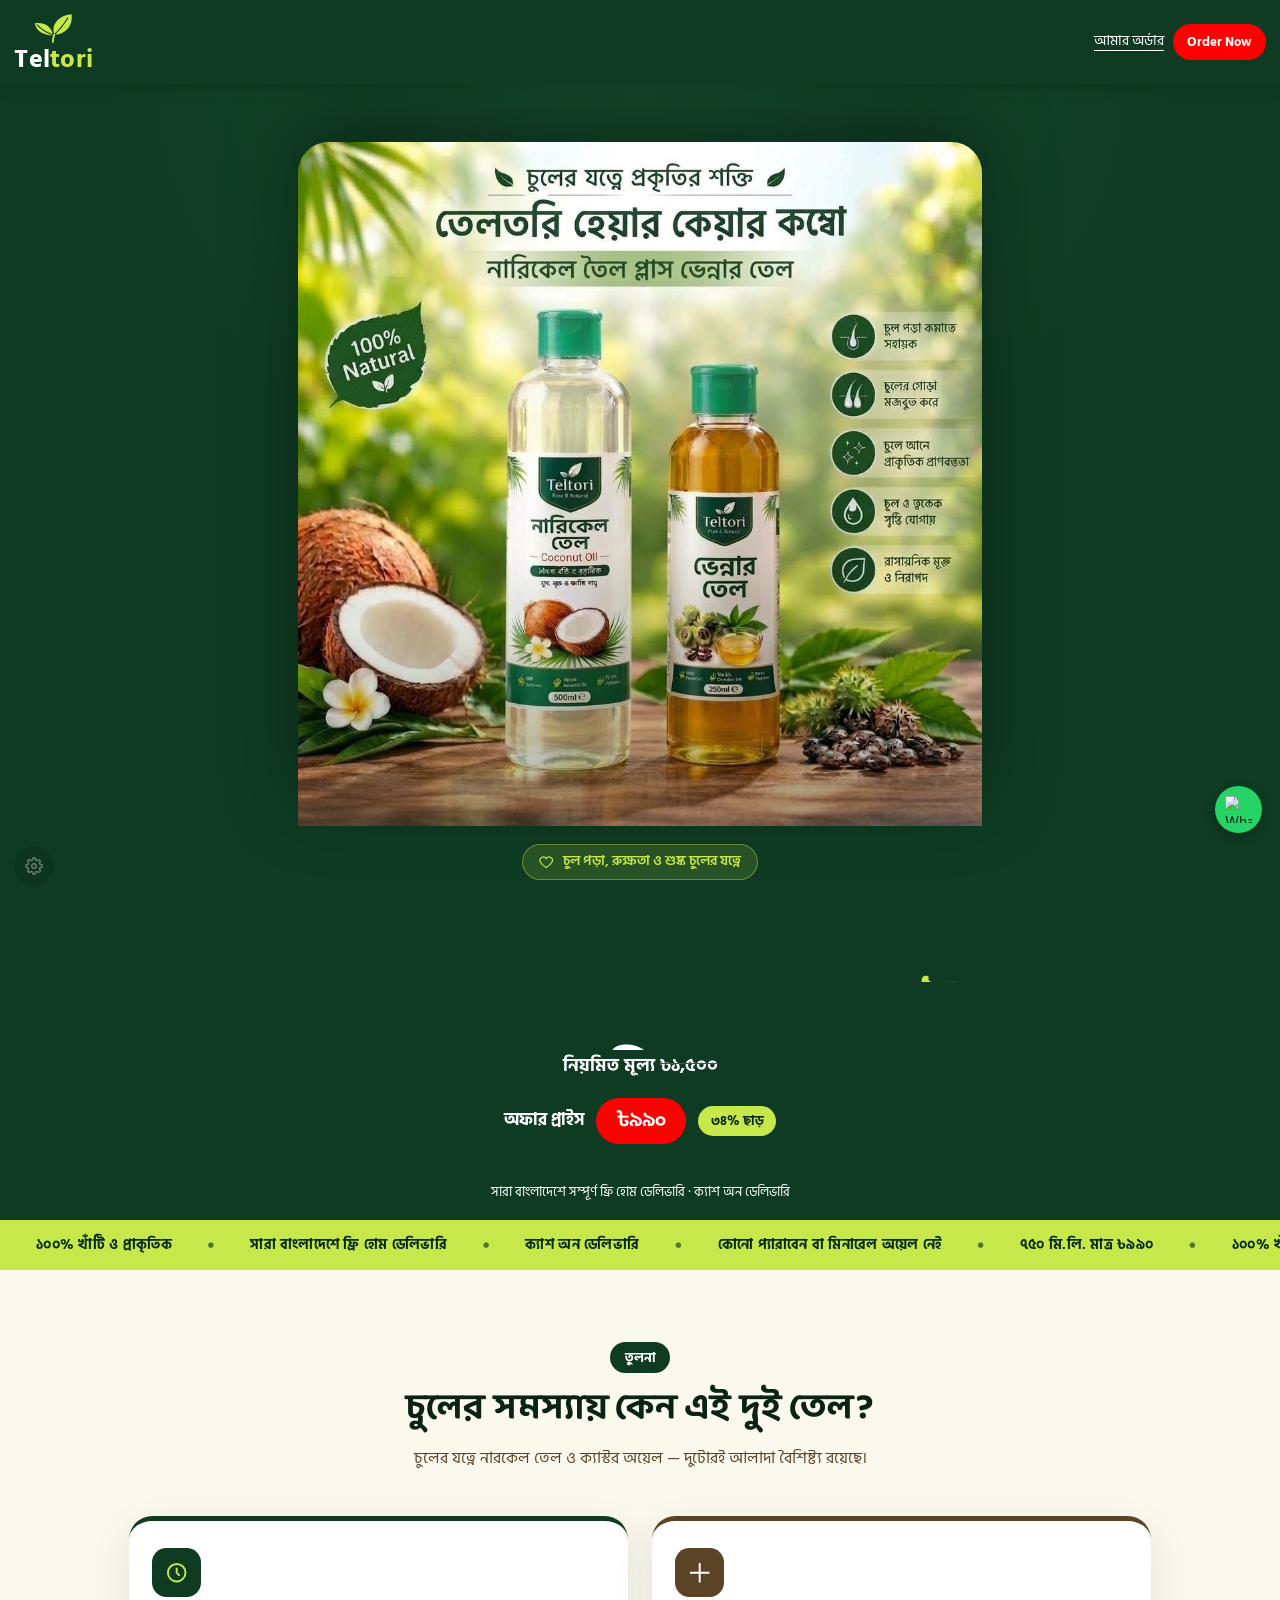
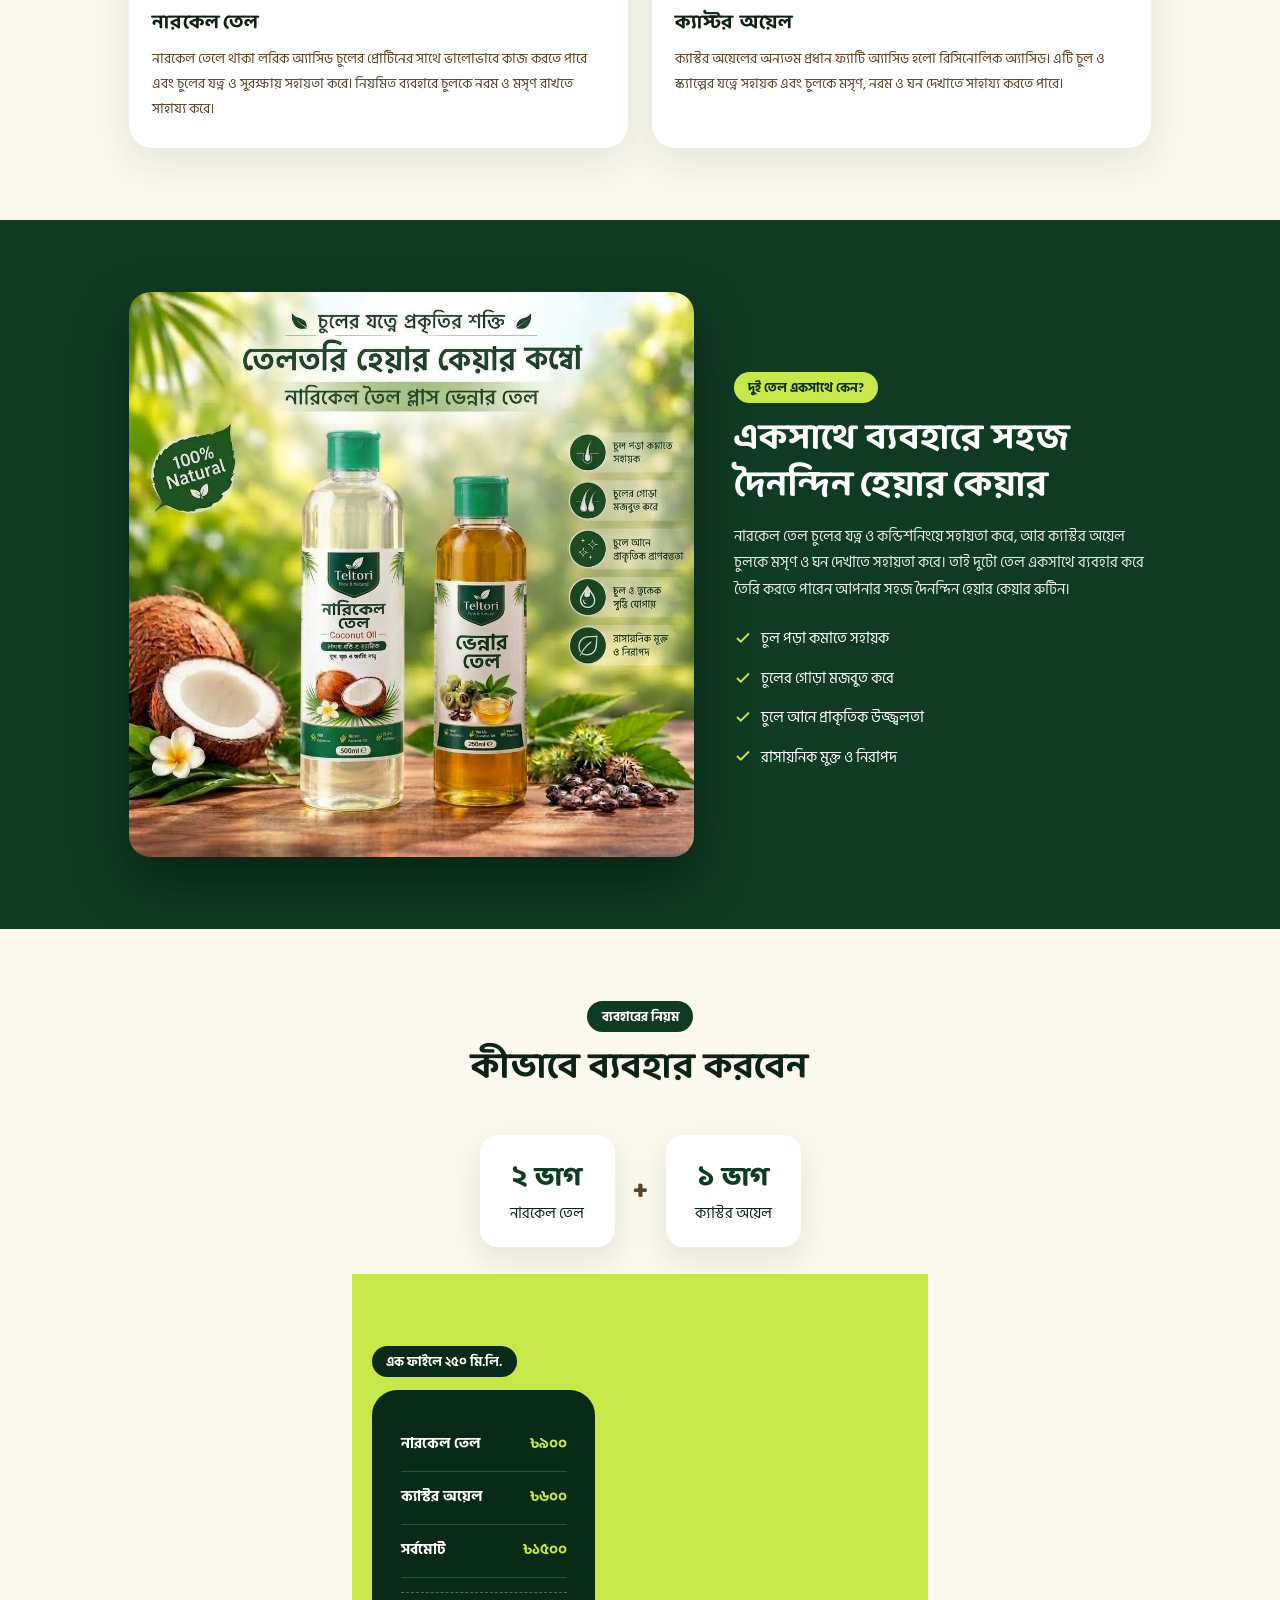
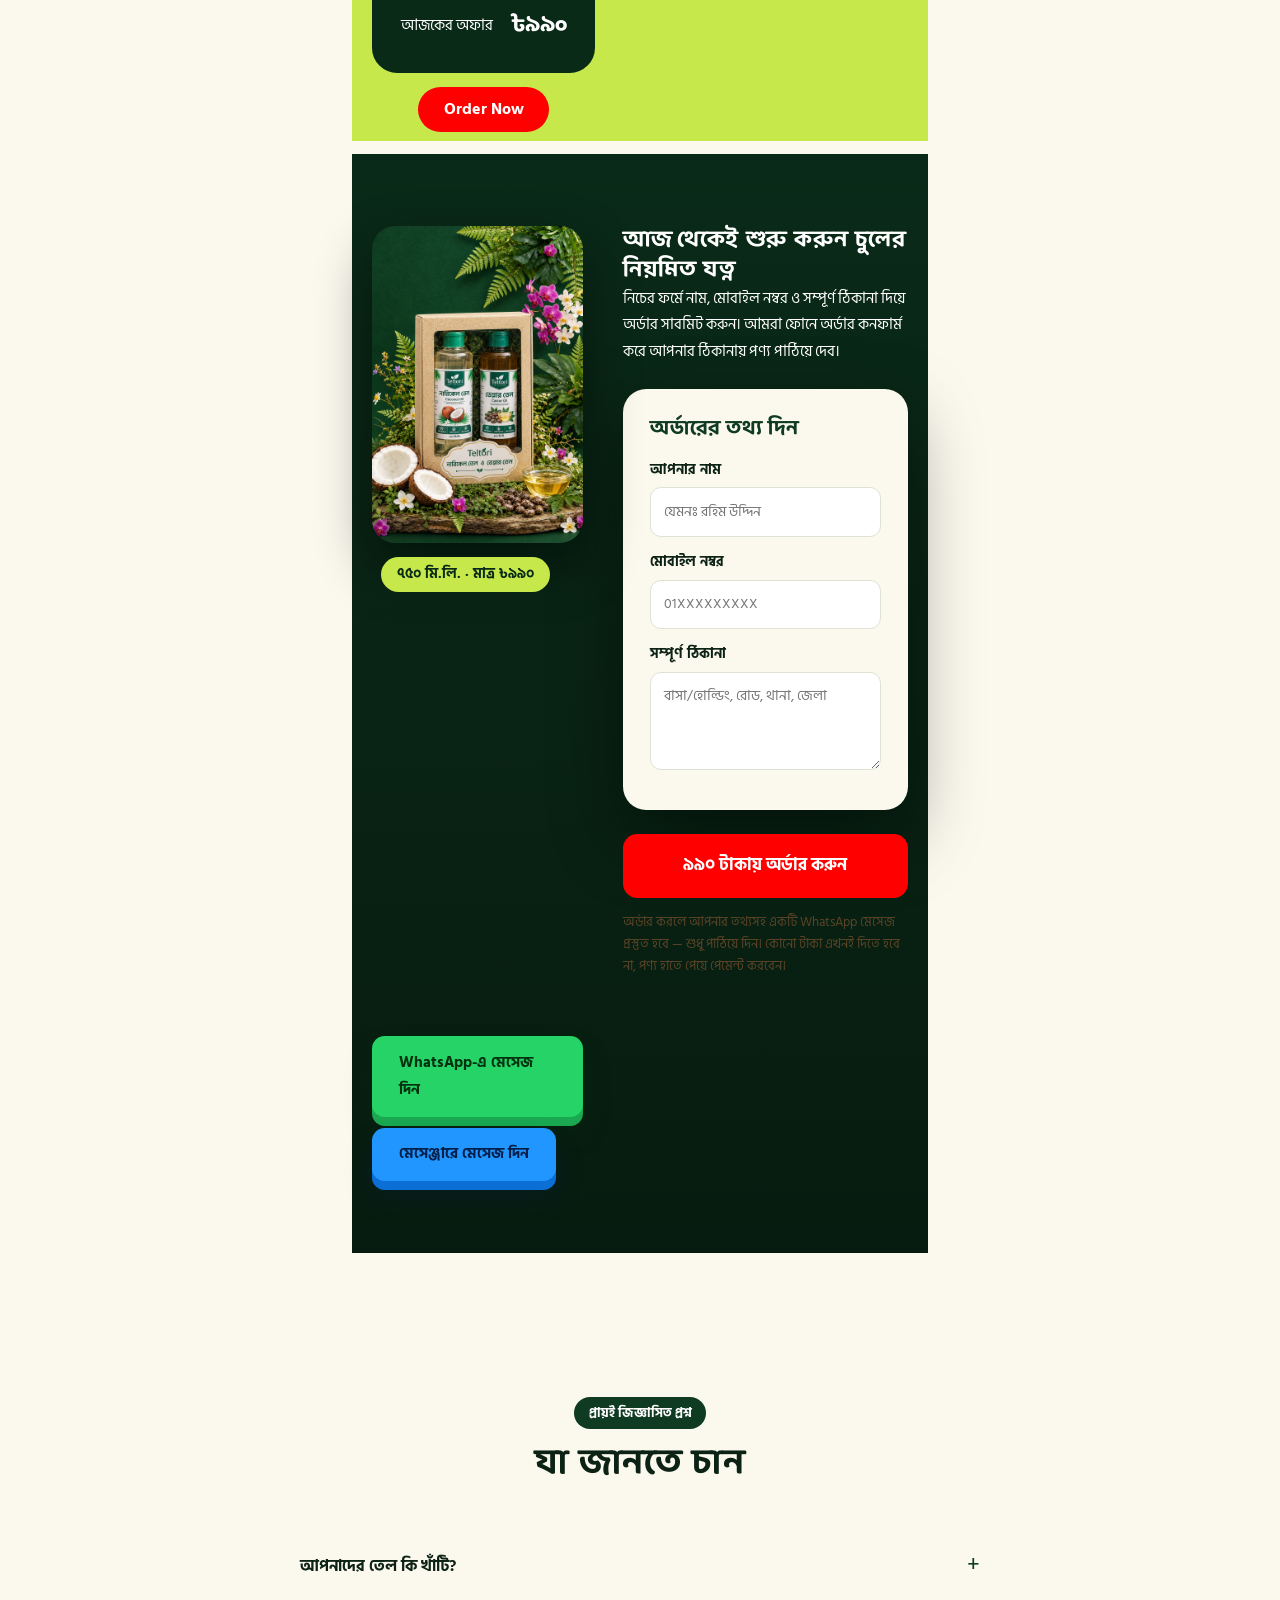
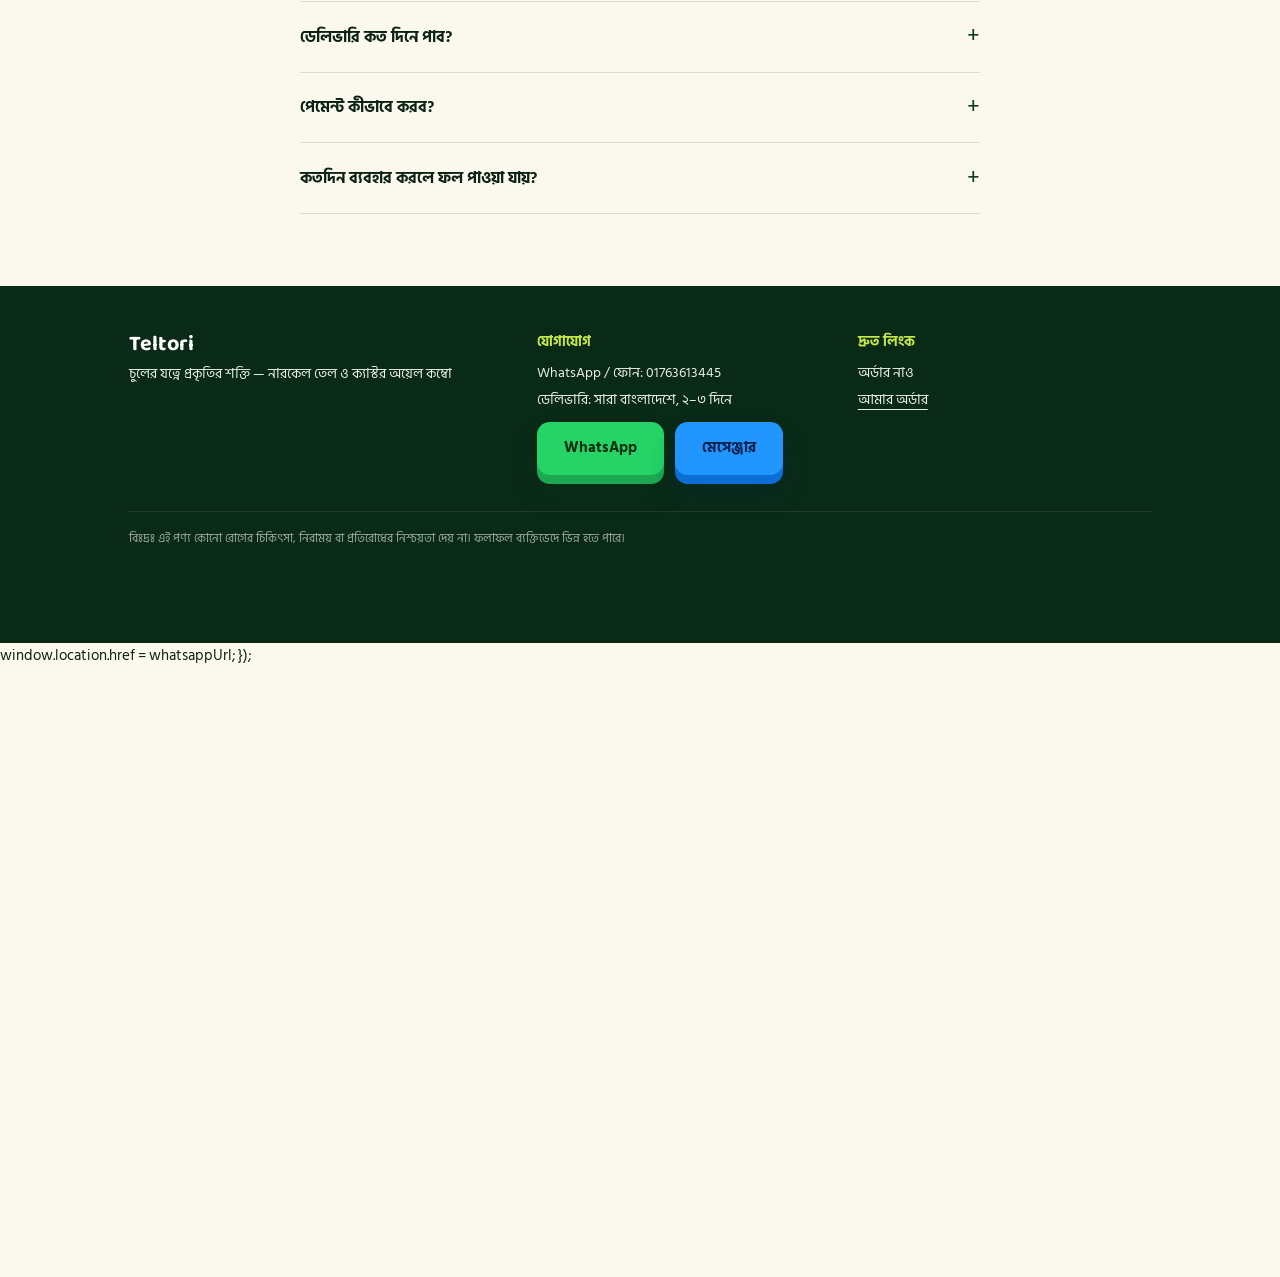
==== index.html @ 7ace220c "Update index.html" ====
<!doctype html>
<html lang="bn">
<head>
<meta charset="utf-8">
<meta name="viewport" content="width=device-width,initial-scale=1">
<title>Teltori Hair Care Combo — নারকেল তেল + ক্যাস্টর অয়েল, মাত্র ৯ ৯০ টাকা</title>
<meta name="description" content="চুল পড়া, রুক্ষতা ও শুষ্ক চুলের যত্নে খাঁটি নারকেল তেল ও ক্যাস্টর অয়েলের কম্বো। ৭৫০ মি.লি., নিয়মিত মূল্য ১,৫০০ টাকা, অফারে মাত্র ৯৯০ টাকা। সারা বাংলাদেশে ফ্রি হোম ডেলিভারি।">
<meta property="og:title" content="Teltori Hair Care Combo — নারকেল তেল + ক্যাস্টর অয়েল">
<meta property="og:description" content="৭৫০ মি.লি. কম্বো মাত্র ৯৯০ টাকা। ফ্রি হোম ডেলিভারি, ক্যাশ অন ডেলিভারি।">
<meta property="og:image" content="images/hero-poster.jpg">
<meta name="theme-color" content="#0F3B22">
<link rel="icon" href="favicon.svg" type="image/svg+xml">
<link rel="preconnect" href="https://fonts.googleapis.com"><link rel="preconnect" href="https://fonts.gstatic.com" crossorigin>
<link href="https://fonts.googleapis.com/css2?family=Hind+Siliguri:wght@400;600;700&family=Baloo+Da+2:wght@600;700;800&display=swap" rel="stylesheet">
<link rel="stylesheet" href="css/style.css">

<!-- Floating WhatsApp & Messenger Buttons Style -->
<style>
    body {
    zoom: 90%;
    }
        header.top {
    display: flex;
    justify-content: space-between;
    align-items: center;
    padding-left: 16px;
    padding-right: 16px;
  }
  .header-order-btn {
    background-color: #C6E84A;
    color: #0F3822;
    padding: 8px 16px;
    border-radius: 20px;
    text-decoration: none;
    font-weight: bold;
    font-size: 14px;
  }
  .floating-chat-container {
    position: fixed;
    bottom: 75px; /* বটম বারের উপরে রাখার জন্য */
    right: 20px;
    display: flex;
    flex-direction: column;
    gap: 12px;
    z-index: 9999;
  }
  .floating-btn {
    width: 52px;
    height: 52px;
    border-radius: 50%;
    display: flex;
    align-items: center;
    justify-content: center;
    box-shadow: 0 4px 12px rgba(0, 0, 0, 0.25);
    transition: transform 0.2s ease, box-shadow 0.2s ease;
  }
  .floating-btn:hover {
    transform: scale(1.1);
    box-shadow: 0 6px 16px rgba(0, 0, 0, 0.35);
  }
  .floating-btn img {
    width: 30px;
    height: 30px;
  }
  .floating-btn.wa {
    background-color: #25D366;
  }
  .floating-btn.ms {
    background-color: #0084FF;
  }
  .floating-btn.ms {
    background-color: #0084FF;
  }
  #sub.btn.big {
    background-color: #ff0000 !important;
    background-image: none !important;
    box-shadow: none !important;
    border: none !important;
    margin-bottom: 0px !important;
  }
</style>

<script>document.documentElement.classList.add('js')</script>
</head>
<body>

<div id="intro" aria-hidden="true">
  <svg class="mark" viewBox="0 0 64 64"><path d="M32 6c11 9 18 18 18 29a18 18 0 0 1-36 0c0-11 7-20 18-29z" fill="#C6E84A"/></svg>
</div>

<header class="top">
      <a class="logo" href="#" aria-label="Teltori">
      <svg viewBox="0 0 180 75" width="180" height="75" role="img" aria-label="Teltori">
        <!-- উপরে দুইটি পাতা (লাইম গ্রিন কালার) -->
        <g fill="#C6E84A">
          <!-- বামের পাতা -->
          <path d="M 88 27 C 72 24 72 10 85 8 C 92 16 90 24 88 27 Z" />
          <!-- ডানের পাতা -->
          <path d="M 92 27 C 90 12 105 5 118 12 C 114 23 100 28 92 27 Z" />
        </g>
        <!-- নিচে Teltori লেখা (Tel সাদা এবং tori লাইম গ্রিন) -->
        <text x="90" y="62" text-anchor="middle" font-family="'Baloo Da 2', sans-serif" font-weight="700" font-size="34" fill="#FFFFFF">Tel<tspan fill="#C6E84A">tori</tspan></text>
      </svg>
    </a>
    <nav>
      <button class="lnk openMine" type="button">আমার অর্ডার</button>
      <a href="#order" class="header-order-btn" style="background-color: #ff0000 !important; color: #ffffff !important;">Order Now</a>
    </nav>
  </div>
</header>

<header class="hero">
  <div class="seeds" aria-hidden="true"></div>
  
  <div class="stage" style="order: -1; margin-bottom: 20px; width: 100%;">
    <img src="images/hero-poster.jpg" alt="Teltori নারকেল তেল ও ক্যাস্টর অয়েল — চুলের যত্নে প্রকৃতির শক্তি" style="width: 100%; height: auto; display: block; object-fit: contain;">
  </div>
  
  <div class="wrap">
    <span class="eyebrow" data-edit="hero.eyebrow">
      <svg viewBox="0 0 24 24" fill="none" stroke="currentColor" stroke-width="2"><path d="M12 21s-7-4.5-9.5-9A5.5 5.5 0 0 1 12 6a5.5 5.5 0 0 1 9.5 6c-2.5 4.5-9.5 9-9.5 9z"/></svg>
      চুল পড়া, রুক্ষতা ও শুষ্ক চুলের যত্নে
    </span>
    <h1 data-edit="hero.title"><span class="split">চুলের</span> <span class="split">যত্নে</span> <span class="split">নারকেল</span> <span class="split">তেল</span> <span class="split">+</span> <span class="split"><em>ক্যাস্টর</em></span> <span class="split"><em>অয়েলের</em></span> <span class="split">বিশেষ</span> <span class="split">কম্বো</span></h1>
    <div style="text-align: center; margin-bottom: 8px; font-size: 1.25rem; font-weight: bold; color: #ffffff;">
  <span>নিয়মিত মূল্য </span><span style="text-decoration: line-through #ff0000 !important; text-decoration-color: #ff0000 !important;">৳১,৫০০</span>
</div>
<div class="price-row" style="margin-top: 18px !important; align-items: center;">
  <span style="font-size: 1.15rem !important; font-weight: bold !important;">অফার প্রাইস</span>
  <a href="#order" style="text-decoration: none;">
    <span class="now" style="background-color: #ff0000 !important; color: #ffffff !important; padding: 8px 22px !important; border-radius: 50px !important; font-weight: bold !important; display: inline-block !important; font-size: 1.35rem !important;"><span data-price style="color: #ffffff !important;">৳৯৯০</span></span>
  </a>
  <span class="save">৩৪% ছাড়</span>
</div>
</div>
    </div>
    <div class="cta">
      <p class="fine" style="text-align: center !important; width: 100% !important; margin: 15px auto 0 auto !important; display: block !important;">সারা বাংলাদেশে সম্পূর্ণ ফ্রি হোম ডেলিভারি · ক্যাশ অন ডেলিভারি</p>
</header>

<div class="mq" aria-hidden="true"><div>
  <span><b>১০০% খাঁটি ও প্রাকৃতিক</b><b>সারা বাংলাদেশে ফ্রি হোম ডেলিভারি</b><b>ক্যাশ অন ডেলিভারি</b><b>কোনো প্যারাবেন বা মিনারেল অয়েল নেই</b><b>৭৫০ মি.লি. মাত্র ৳৯৯০</b></span>
  <span><b>১০০% খাঁটি ও প্রাকৃতিক</b><b>সারা বাংলাদেশে ফ্রি হোম ডেলিভারি</b><b>ক্যাশ অন ডেলিভারি</b><b>কোনো প্যারাবেন বা মিনারেল অয়েল নেই</b><b>৭৫০ মি.লি. মাত্র ৳৯৯০</b></span>
</div></div>

<main>
<section id="compare"><div class="wrap">
  <div class="center">
    <span class="pill">তুলনা</span>
    <h2 data-edit="compare.title">চুলের সমস্যায় কেন এই দুই তেল?</h2>
    <p data-edit="compare.lead">চুলের যত্নে নারকেল তেল ও ক্যাস্টর অয়েল — দুটোরই আলাদা বৈশিষ্ট্য রয়েছে।</p>
  </div>
  <div class="duo">
    <div class="oilcard">
      <div class="ico"><svg width="26" height="26" viewBox="0 0 24 24" fill="none" stroke="currentColor" stroke-width="2"><circle cx="12" cy="12" r="9"/><path d="M12 7v5l3 3"/></svg></div>
      <h3 data-edit="compare.coco.title">নারকেল তেল</h3>
      <p data-edit="compare.coco.body">নারকেল তেলে থাকা লরিক অ্যাসিড চুলের প্রোটিনের সাথে ভালোভাবে কাজ করতে পারে এবং চুলের যত্ন ও সুরক্ষায় সহায়তা করে। নিয়মিত ব্যবহারে চুলকে নরম ও মসৃণ রাখতে সাহায্য করে।</p>
    </div>
    <div class="oilcard alt">
      <div class="ico"><svg width="26" height="26" viewBox="0 0 24 24" fill="none" stroke="currentColor" stroke-width="2"><path d="M12 2v20M2 12h20"/></svg></div>
      <h3 data-edit="compare.castor.title">ক্যাস্টর অয়েল</h3>
      <p data-edit="compare.castor.body">ক্যাস্টর অয়েলের অন্যতম প্রধান ফ্যাটি অ্যাসিড হলো রিসিনোলিক অ্যাসিড। এটি চুল ও স্ক্যাল্পের যত্নে সহায়ক এবং চুলকে মসৃণ, নরম ও ঘন দেখাতে সাহায্য করতে পারে।</p>
    </div>
  </div>
</div></section>

<section class="gallery"><div class="wrap">
  <img src="images/hero-poster.jpg" alt="Teltori নারকেল তেল ও ক্যাস্টর অয়েল" loading="lazy">
  <div>
    <span class="pill" style="background:var(--lime);color:var(--forest2)">দুই তেল একসাথে কেন?</span>
    <h2 data-edit="why.title">একসাথে ব্যবহারে সহজ দৈনন্দিন হেয়ার কেয়ার</h2>
    <p data-edit="why.body">নারকেল তেল চুলের যত্ন ও কন্ডিশনিংয়ে সহায়তা করে, আর ক্যাস্টর অয়েল চুলকে মসৃণ ও ঘন দেখাতে সহায়তা করে। তাই দুটো তেল একসাথে ব্যবহার করে তৈরি করতে পারেন আপনার সহজ দৈনন্দিন হেয়ার কেয়ার রুটিন।</p>
    <ul class="checks">
      <li><svg width="20" height="20" viewBox="0 0 24 24" fill="none" stroke="currentColor" stroke-width="2.5"><path d="M20 6 9 17l-5-5"/></svg><span>চুল পড়া কমাতে সহায়ক</span></li>
      <li><svg width="20" height="20" viewBox="0 0 24 24" fill="none" stroke="currentColor" stroke-width="2.5"><path d="M20 6 9 17l-5-5"/></svg><span>চুলের গোড়া মজবুত করে</span></li>
      <li><svg width="20" height="20" viewBox="0 0 24 24" fill="none" stroke="currentColor" stroke-width="2.5"><path d="M20 6 9 17l-5-5"/></svg><span>চুলে আনে প্রাকৃতিক উজ্জ্বলতা</span></li>
      <li><svg width="20" height="20" viewBox="0 0 24 24" fill="none" stroke="currentColor" stroke-width="2.5"><path d="M20 6 9 17l-5-5"/></svg><span>রাসায়নিক মুক্ত ও নিরাপদ</span></li>
    </ul>
  </div>
</div></section>

<section class="howto"><div class="wrap">
  <div class="center">
    <span class="pill">ব্যবহারের নিয়ম</span>
    <h2 data-edit="howto.title">কীভাবে ব্যবহার করবেন</h2>
  </div>
  <div class="ratio">
    <div class="part"><b>২ ভাগ</b>নারকেল তেল</div>
    <span class="plus">+</span>
    <div class="part"><b>১ ভাগ</b>ক্যাস্টর অয়েল</div>
  </div>
  <ol class="steps">
    <section class="whatsin" style="padding-bottom: 10px !important;"><div class="wrap">
  <div>
    <span class="pill" style="background:var(--forest2)">এক ফাইলে ২৫০ মি.লি.</span>
    <div class="card">
      <div class="item"><b>নারকেল তেল</b><span>৳৯০০</span></div>
      <div class="item"><b>ক্যাস্টর অয়েল</b><span>৳৬০০</span></div>
      <div class="item"><b>সর্বমোট</b><span>৳১৫০০</span></div>
      <div class="total"><span>আজকের অফার</span><b><span data-price>৳৯৯০</span></b></div>
    </div>
    <div style="text-align: center; margin-top: 15px;">
      <a href="#order" style="background-color: #ff0000 !important; color: #ffffff !important; padding: 10px 28px; border-radius: 50px; font-weight: bold; text-decoration: none; display: inline-block; font-size: 1.1rem;">Order Now</a>
    </div>
  </div>
</div>
</section>

<section class="order" id="order"><div class="wrap">
  <div class="order-visual">
    <img src="images/combo-box.jpg" alt="Teltori হেয়ার কেয়ার কম্বো বক্স — নারকেল তেল ও ক্যাস্টর অয়েল" loading="lazy">
    <span class="tag">৭৫০ মি.লি. · মাত্র ৳৯৯০</span>
  </div>
  <div>
    <h2 data-edit="order.title">আজ থেকেই শুরু করুন চুলের নিয়মিত যত্ন</h2>
    <p data-edit="order.lead">নিচের ফর্মে নাম, মোবাইল নম্বর ও সম্পূর্ণ ঠিকানা দিয়ে অর্ডার সাবমিট করুন। আমরা ফোনে অর্ডার কনফার্ম করে আপনার ঠিকানায় পণ্য পাঠিয়ে দেব।</p>
    <div class="panel" style="margin-top:26px">
      <h3>অর্ডারের তথ্য দিন</h3>
      <form id="of" novalidate>
        <label>আপনার নাম<input id="fn" autocomplete="name" placeholder="যেমনঃ রহিম উদ্দিন" maxlength="80"></label>
        <label>মোবাইল নম্বর<input id="fp" type="tel" inputmode="tel" autocomplete="tel" placeholder="01XXXXXXXXX" maxlength="18"></label>
        <label>সম্পূর্ণ ঠিকানা<textarea id="fa" rows="3" placeholder="বাসা/হোল্ডিং, রোড, থানা, জেলা" maxlength="300"></textarea></label>
        <label style="display: none !important;">পরিমাণ <select id="fq"><option value="1">১ সেট — ৯৯০</option></select></label>
        <label style="display: none !important;">অতিরিক্ত কিছু বলতে চাইলে (ঐচ্ছিক) <input id="fnote" placeholder="যেমনঃ সুবিধাজনক ডেলিভারি সময়"></label
          <div class="tot" style="display: none !important; height: 0 !important; overflow: hidden !important;"><dl style="display: none !important;"><dt style="display: none !important;">কম্বো মূল্য</dt><dd id="uinit" style="display: none !important;">৳৯৯০ × ১</dd></dl></div>
          <div class="tot" style="display: none !important;"><dl><dt>সর্বমোট</dt><dd id="stot">৳৯৯০</dd></dl></div>
        <p id="err" role="alert"></p>
        <button class="btn big" id="sub" type="submit" style="background-color: #ff0000 !important; color: #ffffff !important;">৯৯০ টাকায় অর্ডার করুন</button>
        <p class="hint">অর্ডার করলে আপনার তথ্যসহ একটি WhatsApp মেসেজ প্রস্তুত হবে — শুধু পাঠিয়ে দিন। কোনো টাকা এখনই দিতে হবে না, পণ্য হাতে পেয়ে পেমেন্ট করবেন।</p>
      </form>
      <div id="done" hidden>
        <h3>✓ আপনার অর্ডার কনফার্ম হয়েছে</h3>
        <span class="no" id="dNo"></span>
        <dl class="sum" id="dSum"></dl>
        <p>কিছুক্ষণের মধ্যে WhatsApp খুলবে — "Send" চাপলেই অর্ডার আমাদের কাছে পৌঁছে যাবে।</p>
        <div class="two"><a class="btn wa" id="dWa" href="#">WhatsApp-এ পাঠান</a><a class="btn ms" data-ms>মেসেঞ্জারে পাঠান</a></div>
        <p class="own">এই অর্ডারটি শুধু আপনি দেখতে পাচ্ছেন — অন্য কেউ দেখতে পারবে না।</p>
        <button class="lnk openMine" type="button" style="color:var(--forest)">আমার সব অর্ডার দেখুন</button>
      </div>
    </div>
    <div class="contact">
      <a class="btn wa" data-wa target="_blank" rel="noopener">WhatsApp-এ মেসেজ দিন</a>
      <a class="btn ms" data-ms>মেসেঞ্জারে মেসেজ দিন</a>
    </div>
  </div>
</div></section>

<section class="sec"><div class="wrap">
  <div class="center">
    <span class="pill">প্রায়ই জিজ্ঞাসিত প্রশ্ন</span>
    <h2 data-edit="faq.title">যা জানতে চান</h2>
  </div>
  <details><summary>আপনাদের তেল কি খাঁটি?</summary><p>হ্যাঁ। Teltori-র নারকেল তেল ও ক্যাস্টর অয়েল প্রাকৃতিক উপাদানে তৈরি — কোনো প্যারাবেন, মিনারেল অয়েল বা সিলিকন নেই।</p></details>
  <details><summary>ডেলিভারি কত দিনে পাব?</summary><p>সারা বাংলাদেশে সাধারণত ২–৩ দিনের মধ্যে ফ্রি হোম ডেলিভারি দেওয়া হয়।</p></details>
  <details><summary>পেমেন্ট কীভাবে করব?</summary><p>ক্যাশ অন ডেলিভারি — পণ্য হাতে পেয়ে টাকা দিন। অর্ডারের সময় কোনো টাকা দিতে হয় না।</p></details>
  <details><summary>কতদিন ব্যবহার করলে ফল পাওয়া যায়?</summary><p>নিয়মিত সপ্তাহে ২–৩ দিন ব্যবহারে ফল নির্ভর করে চুলের অবস্থা ও ব্যবহারের ধারাবাহিকতার ওপর। ফলাফল ব্যক্তিভেদে ভিন্ন হতে পারে।</p></details>
</div></section>
</main>

<footer><div class="wrap">
  <div><h3>Teltori</h3><p data-edit="footer.tag">চুলের যত্নে প্রকৃতির শক্তি — নারকেল তেল ও ক্যাস্টর অয়েল কম্বো</p></div>
  <div><h4>যোগাযোগ</h4><p>WhatsApp / ফোন: <a href="tel:01763613445">01763613445</a></p><p>ডেলিভারি: সারা বাংলাদেশে, ২–৩ দিনে</p>
    <div class="contact"><a class="btn wa" data-wa target="_blank" rel="noopener">WhatsApp</a><a class="btn ms" data-ms>মেসেঞ্জার</a></div></div>
  <div><h4>দ্রুত লিংক</h4><p><a href="#order">অর্ডার নাও</a></p><p><button class="lnk openMine" type="button" style="color:inherit">আমার অর্ডার</button></p></div>
  <p class="disc">বিঃদ্রঃ এই পণ্য কোনো রোগের চিকিৎসা, নিরাময় বা প্রতিরোধের নিশ্চয়তা দেয় না। ফলাফল ব্যক্তিভেদে ভিন্ন হতে পারে।</p>
</div></footer>

<div class="bar"><a class="btn big" href="#order">৯৯০ টাকায় অর্ডার করুন</a></div>
<button class="gear" id="gearBtn" type="button" title="অ্যাডমিন" aria-label="অ্যাডমিন">
  <svg width="20" height="20" viewBox="0 0 24 24" fill="none" stroke="currentColor" stroke-width="2"><circle cx="12" cy="12" r="3"/><path d="M19.4 15a1.7 1.7 0 0 0 .34 1.87l.06.06a2 2 0 1 1-2.83 2.83l-.06-.06a1.7 1.7 0 0 0-1.87-.34 1.7 1.7 0 0 0-1 1.55V21a2 2 0 0 1-4 0v-.09A1.7 1.7 0 0 0 9 19.4a1.7 1.7 0 0 0-1.87.34l-.06.06a2 2 0 1 1-2.83-2.83l.06-.06a1.7 1.7 0 0 0 .34-1.87 1.7 1.7 0 0 0-1.55-1H3a2 2 0 0 1 0-4h.09A1.7 1.7 0 0 0 4.6 9a1.7 1.7 0 0 0-.34-1.87l-.06-.06a2 2 0 1 1 2.83-2.83l.06.06a1.7 1.7 0 0 0 1.87.34H9a1.7 1.7 0 0 0 1-1.55V3a2 2 0 0 1 4 0v.09a1.7 1.7 0 0 0 1 1.55 1.7 1.7 0 0 0 1.87-.34l.06-.06a2 2 0 1 1 2.83 2.83l-.06.06a1.7 1.7 0 0 0-.34 1.87V9a1.7 1.7 0 0 0 1.55 1H21a2 2 0 0 1 0 4h-.09a1.7 1.7 0 0 0-1.55 1z"/></svg>
</button>

<dialog id="mine">
  <h3>আমার অর্ডার</h3>
  <small>শুধু এই ডিভাইস থেকে আপনার করা অর্ডারগুলো এখানে দেখা যায়। অন্য কারও অর্ডার দেখা যায় না।</small>
  <div id="mList"></div>
  <button class="btn" id="mClose" type="button">বন্ধ করুন</button>
</dialog>

<dialog id="editLogin">
  <h3>অ্যাডমিন এডিট মোড</h3>
  <small>এই ওয়েবসাইটের লেখা ও ছবি বদলাতে পাসওয়ার্ড দিন।</small>
  <label>পাসওয়ার্ড<input id="epPass" type="password" autocomplete="current-password"></label>
  <p id="epErr" style="color:#b3261e;min-height:1.3em;font-size:14.5px"></p>
  <div style="display:flex;gap:10px"><button class="btn" id="epGo" type="button">লগইন</button><button class="btn line ghost-dark" id="epClose" type="button">বাতিল</button></div>
</dialog>

<!-- Floating WhatsApp & Messenger Chat Buttons -->
<div class="floating-chat-container">
  <!-- Messenger Button -->
  <a href="https://m.me/YOUR_PAGE_USERNAME" class="floating-btn ms" target="_blank" aria-label="Messenger Chat">
    <img src="https://upload.wikimedia.org/wikipedia/commons/be/be/Facebook_Messenger_logo_2020.svg" alt="Messenger">
  </a>
  <!-- WhatsApp Button (Pre-filled message added) -->
  <a href="https://wa.me/8801763613445?text=আমি%20অর্ডার%20করতে%20চাই" class="floating-btn wa" target="_blank" aria-label="WhatsApp">
    <img src="https://upload.wikimedia.org/wikipedia/commons/6/6b/WhatsApp.svg" alt="WhatsApp">
  </a>
</div>

<script src="js/config.js"></script>
<script>
if (window.TELTORI.gtmId) {
  (function(w,d,s,l,i){w[l]=w[l]||[];w[l].push({'gtm.start':new Date().getTime(),event:'gtm.js'});
  var f=d.getElementsByTagName(s)[0],j=d.createElement(s),dl=l!='dataLayer'?'&l='+l:'';
  j.async=true;j.src='https://www.googletagmanager.com/gtm.js?id='+i+dl;f.parentNode.insertBefore(j,f);
  })(window,document,'script','dataLayer',window.TELTORI.gtmId);
}
</script>
<script src="js/store.js"></script>
<script src="js/edit.js"></script>
<script src="js/main.js"></script>

<!-- কাস্টম অর্ডার ও হোয়াটসঅ্যাপ রিডাইরেক্ট স্ক্রিপ্ট -->
<script>
document.getElementById('sub').addEventListener('click', function(e) {
    e.preventDefault();
    
    const name = document.getElementById('fn').value.trim();
    const phone = document.getElementById('fp').value.trim();
    const address = document.getElementById('fa').value.trim();
    
    if(!name || !phone || !address) {
        alert('অনুগ্রহ করে আপনার নাম, মোবাইল নম্বর এবং সম্পূর্ণ ঠিকানা লিখুন।');
        return;
    }

    // ইউনিক অর্ডার আইডি তৈরি (যেমন: TT-XXXXX)
    const randomId = 'TT-' + Math.random().toString(36).substring(2, 7).toUpperCase();
    
    // হোয়াটসঅ্যাপে পাঠানোর বার্তা ফরম্যাট
    const message = `🛒 *নতুন অর্ডার — Teltori Hair Care Combo*\nঅর্ডার নং: ${randomId}\nনাম: ${name}\nফোন: ${phone}\nঠিকানা: ${address}\nপণ্য: নারকেল তেল ৫০০ মি.লি. + ক্যাস্টর অয়েল ২৫০ মি.লি. × ১ সেট\nমূল্য: ৳৯৯০\nডেলিভারি চার্জ: ফ্রি\nসর্বমোট: ৳৯৯০ (ক্যাশ অন ডেলিভারি)`;

    // ক্লায়েন্টের হোয়াটসঅ্যাপ নম্বর (8801763613445)
    const whatsappUrl = `https://wa.me/8801763613445?text=${encodeURIComponent(message)}`;

    // লোকাল স্টোরেজে অর্ডার সেভ করা (যাতে 'আমার অর্ডার' থেকে দেখা ও ক্যানসেল করা যায়)
    let orders = JSON.parse(localStorage.getItem('teltori_orders') || '[]');
    const newOrder = { id: randomId, name, phone, address, date: new Date().toLocaleString() };
    orders.push(newOrder);
    localStorage.setItem('teltori_orders', JSON.stringify(orders));

    // সরাসরি হোয়াটসঅ্যাপে নিয়ে যাওয়া (স্বয়ংক্রিয়ভাবে মেসেজ চলে যাবে)
    window.location.href = whatsappUrl;
});
</script>
    window.location.href = whatsappUrl;
});
</script>

<!-- Teltori নতুন লোগো পরিবর্তন করার স্কিপ্ট -->
<script>
/* Teltori নতুন লোগো: হেডারের পুরোনো লোগোর জায়গায় বসায় */
(function () {
  function run() {
    var box = document.querySelector('.top .logo') || document.querySelector('.logo');
    if (!box) return;
    box.innerHTML =
      '<span class="tt-logo" aria-label="Teltori">' +
        '<svg class="tt-leaves" viewBox="0 0 60 42" aria-hidden="true">' +
          '<path class="tt-stem" d="M29 40C29 36 30 33 31 30"/>' +
          '<path class="tt-leaf" d="M29 31C19 31 7 27 5 15C17 13 28 19 29 31Z"/>' +
          '<path class="tt-leaf" d="M31 30C26 16 38 4 54 3C56 18 46 30 31 30Z"/>' +
          '<path class="tt-vein" d="M28 30Q17 26 8 17M32 29Q40 22 49 8"/>' +
        '</svg>' +
        '<span class="tt-name">Tel<b>tori</b></span>' +
      '</span>';
  }
  if (document.readyState === 'loading') document.addEventListener('DOMContentLoaded', run); else run();
})();
</script>
</body>
</html>
---- css/style.css ----
:root{
  --forest:#0F3B22;--forest2:#0A2A18;--deep:#071C10;
  --lime:#C6E84A;--lime2:#A9D62E;
  --cream:#FBF8EE;--card:#FFFFFF;--ink:#0C2214;--brown:#5B4326;
  --line:rgba(15,59,34,.14);
}
*{box-sizing:border-box;margin:0;padding:0}
[hidden]{display:none!important}
html{scroll-behavior:smooth}
body{font:17px/1.75 'Hind Siliguri',system-ui,sans-serif;color:var(--ink);background:var(--cream);overflow-x:hidden}
h1,h2,h3{font-family:'Baloo Da 2','Hind Siliguri',sans-serif;font-weight:700;line-height:1.3;letter-spacing:.2px}
a{color:inherit}button,input,select,textarea{font:inherit}
img{display:block;max-width:100%;height:auto}
:focus-visible{outline:3px solid var(--lime);outline-offset:2px}
.wrap{max-width:1180px;margin:auto;padding:0 22px}

/* ---------- বোতাম ---------- */
.btn{display:inline-flex;align-items:center;gap:8px;border:0;cursor:pointer;background:var(--lime);color:var(--forest2);font-weight:700;font-size:17px;padding:15px 30px;border-radius:14px;text-decoration:none;box-shadow:0 10px 0 var(--lime2),0 18px 30px rgba(10,42,24,.25);transition:transform .15s,box-shadow .15s}
.btn:active{transform:translateY(6px);box-shadow:0 4px 0 var(--lime2),0 8px 16px rgba(10,42,24,.2)}
.btn:disabled{opacity:.7;cursor:wait}
.btn.big{padding:19px 38px;font-size:19.5px;border-radius:16px}
.btn.line{background:transparent;color:#fff;box-shadow:inset 0 0 0 2px rgba(255,255,255,.55)}
.btn.line:active{transform:none;box-shadow:inset 0 0 0 2px rgba(255,255,255,.55)}
.btn.wa{background:#25D366;color:#04310f;box-shadow:0 10px 0 #1aa851,0 18px 30px rgba(4,49,15,.25)}
.btn.ms{background:#2196FF;color:#04204a;box-shadow:0 10px 0 #0b6fd6,0 18px 30px rgba(4,32,74,.25)}
.btn.ghost-dark{background:var(--forest);color:#fff;box-shadow:0 10px 0 var(--forest2)}

/* ---------- শুরুর সিকোয়েন্স ---------- */
#intro{position:fixed;inset:0;z-index:99;background:var(--deep);display:grid;place-items:center;animation:introOut .6s 1.5s forwards}
#intro .mark{width:120px;opacity:0;transform:scale(.6);animation:markIn .8s .15s cubic-bezier(.2,1.4,.4,1) forwards}
@keyframes markIn{to{opacity:1;transform:scale(1)}}
@keyframes introOut{to{opacity:0;visibility:hidden}}

/* ---------- শব্দ-রিভিল ---------- */
.js .split{display:inline-block;overflow:hidden;vertical-align:top;padding:.22em .04em .28em;margin:-.22em 0 -.28em}
.js .split>span{display:inline-block;transform:translateY(115%)}
.in .split>span{transform:none;transition:transform .8s cubic-bezier(.2,.8,.2,1) calc(var(--i)*60ms)}

/* ---------- হেডার ---------- */
.top{position:sticky;top:0;z-index:30;background:var(--forest);color:#fff;padding:13px 0;box-shadow:0 2px 18px rgba(0,0,0,.18)}
.top .wrap{display:flex;justify-content:space-between;align-items:center;gap:14px}
.logo{display:flex;align-items:center;gap:9px;text-decoration:none}
.logo svg{height:30px;width:auto}

/* ===== নতুন: Teltori লোগো (দুইটি পাতা + নিচে Teltori লেখা) ===== */
.tt-logo{
  --tt-size:1.3; /* লোগোর মাপ: ১ = সাধারণ, ১.৩ = ৩০% বড়। ছোট-বড় করতে শুধু এই সংখ্যা বদলান */
  display:inline-flex;flex-direction:column;align-items:center;
  gap:calc(3px * var(--tt-size));line-height:1;text-decoration:none;
}
.tt-logo .tt-leaves{display:block;height:calc(27px * var(--tt-size));width:auto}
.tt-logo .tt-leaf{fill:#C6E84A}
.tt-logo .tt-stem{fill:none;stroke:#C6E84A;stroke-width:2.4;stroke-linecap:round}
.tt-logo .tt-vein{fill:none;stroke:#0F3B22;stroke-width:1.5;stroke-linecap:round}
.tt-logo .tt-name{font-size:calc(22px * var(--tt-size));font-weight:800;line-height:1;letter-spacing:.3px;color:#fff}
.tt-logo .tt-name b{color:#C6E84A;font-weight:800}

.top nav{display:flex;gap:10px;align-items:center}
.lnk{background:none;border:0;color:#fff;cursor:pointer;text-decoration:underline;text-underline-offset:5px;font-size:15px}
.top .btn{padding:10px 20px;font-size:15.5px;border-radius:11px;box-shadow:0 6px 0 var(--lime2)}
.top .btn:active{transform:translateY(4px);box-shadow:0 2px 0 var(--lime2)}

/* ---------- হিরো ---------- */
.hero{position:relative;overflow:hidden;color:#fff;padding:64px 0 0;background:radial-gradient(ellipse 70% 60% at 50% 0%,#154a2c,var(--forest) 60%),linear-gradient(180deg,var(--forest),var(--forest2))}
.hero .wrap{position:relative;z-index:2;text-align:center;max-width:900px}
.eyebrow{display:inline-flex;align-items:center;gap:10px;background:rgba(198,232,74,.14);border:1px solid rgba(198,232,74,.4);color:var(--lime);padding:6px 18px;border-radius:999px;font-size:15px;font-weight:600;margin-bottom:22px}
.eyebrow svg{width:16px;height:16px}
.hero h1{font-size:clamp(32px,5.6vw,58px);margin-bottom:16px}
.hero h1 em{font-style:normal;color:var(--lime)}
.hero .lead{font-size:19px;opacity:.92;max-width:34em;margin:0 auto 30px}
.price-row{display:flex;justify-content:center;align-items:baseline;gap:14px;margin-bottom:26px;flex-wrap:wrap}
.price-row .old{font-size:20px;text-decoration:line-through;opacity:.55}
.price-row .now{font:800 clamp(34px,6vw,52px) 'Baloo Da 2',sans-serif;color:var(--lime)}
.price-row .save{background:var(--lime);color:var(--forest2);padding:4px 14px;border-radius:999px;font-weight:700;font-size:14.5px}
.hero .cta{display:flex;justify-content:center;gap:14px;flex-wrap:wrap;margin-bottom:18px}
.hero .fine{font-size:14.5px;opacity:.75;margin-bottom:44px}
.hero .cta,.hero .lead,.hero .price-row,.eyebrow,.hero .fine{opacity:0;transform:translateY(18px)}
.ready .hero .cta,.ready .hero .lead,.ready .hero .price-row,.ready .eyebrow,.ready .hero .fine{opacity:1;transform:none;transition:all .9s .45s}
.ready .hero .price-row{transition-delay:.65s}.ready .hero .cta{transition-delay:.8s}.ready .hero .fine{transition-delay:.95s}

.stage{position:relative;z-index:2;max-width:760px;margin:0 auto;border-radius:34px 34px 0 0;overflow:hidden;box-shadow:0 -30px 80px rgba(0,0,0,.35)}
.stage img{width:100%;height:auto;object-fit:contain;display:block;transform:translateY(70px) scale(1.03);opacity:0}
.ready .stage img{animation:rise 1.1s .2s cubic-bezier(.2,.9,.2,1) forwards}
@keyframes rise{to{transform:none;opacity:1}}
.stage::after{content:'';position:absolute;inset:0;background:linear-gradient(180deg,transparent 60%,rgba(7,28,16,.35));pointer-events:none}
.seeds{position:absolute;inset:0;z-index:1;pointer-events:none}
.seeds i{position:absolute;top:-24px;width:9px;height:9px;border-radius:50%;background:rgba(198,232,74,.55);animation:sfall linear infinite}
@keyframes sfall{to{transform:translateY(115vh) translateX(20px);opacity:0}}

/* ---------- মার্কি ---------- */
.mq{background:var(--lime);color:var(--forest2);overflow:hidden;white-space:nowrap;font-weight:700}
.mq div{display:inline-flex;animation:mq 26s linear infinite}
.mq span{padding:13px 0}.mq b{font-weight:700;margin-left:40px;font-size:15.5px;letter-spacing:.3px}
.mq b::after{content:'●';margin-left:40px;font-size:8px;vertical-align:middle;opacity:.6}
@keyframes mq{to{transform:translateX(-50%)}}

section{padding:80px 0}
.center{text-align:center;max-width:680px;margin:0 auto 48px}
.center h2{font-size:clamp(27px,4vw,40px);margin-bottom:14px}
.center p{font-size:17.5px;color:var(--brown)}
.pill{display:inline-block;background:var(--forest);color:#fff;font-size:14px;font-weight:700;padding:5px 16px;border-radius:999px;margin-bottom:14px}

/* ---------- দুই তেলের তুলনা ---------- */
.duo{display:grid;grid-template-columns:1fr 1fr;gap:26px}
.oilcard{background:var(--card);border-radius:26px;padding:30px 26px;box-shadow:0 16px 44px rgba(15,59,34,.1);border-top:6px solid var(--forest)}
.oilcard.alt{border-top-color:var(--brown)}
.oilcard .ico{width:54px;height:54px;border-radius:16px;background:var(--forest);color:var(--lime);display:grid;place-items:center;margin-bottom:16px}
.oilcard.alt .ico{background:var(--brown);color:#fff}
.oilcard h3{font-size:22px;margin-bottom:10px}
.oilcard p{color:var(--brown);font-size:16px}

/* ---------- প্রোডাক্ট গ্যালারি স্ট্রিপ ---------- */
.gallery{background:var(--forest);color:#fff;position:relative;overflow:hidden}
.gallery .wrap{display:grid;grid-template-columns:1.15fr .85fr;gap:44px;align-items:center}
.gallery img{border-radius:24px;width:100%;height:auto;object-fit:cover;box-shadow:0 26px 60px rgba(0,0,0,.4)}
.gallery h2{font-size:clamp(26px,4.2vw,40px);margin-bottom:16px}
.gallery p{opacity:.9;margin-bottom:14px}
.checks{list-style:none;margin-top:18px}
.checks li{padding:7px 0;display:flex;gap:10px;align-items:flex-start}
.checks li svg{flex:none;margin-top:3px;color:var(--lime)}

/* ---------- ব্যবহারের নিয়ম ---------- */
.howto{background:var(--cream)}
.ratio{display:flex;justify-content:center;align-items:center;gap:20px;flex-wrap:wrap;margin:0 auto 30px;max-width:640px}
.ratio .part{background:var(--card);border-radius:20px;padding:22px 26px;text-align:center;box-shadow:0 14px 34px rgba(15,59,34,.1);min-width:150px}
.ratio .part b{display:block;font:800 30px 'Baloo Da 2',sans-serif;color:var(--forest)}
.ratio .plus{font:800 30px 'Baloo Da 2',sans-serif;color:var(--brown)}
.steps{list-style:none;counter-reset:s;max-width:640px;margin:0 auto;display:grid;gap:14px}
.steps li{counter-increment:s;display:flex;gap:16px;align-items:center;background:var(--card);padding:16px 20px;border-radius:16px;box-shadow:0 10px 26px rgba(15,59,34,.08)}
.steps li::before{content:counter(s,bengali);flex:none;width:36px;height:36px;border-radius:50%;background:var(--lime);color:var(--forest2);display:grid;place-items:center;font-weight:800}
@counter-style bengali{system:numeric;symbols:'০' '১' '২' '৩' '৪' '৫' '৬' '৭' '৮' '৯'}

/* ---------- কম্বোতে কী আছে ---------- */
.whatsin{background:var(--lime)}
.whatsin .wrap{display:grid;grid-template-columns:.9fr 1.1fr;gap:44px;align-items:center}
.whatsin .card{background:var(--forest2);color:#fff;border-radius:28px;padding:32px}
.whatsin h2{color:var(--forest2)}
.item{display:flex;justify-content:space-between;align-items:center;padding:14px 0;border-bottom:1px solid rgba(255,255,255,.16)}
.item:last-of-type{border:0}
.item b{font-size:17px}.item span{color:var(--lime);font-weight:700}
.total{display:flex;justify-content:space-between;align-items:center;margin-top:16px;padding-top:16px;border-top:2px dashed rgba(255,255,255,.3)}
.total b{font:800 24px 'Baloo Da 2',sans-serif}

/* ---------- অর্ডার সেকশন ---------- */
.order{background:linear-gradient(180deg,var(--forest2),var(--deep));color:#fff}
.order .wrap{display:grid;grid-template-columns:.85fr 1.15fr;gap:44px;align-items:start}
.order-visual{position:sticky;top:90px}
.order-visual img{border-radius:26px;width:100%;height:auto;object-fit:cover;box-shadow:0 26px 60px rgba(0,0,0,.45)}
.order-visual .tag{display:inline-block;margin-top:16px;background:var(--lime);color:var(--forest2);padding:6px 18px;border-radius:999px;font-weight:700;font-size:15px}
.panel{background:var(--cream);color:var(--ink);border-radius:26px;padding:30px;box-shadow:0 30px 80px rgba(0,0,0,.4)}
.panel h3{font-size:23px;margin-bottom:16px;color:var(--forest)}
.panel label{display:block;font-weight:700;margin-bottom:14px;font-size:15.5px}
.panel input,.panel select,.panel textarea{display:block;width:100%;margin-top:6px;padding:13px 15px;border:1.5px solid #dde3d2;border-radius:12px;background:#fff;font-weight:400;color:var(--ink)}
.panel input:focus,.panel select:focus,.panel textarea:focus{border-color:var(--forest);outline:0;box-shadow:0 0 0 4px rgba(15,59,34,.14)}
.sum{margin:6px 0 16px;border-top:2px dashed #dde3d2;padding-top:12px}
.sum div{display:flex;justify-content:space-between;gap:16px;padding:4px 0}.sum dd{font-weight:700;text-align:right}
.sum .tot{font:800 23px 'Baloo Da 2',sans-serif;color:var(--forest);border-top:1px solid #e7ecdd;margin-top:6px;padding-top:10px}
#err{color:#b3261e;min-height:1.4em;font-size:15px;margin-bottom:6px}
#sub{width:100%;font-size:19px;justify-content:center}
.hint{font-size:14px;margin-top:14px;color:var(--brown)}
#done{text-align:center}#done h3{font-size:24px;color:var(--forest)}
#done .no{display:inline-block;margin:8px 0 14px;background:var(--lime);color:var(--forest2);padding:4px 18px;border-radius:999px;font-weight:700}
#done .sum{text-align:left}
.two{display:flex;flex-wrap:wrap;gap:10px;justify-content:center;margin:14px 0}
.own{font-size:14px;color:var(--brown)}
.contact{display:flex;flex-wrap:wrap;gap:12px;margin-top:22px}

.sec .wrap{max-width:800px}
details{border-bottom:1px solid var(--line);padding:16px 0}
summary{cursor:pointer;font-weight:700;font-size:18px;list-style:none;display:flex;justify-content:space-between;align-items:center}
summary::-webkit-details-marker{display:none}
summary::after{content:'+';font-size:26px;color:var(--forest);font-weight:400}
details[open] summary::after{content:'−'}
details p{margin-top:10px;color:var(--brown)}

footer{background:var(--forest2);color:#e9f0e2;padding:50px 0 100px;font-size:15px}
footer .wrap{display:grid;grid-template-columns:1.3fr 1fr 1fr;gap:30px}
footer h3{color:#fff;font-size:24px}footer h4{color:var(--lime);font-size:15px;margin-bottom:8px}
footer p{margin:4px 0}footer a{text-decoration:none}
footer .disc{grid-column:1/-1;margin-top:10px;font-size:13px;opacity:.65;border-top:1px solid rgba(255,255,255,.14);padding-top:18px}
footer .contact{margin-top:10px}

.bar{position:fixed;left:0;right:0;bottom:0;z-index:20;display:none;padding:10px 14px;background:rgba(7,28,16,.97);transform:translateY(110%);transition:transform .4s}
.bar.show{transform:none}.bar .btn{display:flex;justify-content:center;width:100%}
.gear{position:fixed;left:16px;bottom:16px;z-index:25;width:44px;height:44px;border-radius:50%;background:rgba(7,28,16,.5);color:#fff;border:0;display:grid;place-items:center;cursor:pointer;opacity:.35;transition:opacity .2s}
.gear:hover,.gear:focus-visible{opacity:1}

/* ---------- স্ক্রিনের নিচে স্থির হোয়াটসঅ্যাপ বাটন ---------- */
.whatsapp-float {
    position: fixed;
    width: 55px;
    height: 55px;
    bottom: 20px;
    right: 20px;
    background-color: #25d366;
    color: #FFF;
    border-radius: 50px;
    text-align: center;
    box-shadow: 2px 2px 10px rgba(0, 0, 0, 0.3);
    z-index: 1000;
    display: flex;
    align-items: center;
    justify-content: center;
}

.whatsapp-float img {
    width: 35px;
    height: 35px;
}

/* ===== নতুন: Messenger ভাসমান বাটন লুকানো (নিচে শুধু হোয়াটসঅ্যাপ থাকবে) ===== */
.whatsapp-float[href*="m.me"],.whatsapp-float[href*="messenger.com"],
[class*="messenger" i]:not(.btn),[id*="messenger" i]:not(.btn){display:none!important}
a:not(.btn):has(img[alt^="Mes" i]),button:not(.btn):has(img[alt^="Mes" i]){display:none!important}

dialog{border:0;border-radius:22px;padding:26px;width:min(460px,92vw);margin:auto;background:var(--cream);color:var(--ink)}
dialog::backdrop{background:rgba(7,28,16,.68)}
dialog h3{margin-bottom:6px;color:var(--forest)}dialog small{display:block;margin-bottom:14px;color:var(--brown)}
dialog article{border-bottom:1px solid var(--line);padding:10px 0}
.tag{margin-left:10px;background:var(--lime);color:var(--forest2);padding:1px 12px;border-radius:999px;font-size:13.5px}
dialog button{margin-top:16px}
dialog label{display:block;font-weight:700;margin:12px 0 4px;font-size:15px}
dialog input,dialog textarea{width:100%;padding:11px 13px;border:1.5px solid #dde3d2;border-radius:10px}

@media(max-width:860px){
  .hero{padding:38px 0 0}.duo,.gallery .wrap,.whatsin .wrap,.order .wrap,footer .wrap{grid-template-columns:1fr}
  .order-visual{position:static}.order-visual{order:2}
  .bar{display:block}.trust-row{flex-direction:column;align-items:flex-start}
  section{padding:56px 0}.panel{padding:22px}.top .btn{display:none}
  .stage{border-radius:24px 24px 0 0}
  .whatsapp-float { bottom: 70px; } /* মোবাইলে নিচের বটম বারের উপর যেন বাটনটি ভাসমান থাকে */
}
@media(prefers-reduced-motion:reduce){
  #intro{display:none}*{animation:none!important;transition:none!important}
  .js .split>span,.hero .cta,.hero .lead,.hero .price-row,.eyebrow,.hero .fine,.stage img{transform:none!important;opacity:1!important}
}
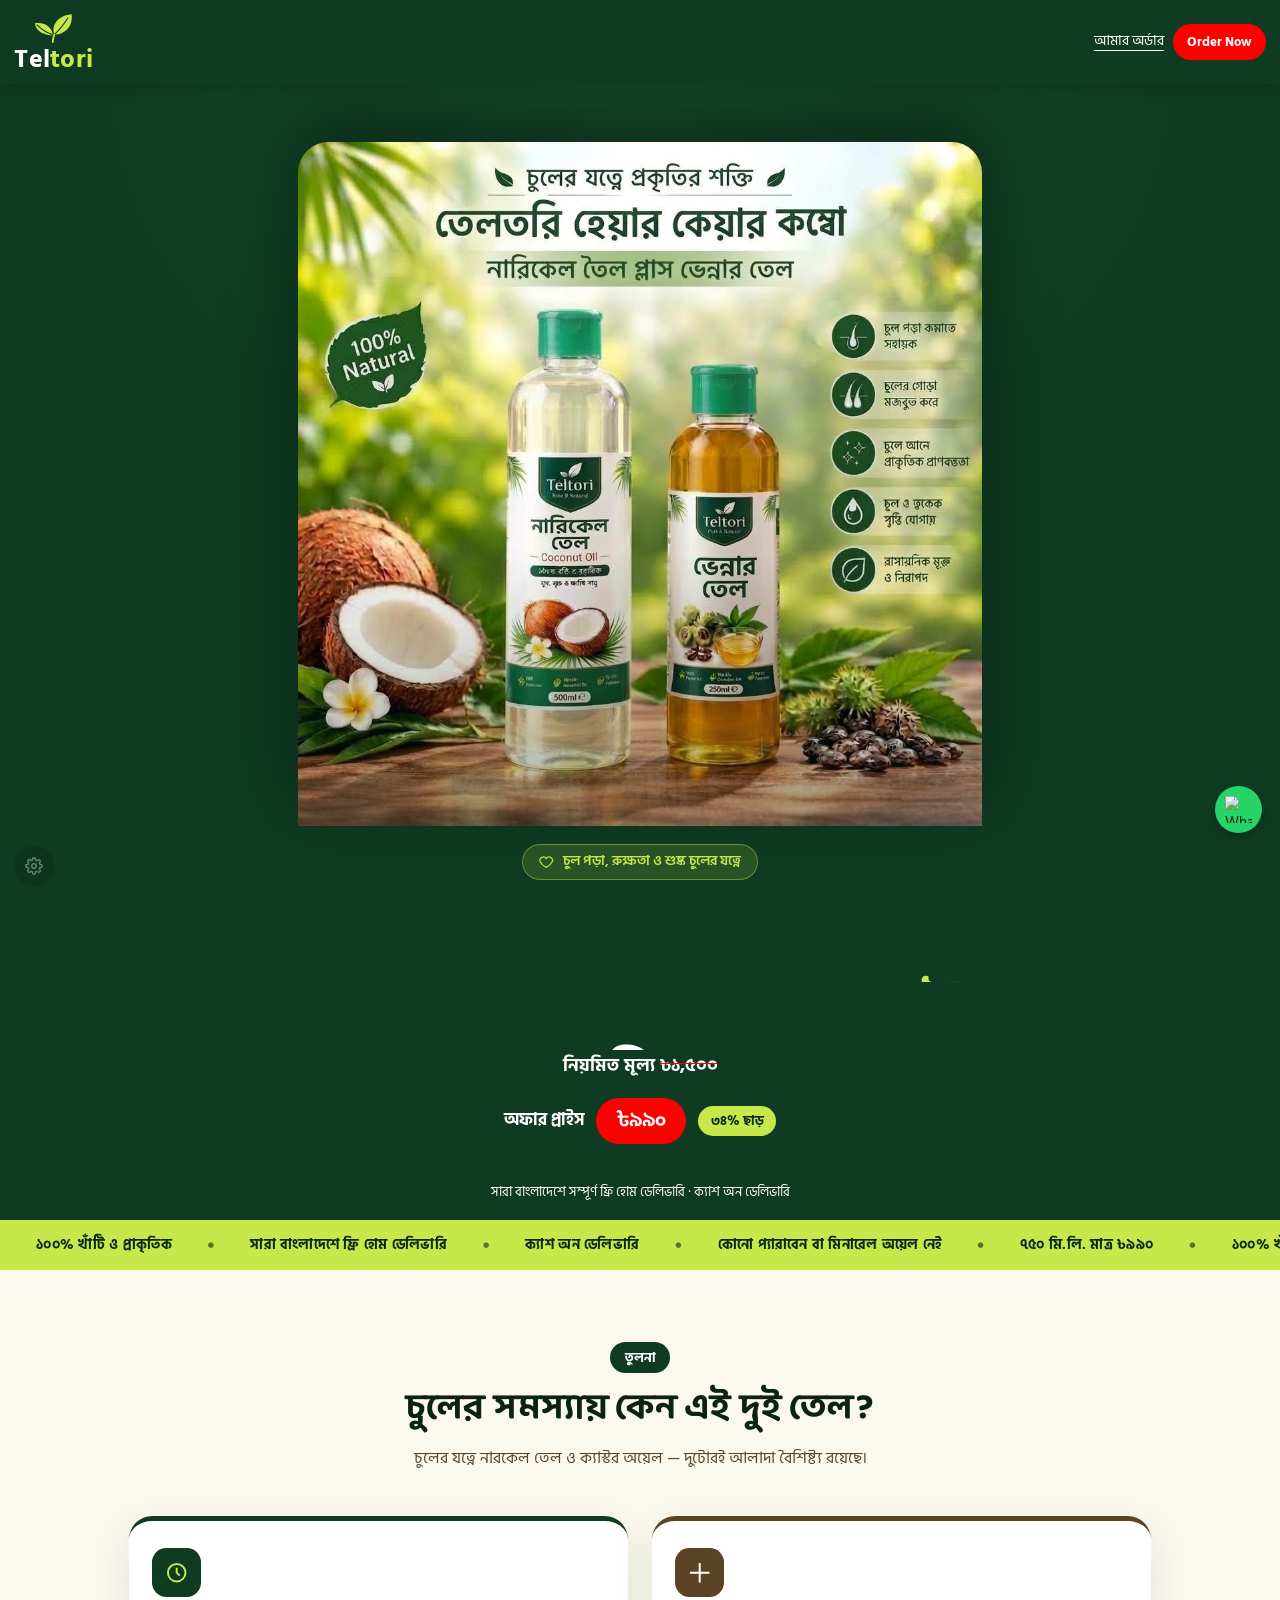
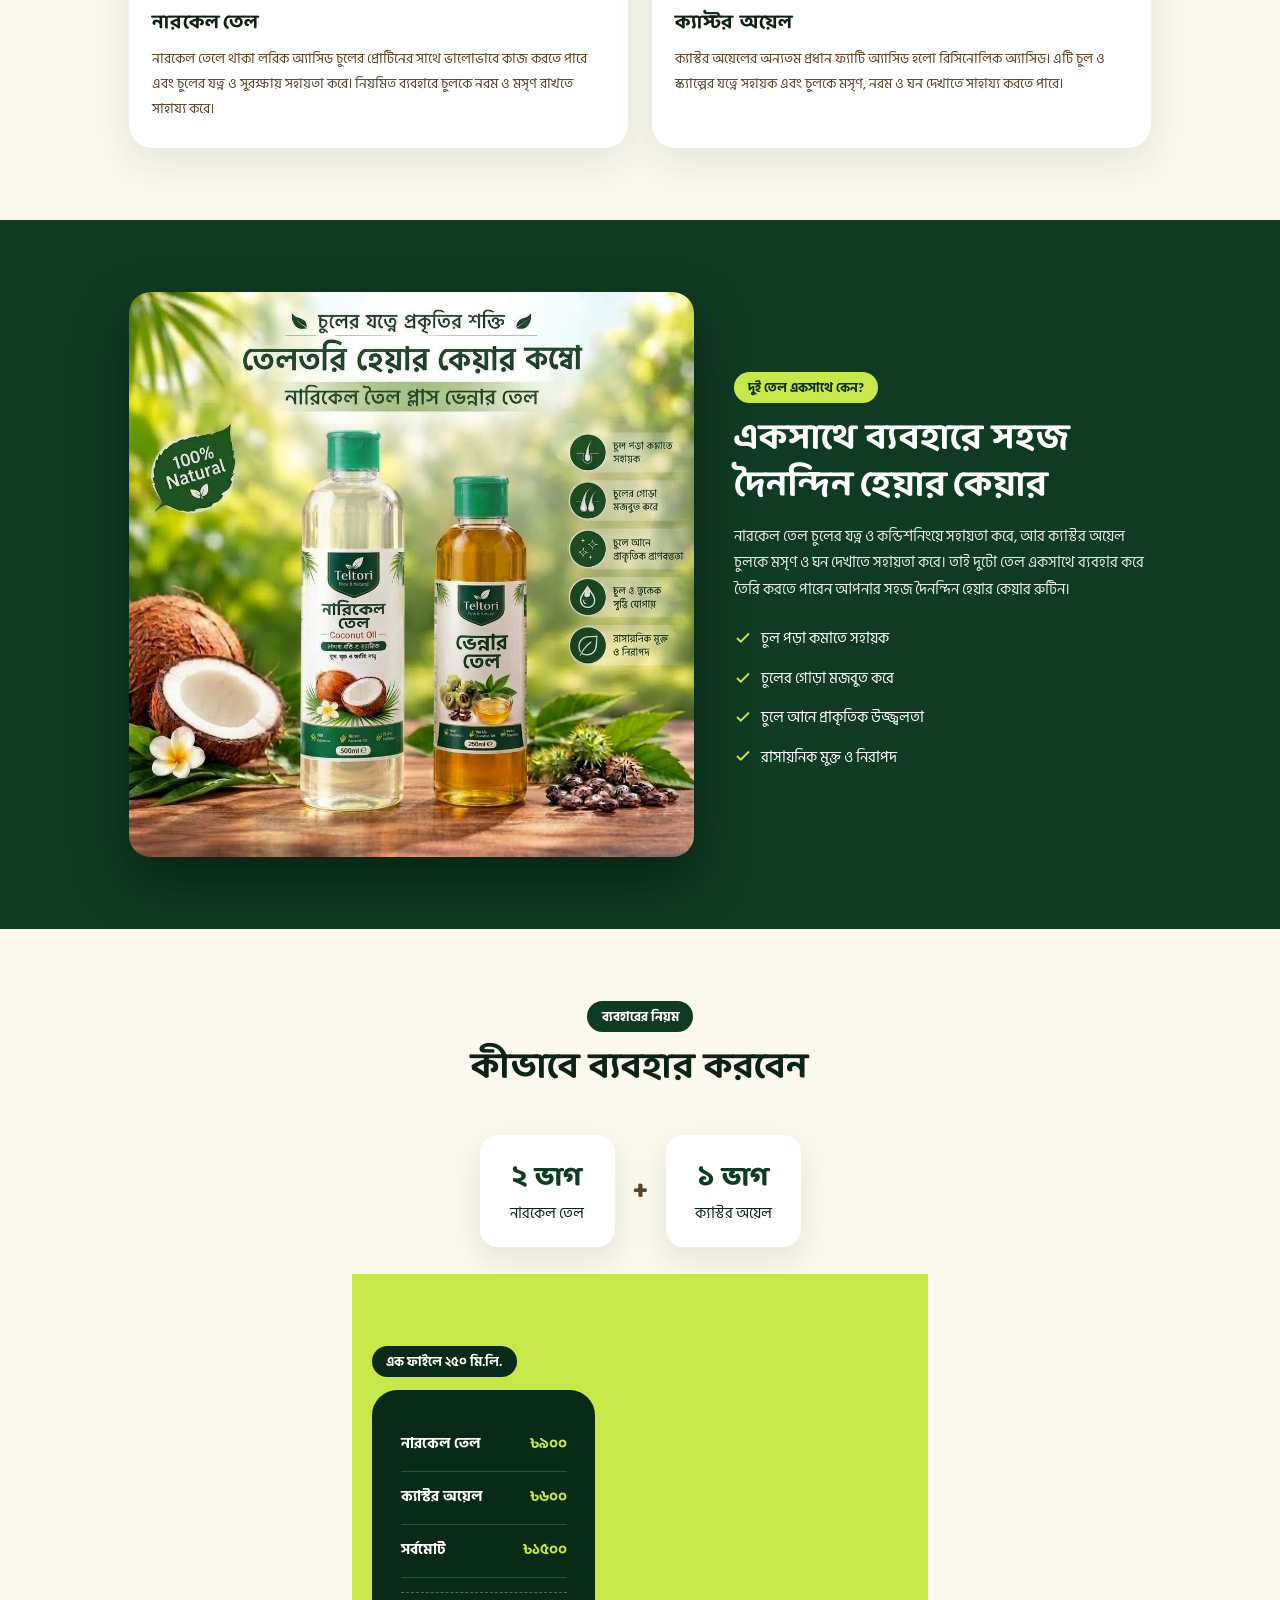
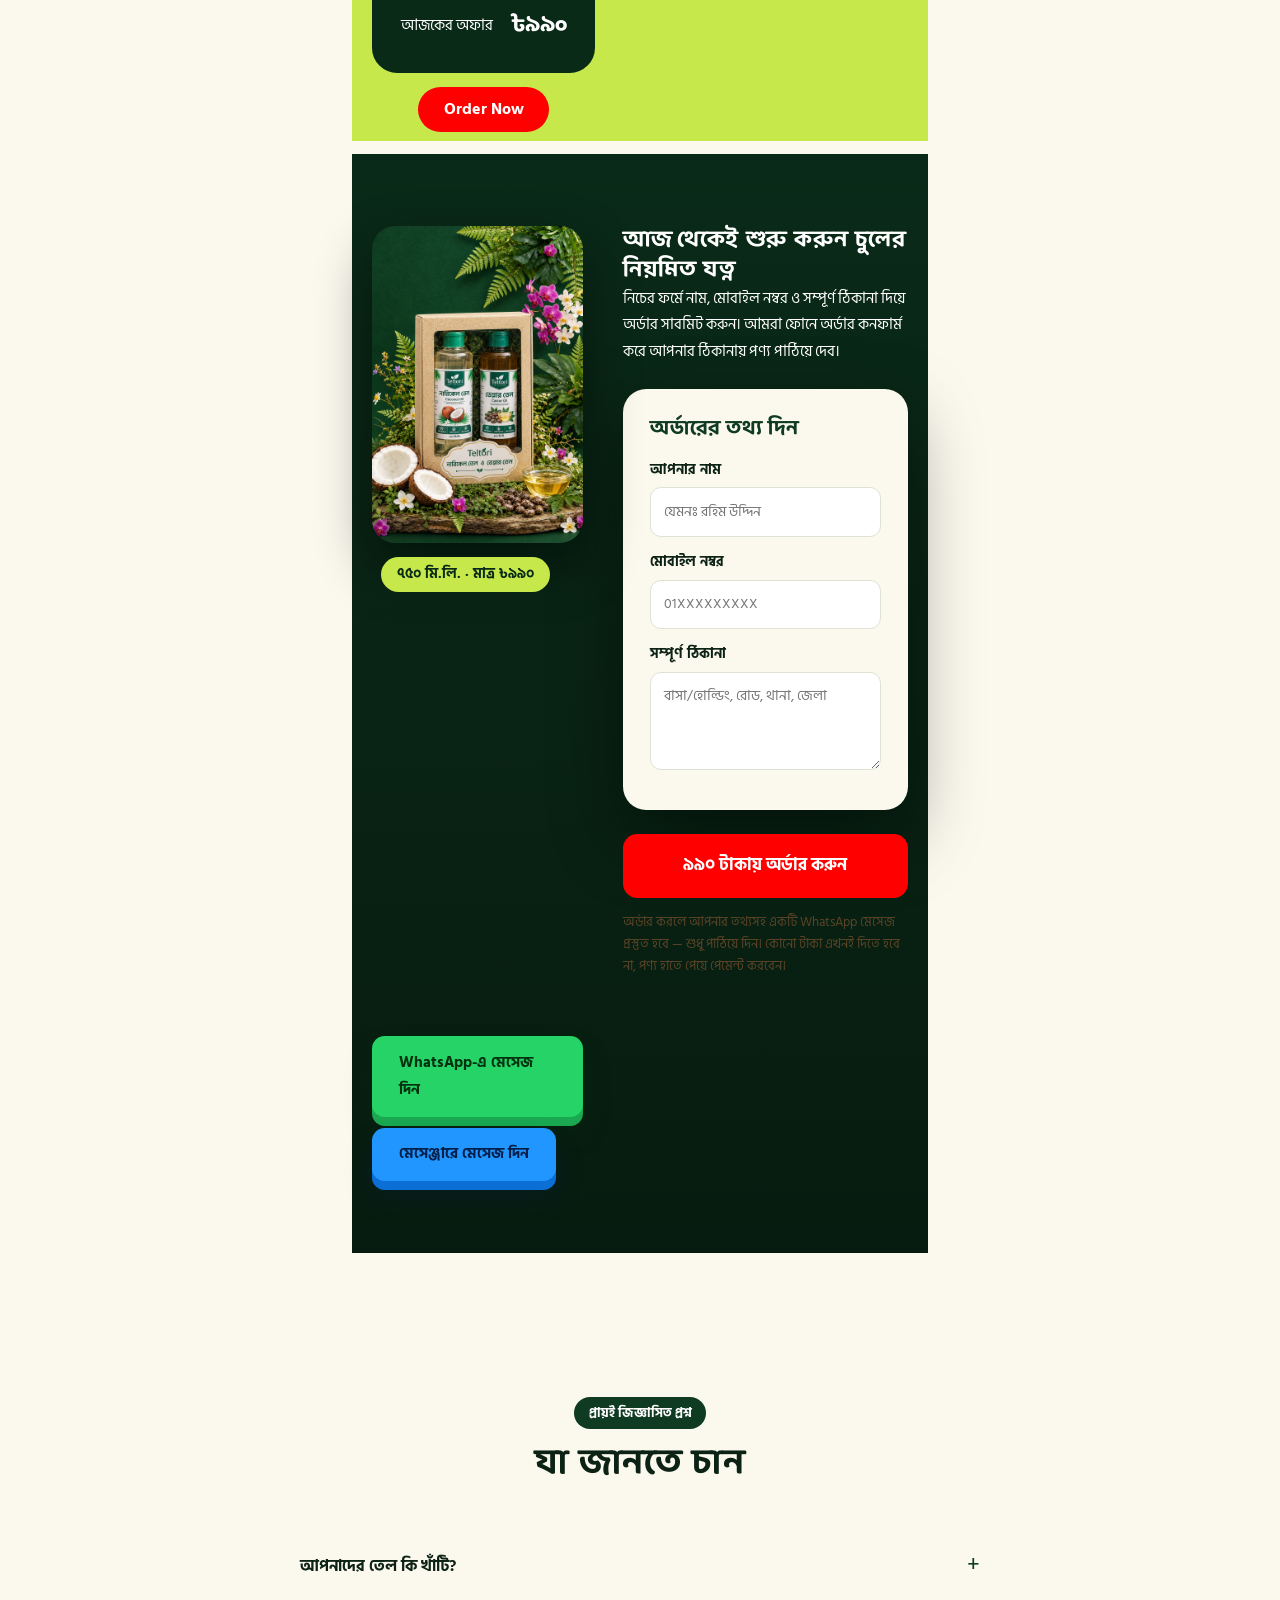
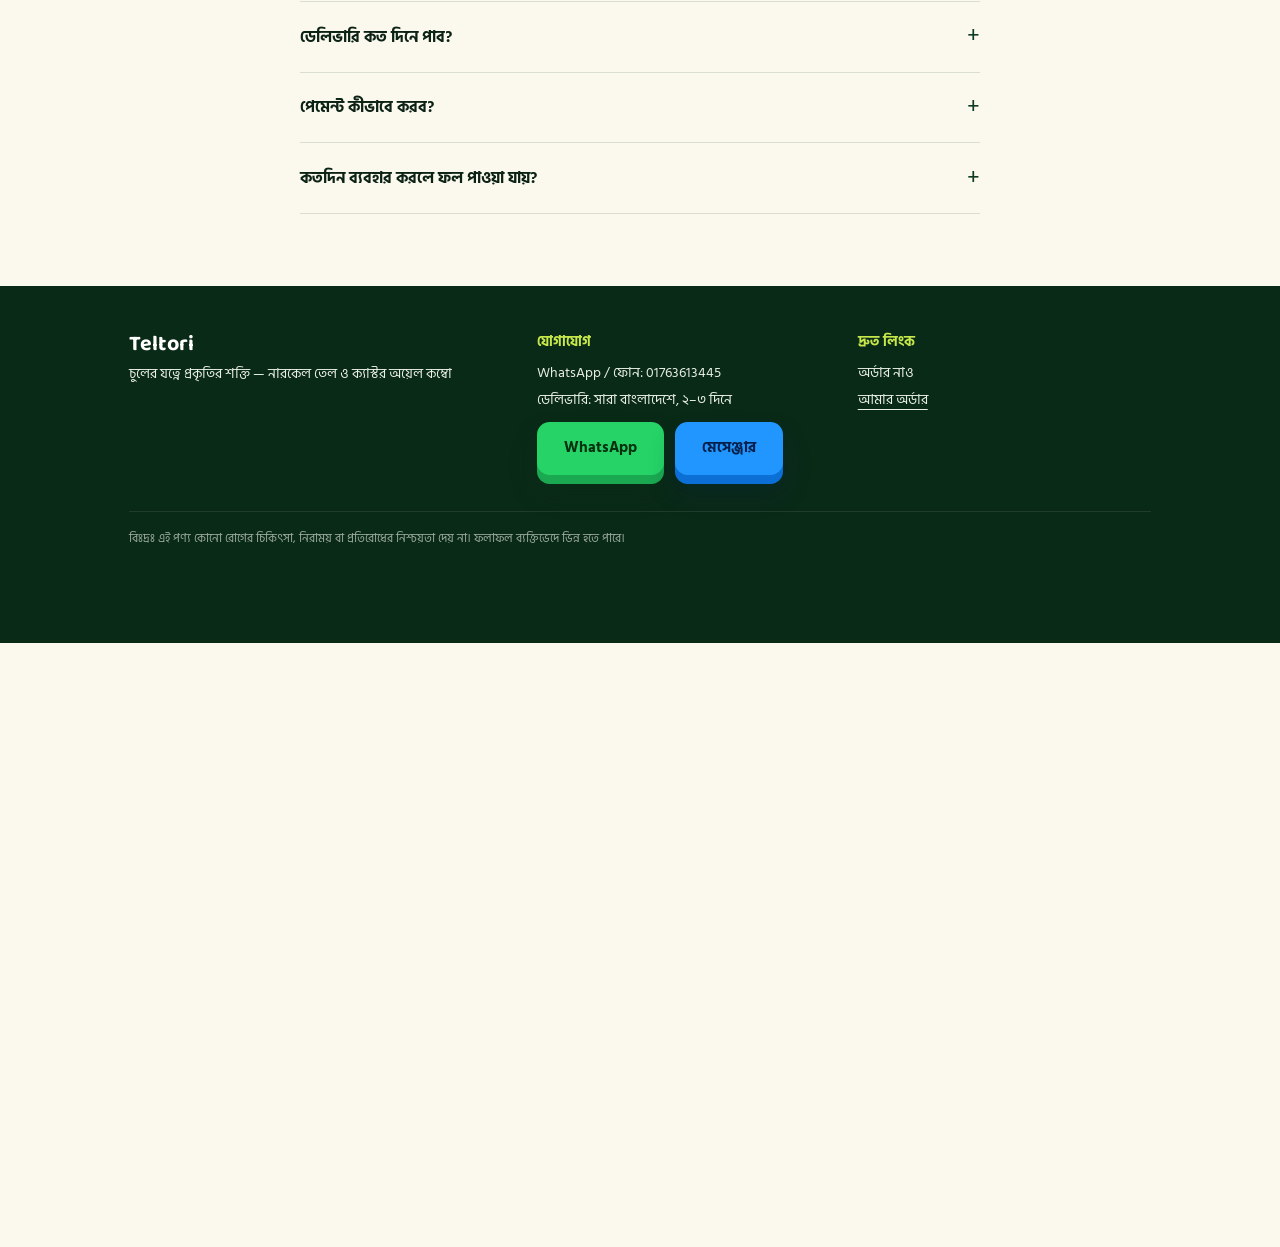
==== commit afe5d1ec: "Update index.html" ====
--- a/index.html
+++ b/index.html
@@ -333,16 +333,13 @@
     // ক্লায়েন্টের হোয়াটসঅ্যাপ নম্বর (8801763613445)
     const whatsappUrl = `https://wa.me/8801763613445?text=${encodeURIComponent(message)}`;
 
-    // লোকাল স্টোরেজে অর্ডার সেভ করা (যাতে 'আমার অর্ডার' থেকে দেখা ও ক্যানসেল করা যায়)
+    // লোকাল স্টোরেজে অর্ডার সেভ করা (যাতে 'আমার অর্ডার' থেকে দেখা যায়)
     let orders = JSON.parse(localStorage.getItem('teltori_orders') || '[]');
     const newOrder = { id: randomId, name, phone, address, date: new Date().toLocaleString() };
     orders.push(newOrder);
     localStorage.setItem('teltori_orders', JSON.stringify(orders));
 
-    // সরাসরি হোয়াটসঅ্যাপে নিয়ে যাওয়া (স্বয়ংক্রিয়ভাবে মেসেজ চলে যাবে)
-    window.location.href = whatsappUrl;
-});
-</script>
+    // সরাসরি হোয়াটসঅ্যাপে নিয়ে যাওয়া (কোনো পপ-আপ মেসেজ ছাড়া)
     window.location.href = whatsappUrl;
 });
 </script>
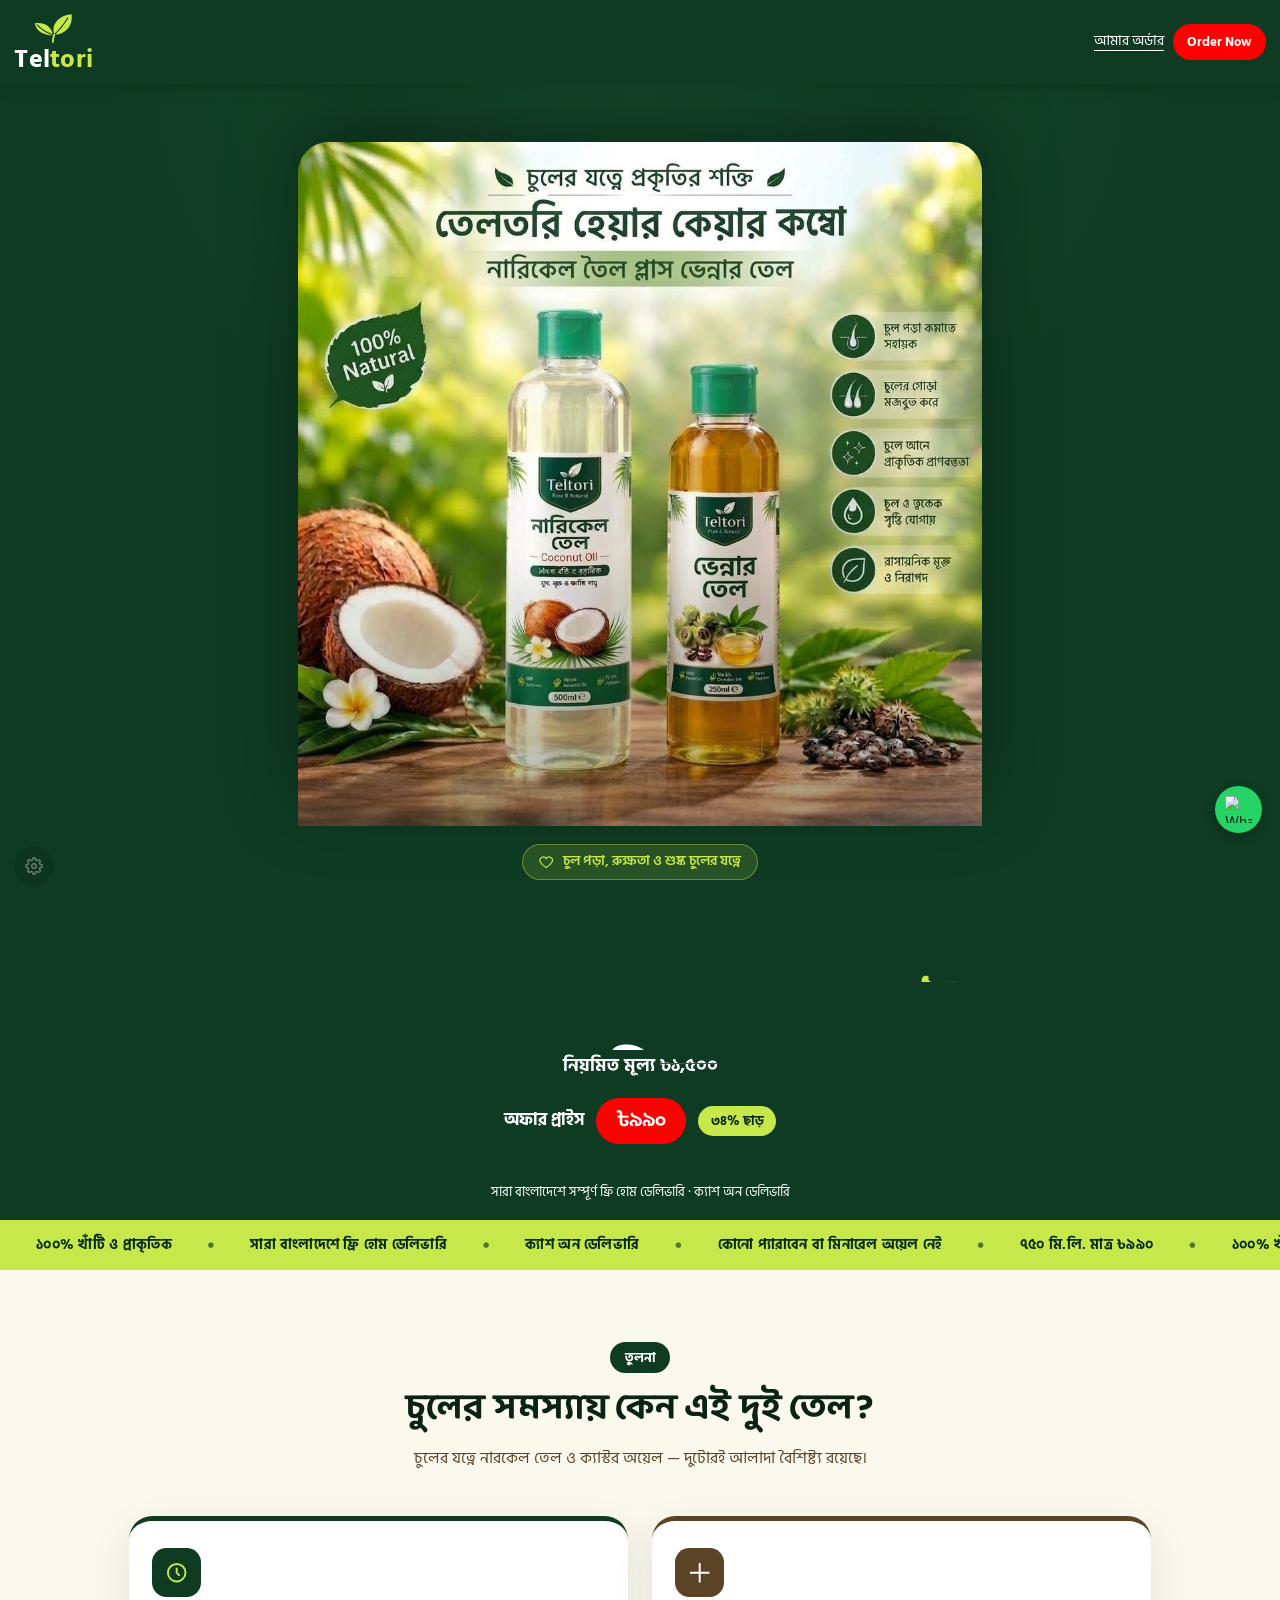
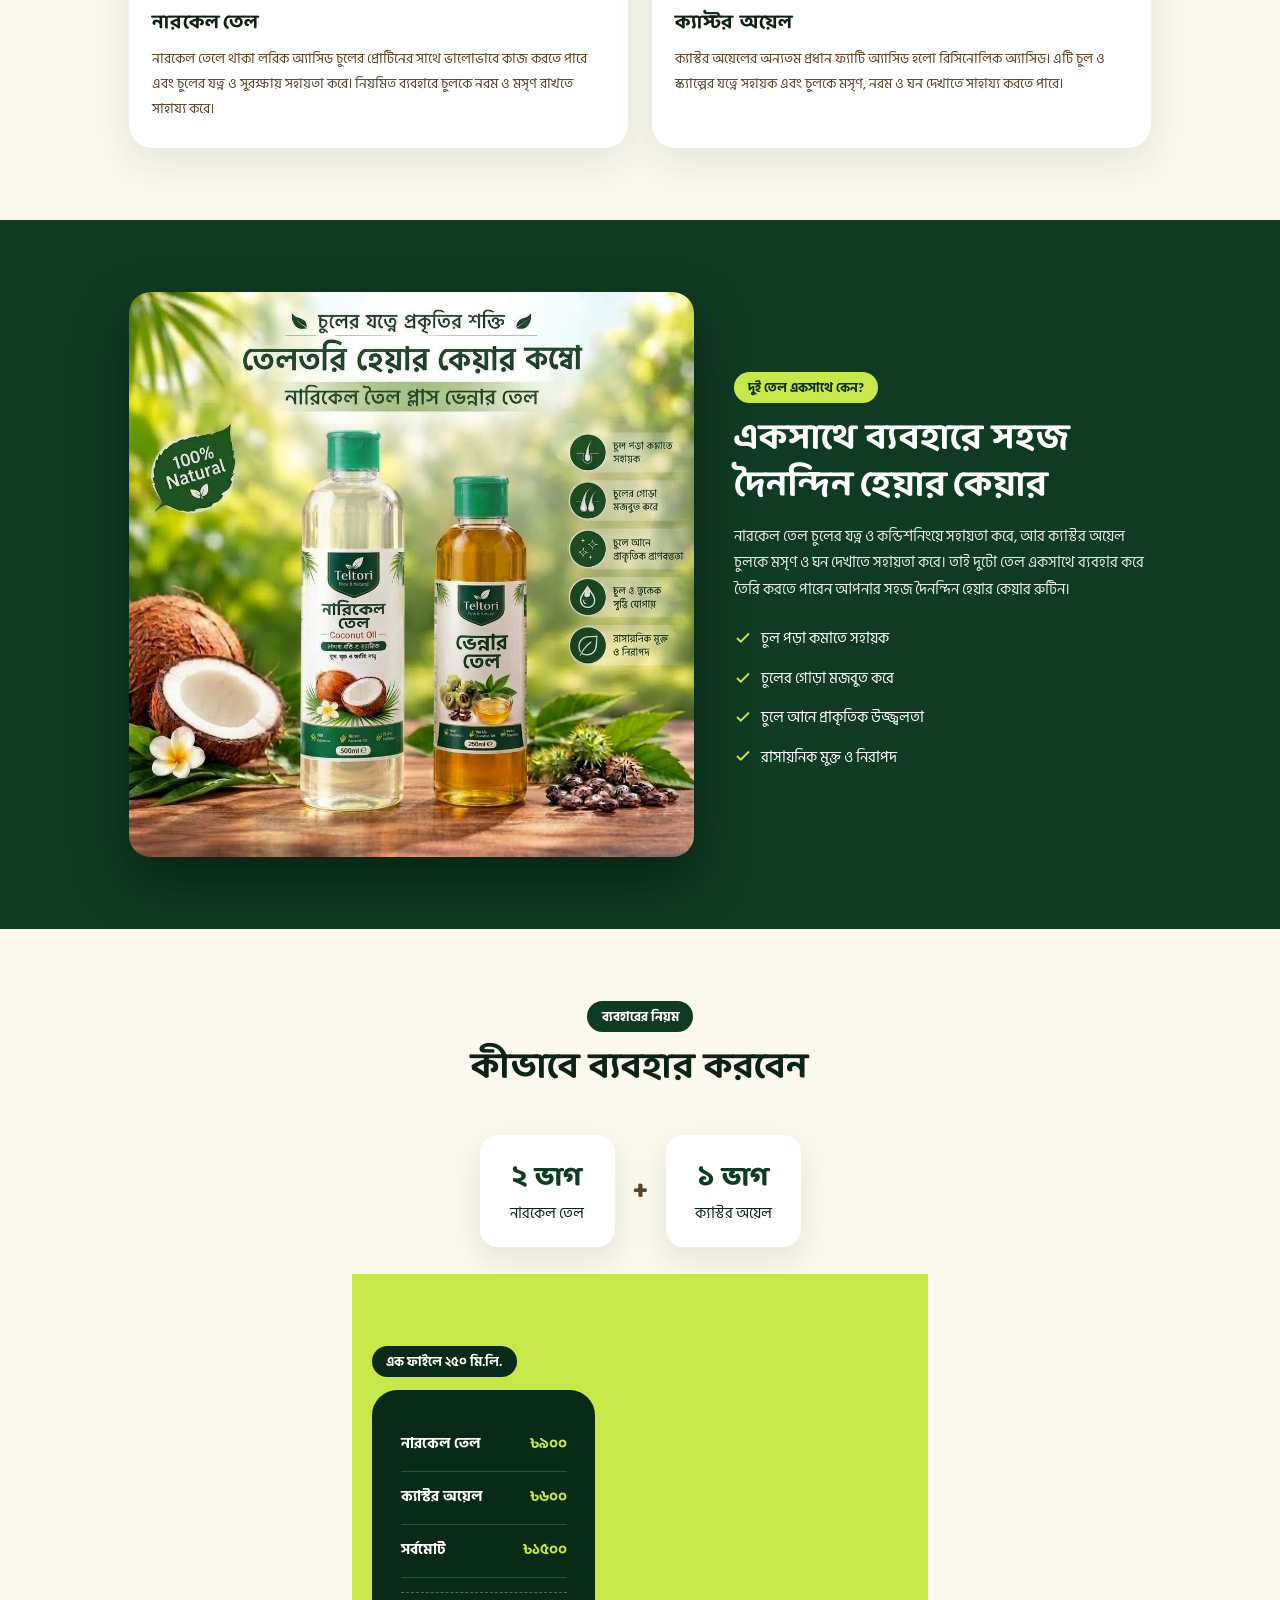
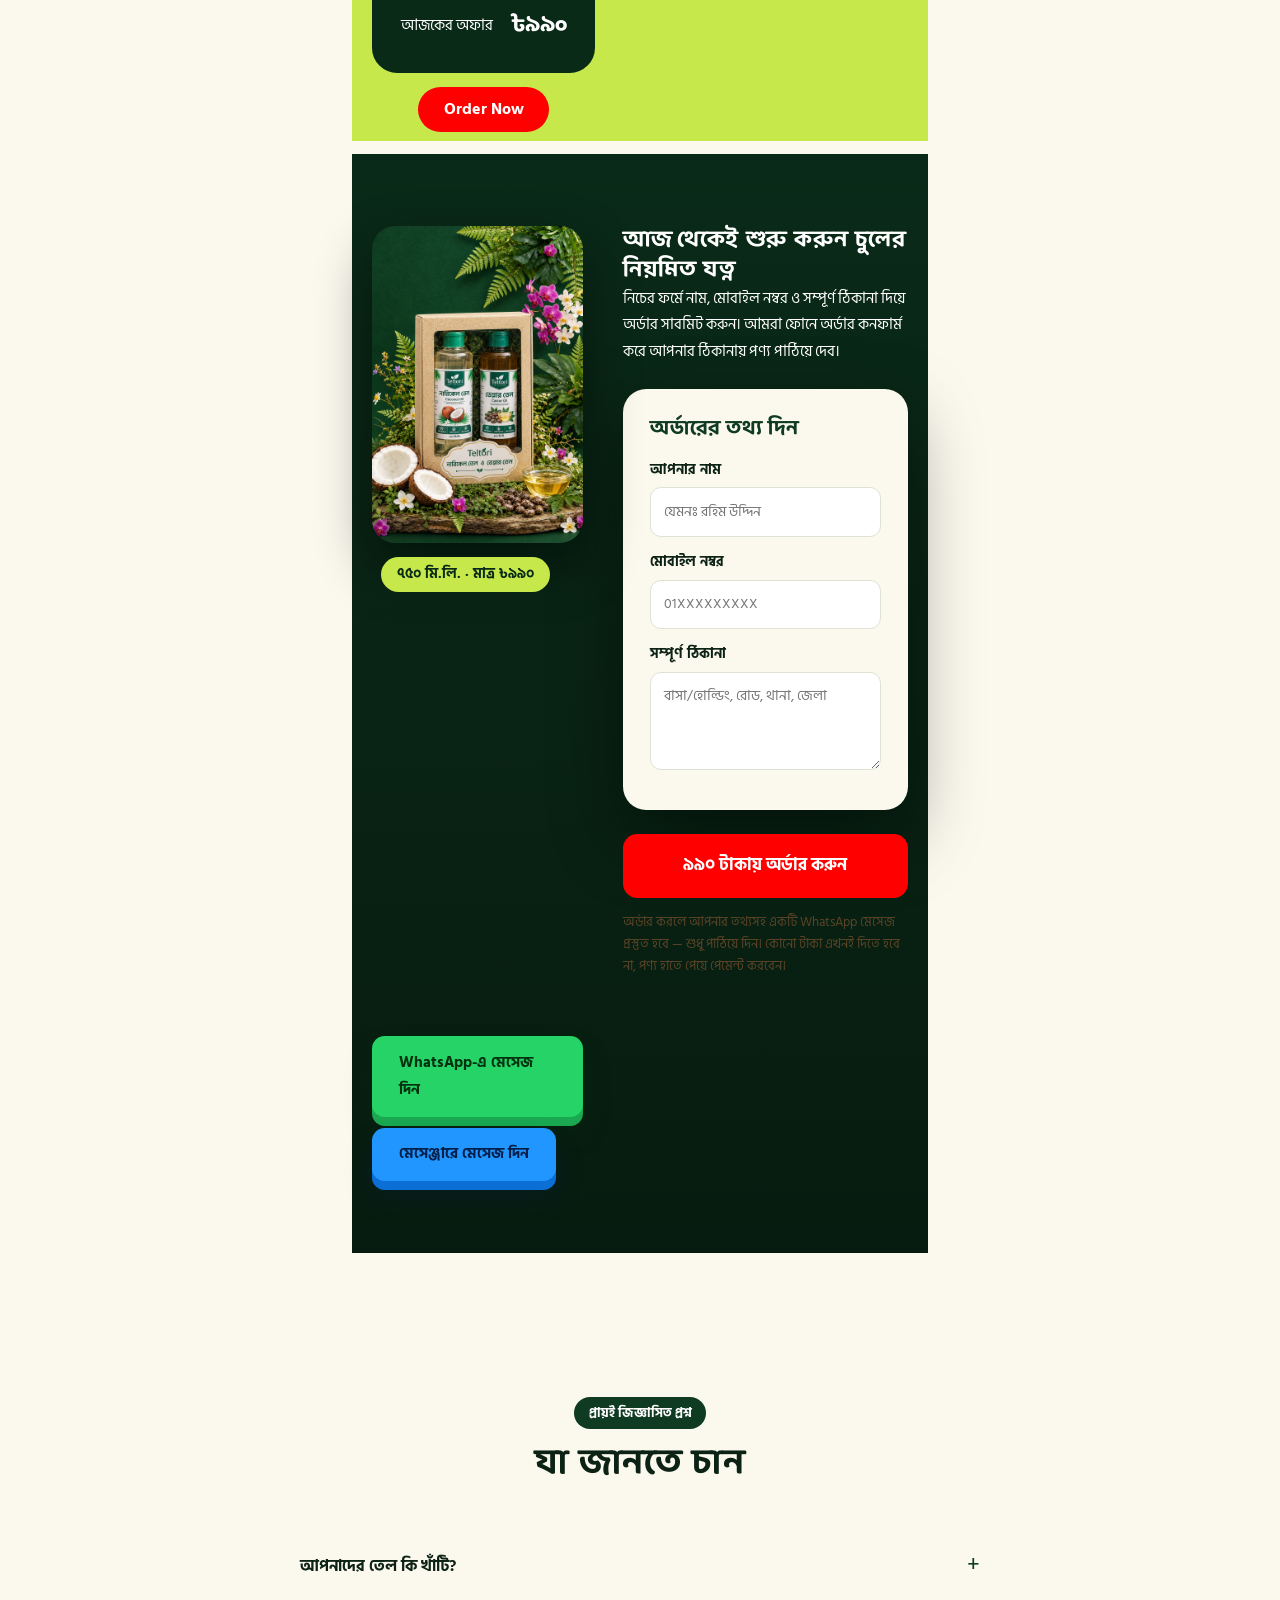
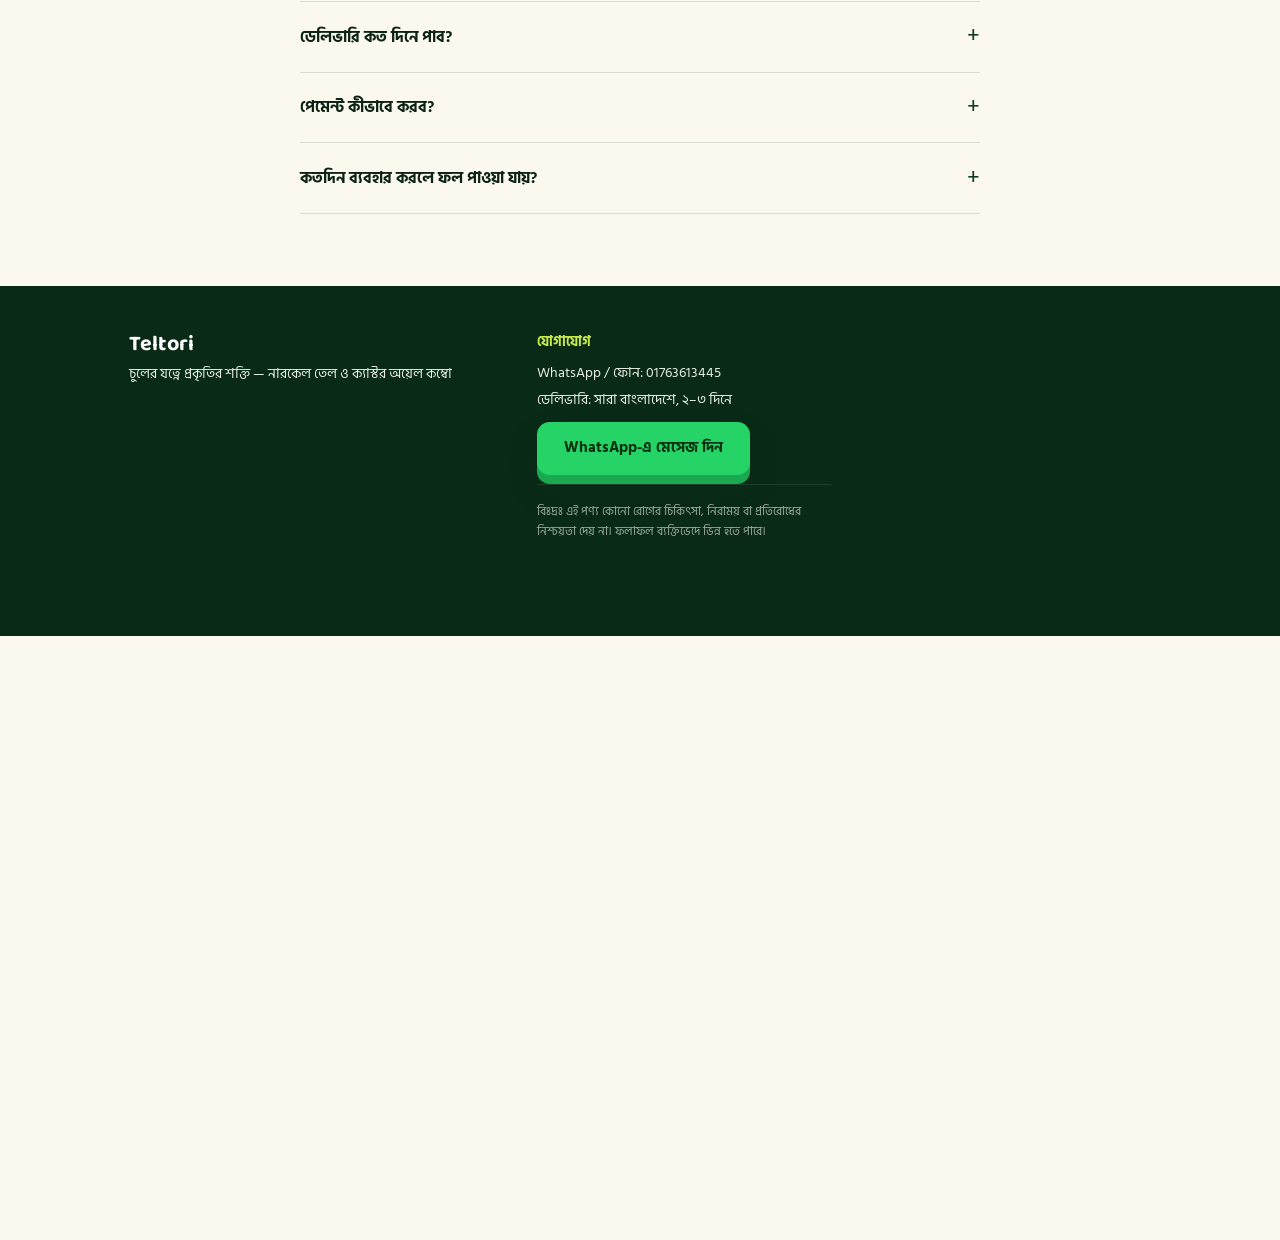
==== commit de892a57: "Update index.html" ====
--- a/index.html
+++ b/index.html
@@ -260,8 +260,9 @@
 <footer><div class="wrap">
   <div><h3>Teltori</h3><p data-edit="footer.tag">চুলের যত্নে প্রকৃতির শক্তি — নারকেল তেল ও ক্যাস্টর অয়েল কম্বো</p></div>
   <div><h4>যোগাযোগ</h4><p>WhatsApp / ফোন: <a href="tel:01763613445">01763613445</a></p><p>ডেলিভারি: সারা বাংলাদেশে, ২–৩ দিনে</p>
-    <div class="contact"><a class="btn wa" data-wa target="_blank" rel="noopener">WhatsApp</a><a class="btn ms" data-ms>মেসেঞ্জার</a></div></div>
-  <div><h4>দ্রুত লিংক</h4><p><a href="#order">অর্ডার নাও</a></p><p><button class="lnk openMine" type="button" style="color:inherit">আমার অর্ডার</button></p></div>
+    <div class="contact">
+  <a href="https://wa.me/8801763613445?text=আমি%20Teltori%20সম্পর্কে%20জানতে%20চাই" class="btn wa" target="_blank" rel="noopener">WhatsApp-এ মেসেজ দিন</a>
+</div>
   <p class="disc">বিঃদ্রঃ এই পণ্য কোনো রোগের চিকিৎসা, নিরাময় বা প্রতিরোধের নিশ্চয়তা দেয় না। ফলাফল ব্যক্তিভেদে ভিন্ন হতে পারে।</p>
 </div></footer>
 
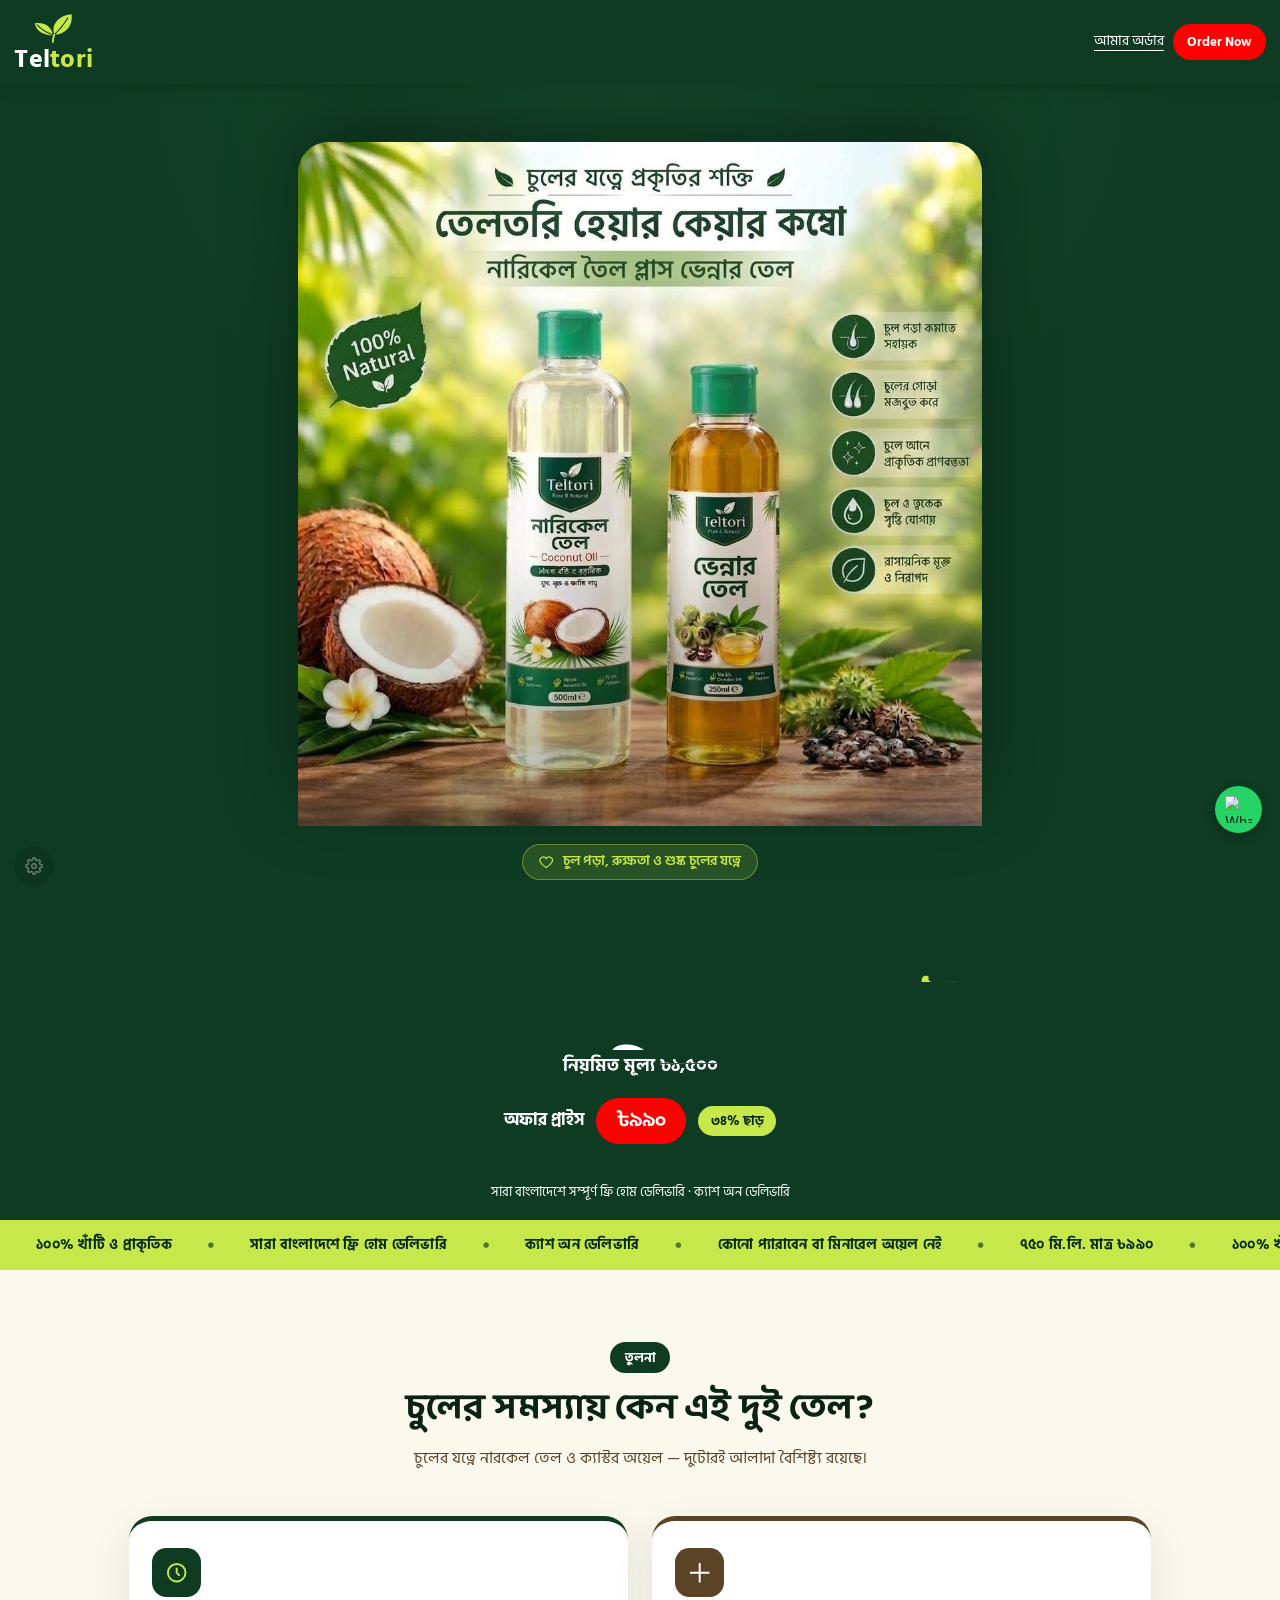
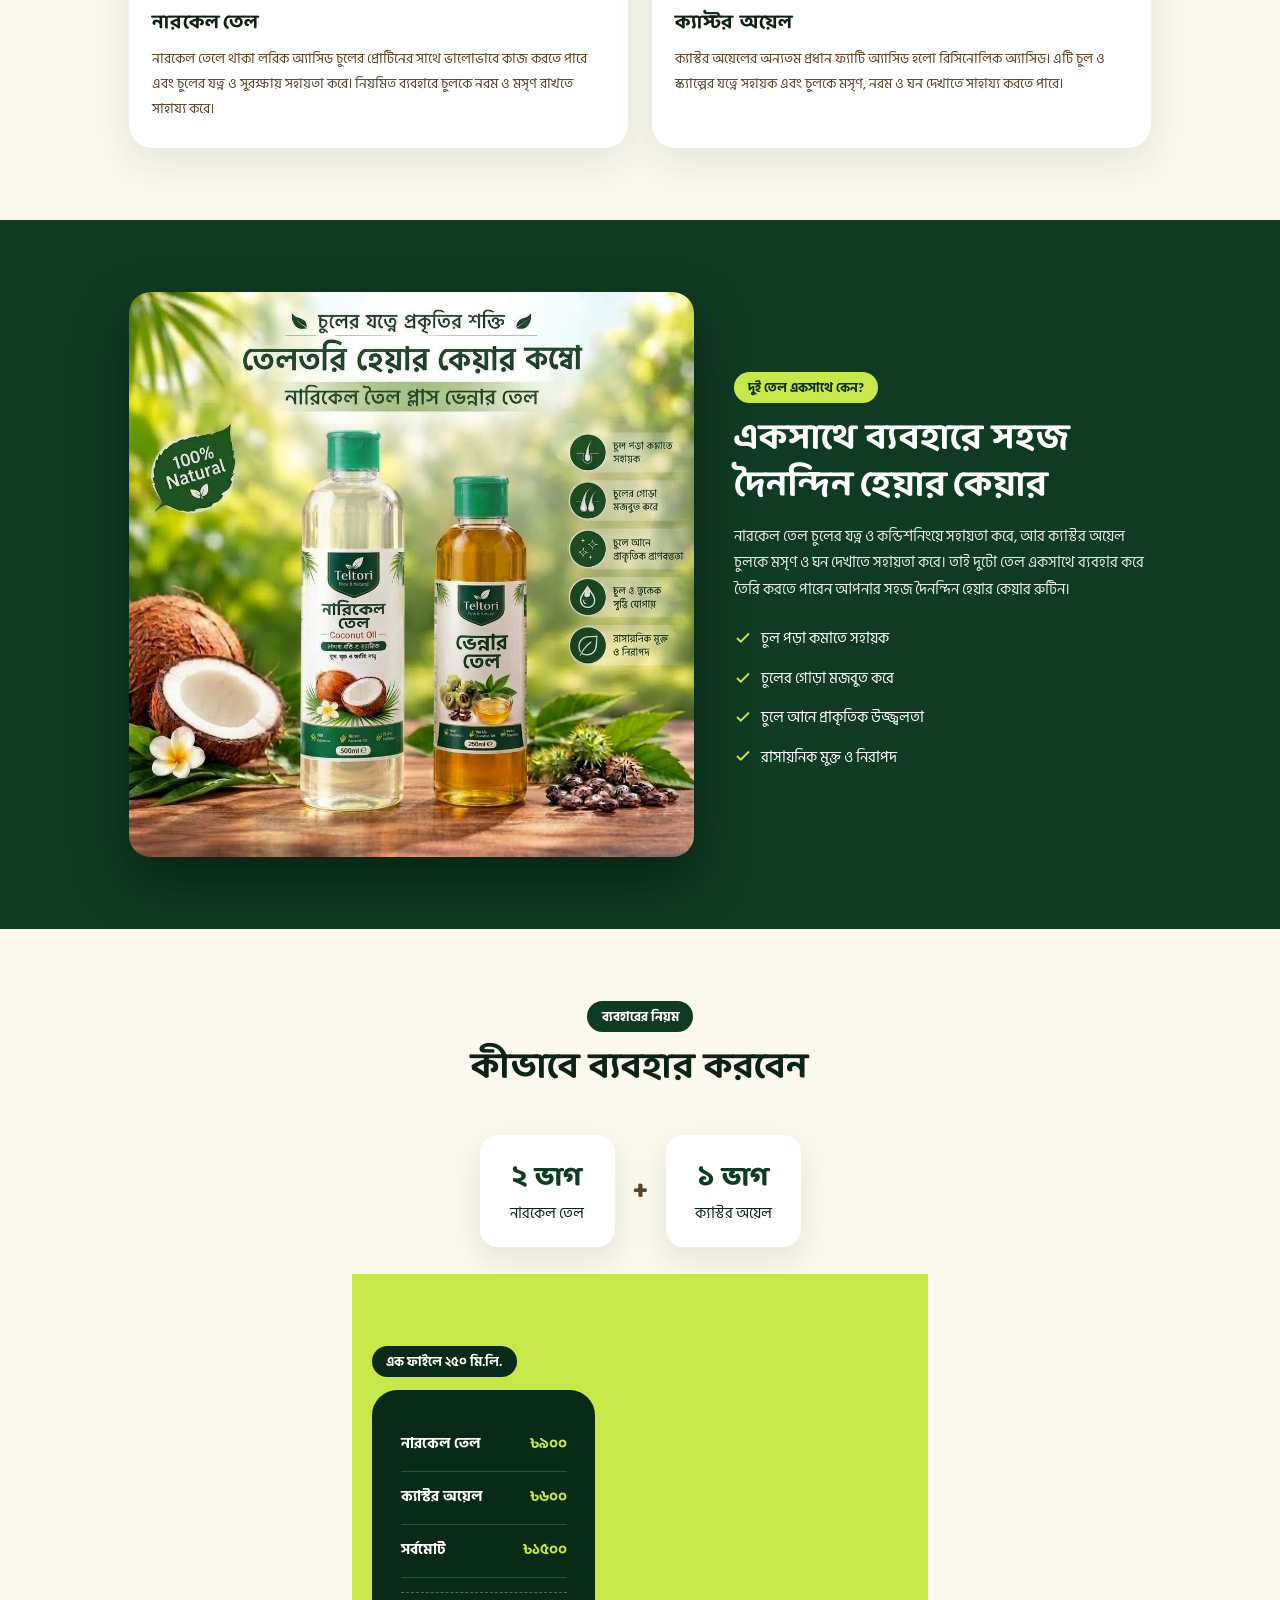
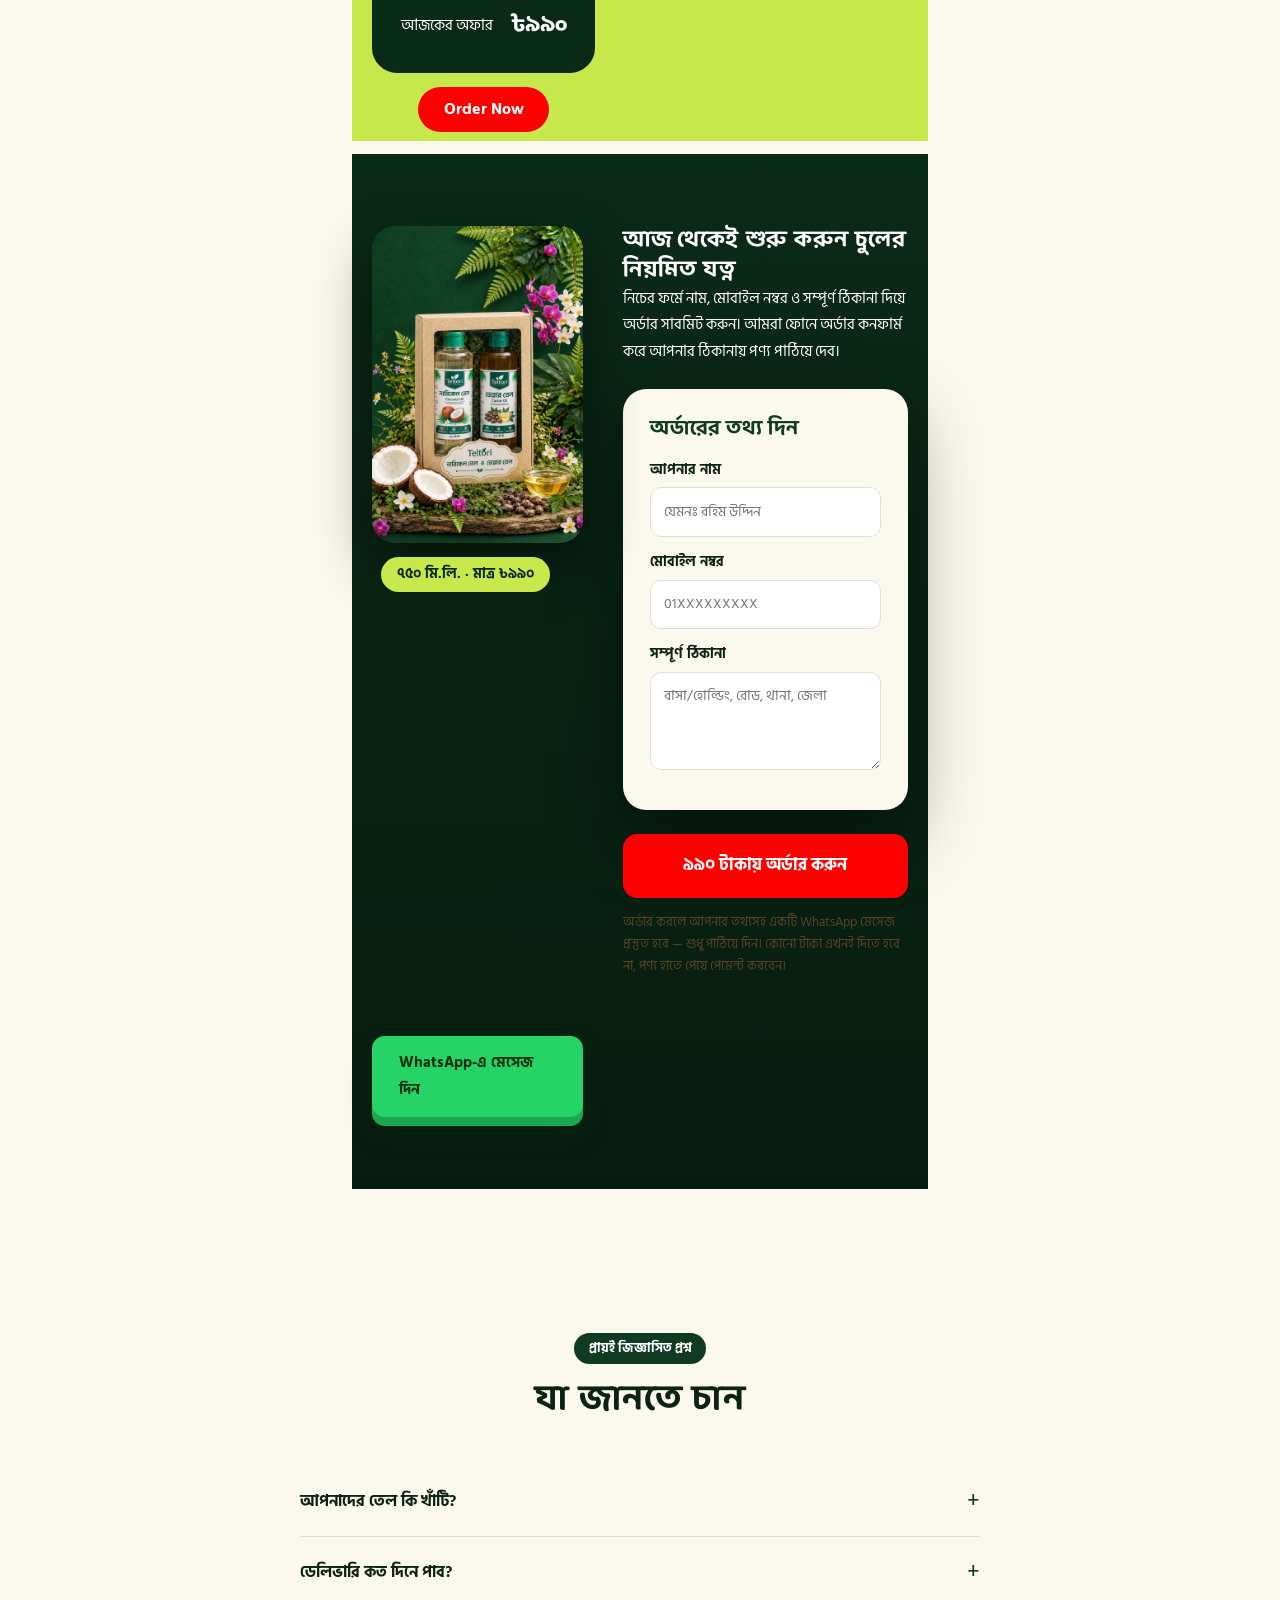
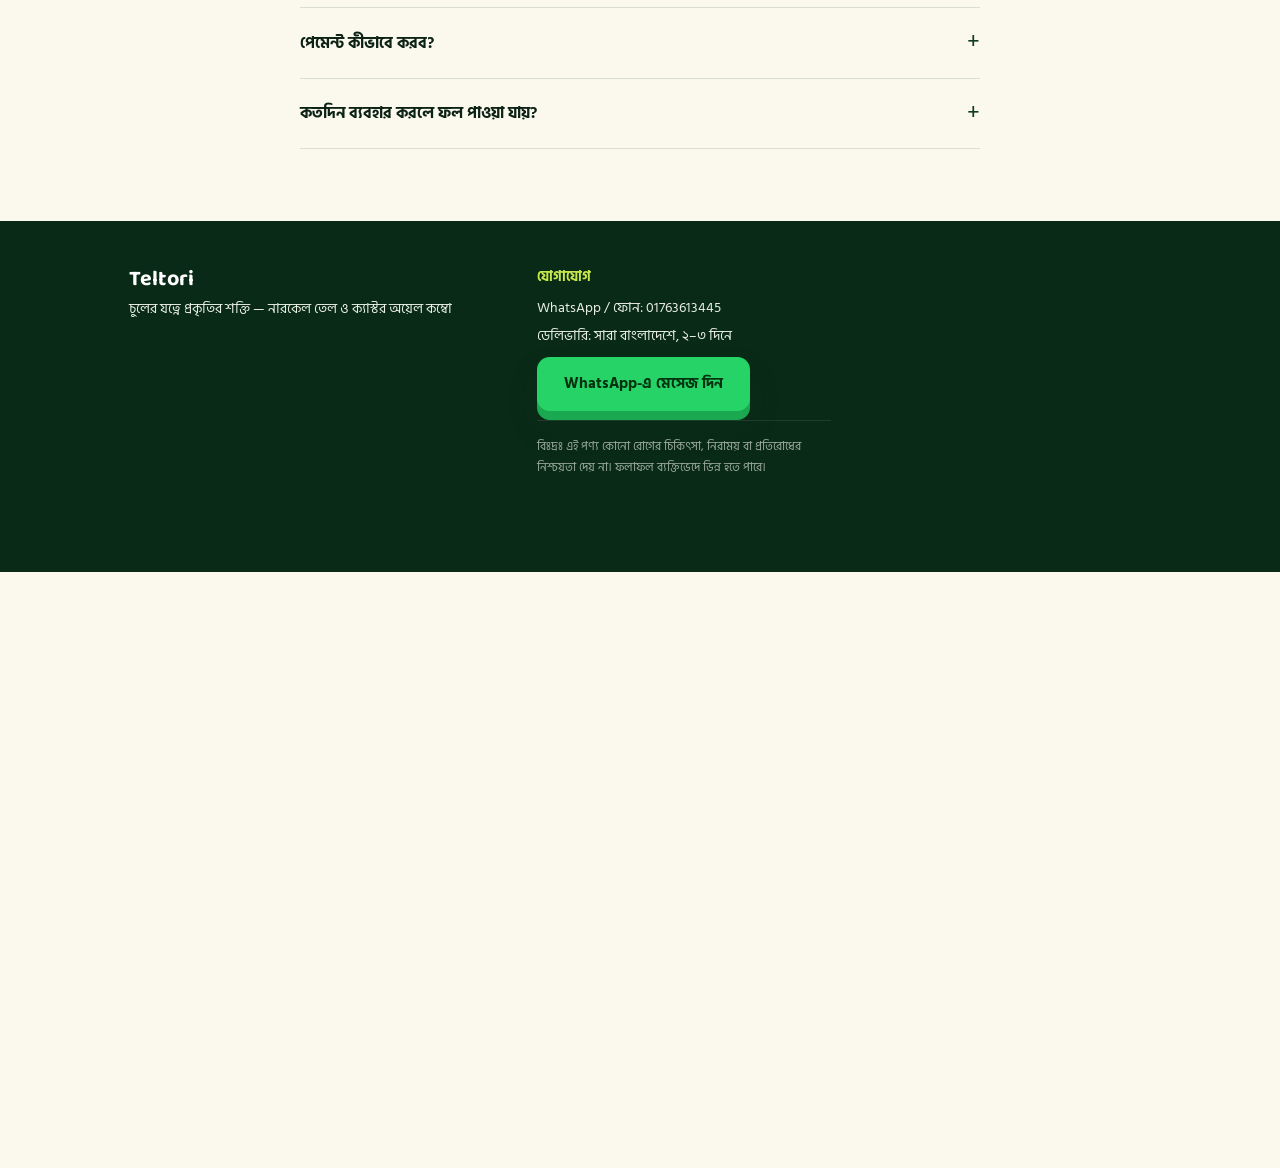
==== commit 2f36588f: "Update index.html" ====
--- a/index.html
+++ b/index.html
@@ -239,9 +239,8 @@
       </div>
     </div>
     <div class="contact">
-      <a class="btn wa" data-wa target="_blank" rel="noopener">WhatsApp-এ মেসেজ দিন</a>
-      <a class="btn ms" data-ms>মেসেঞ্জারে মেসেজ দিন</a>
-    </div>
+  <a href="https://wa.me/8801763613445?text=আমি%20Teltori%20সম্পর্কে%20জানতে%20চাই" class="btn wa" target="_blank" rel="noopener">WhatsApp-এ মেসেজ দিন</a>
+</div>
   </div>
 </div></section>
 
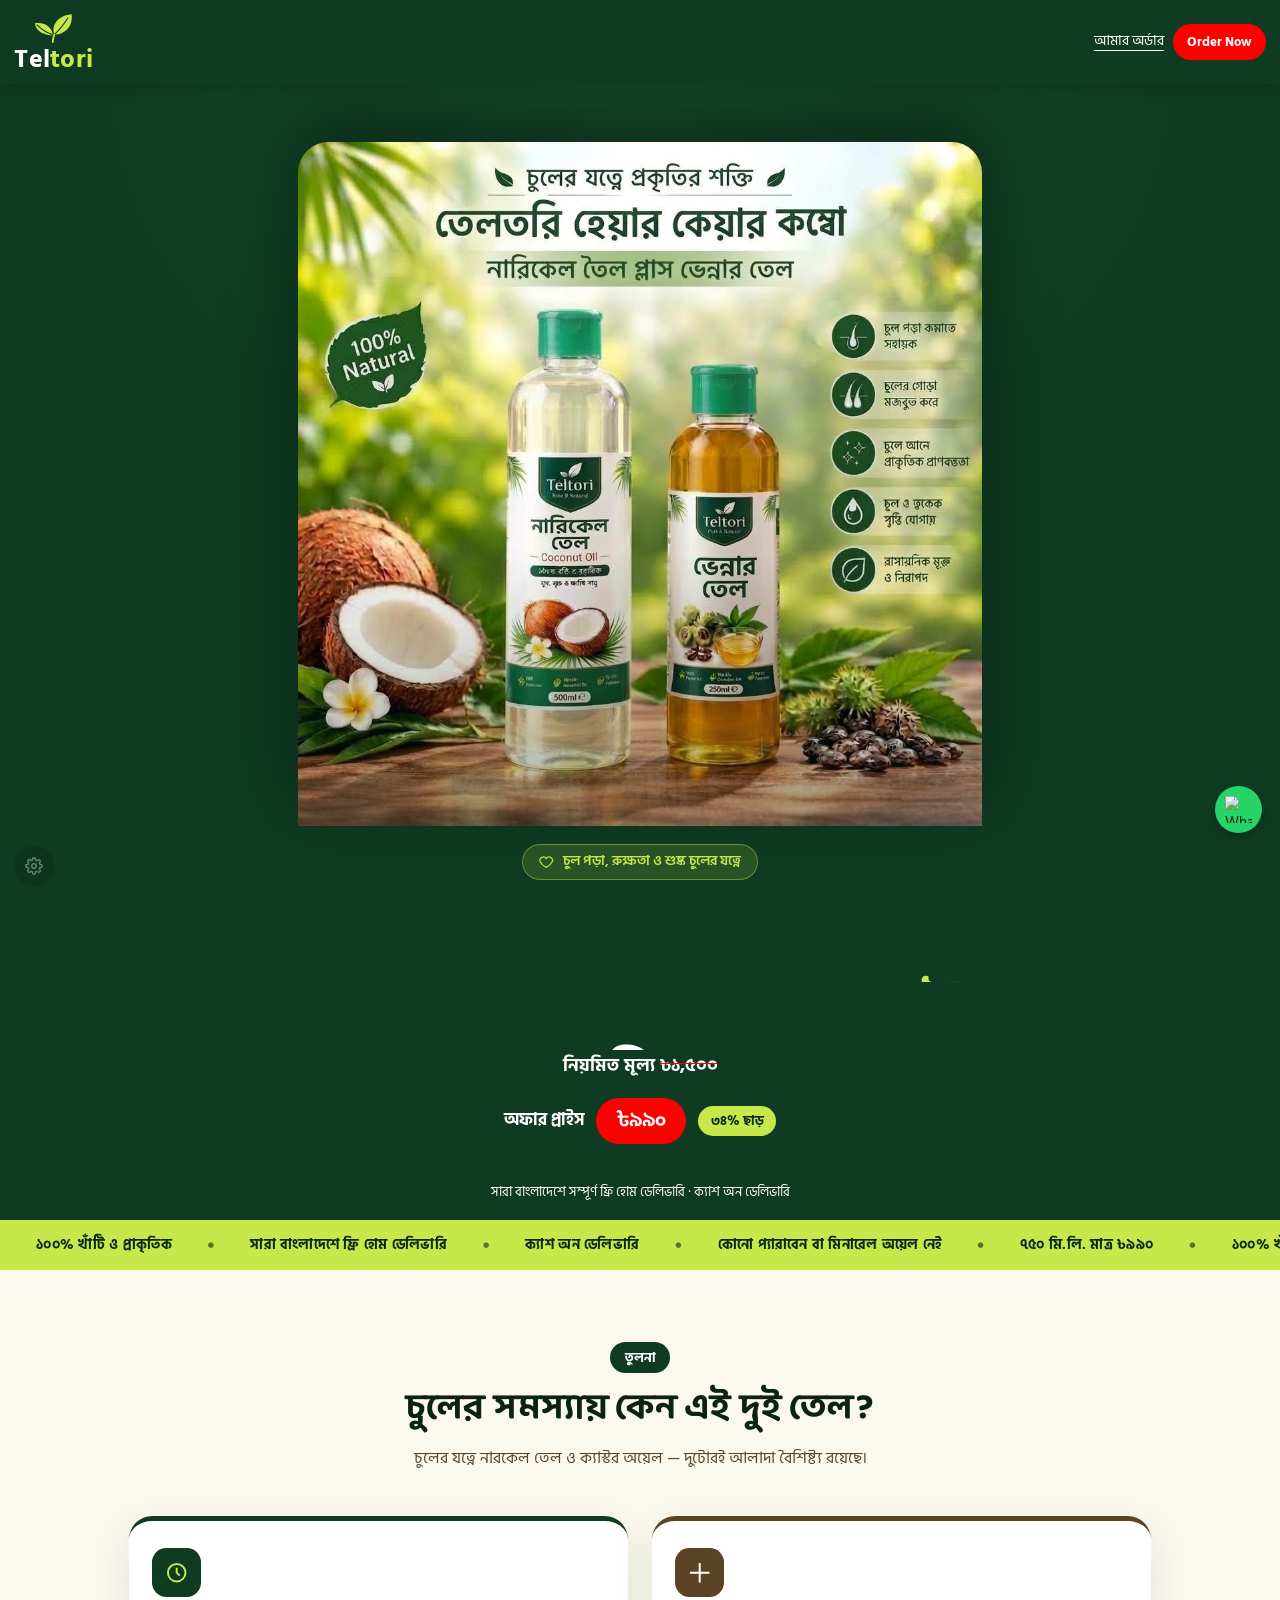
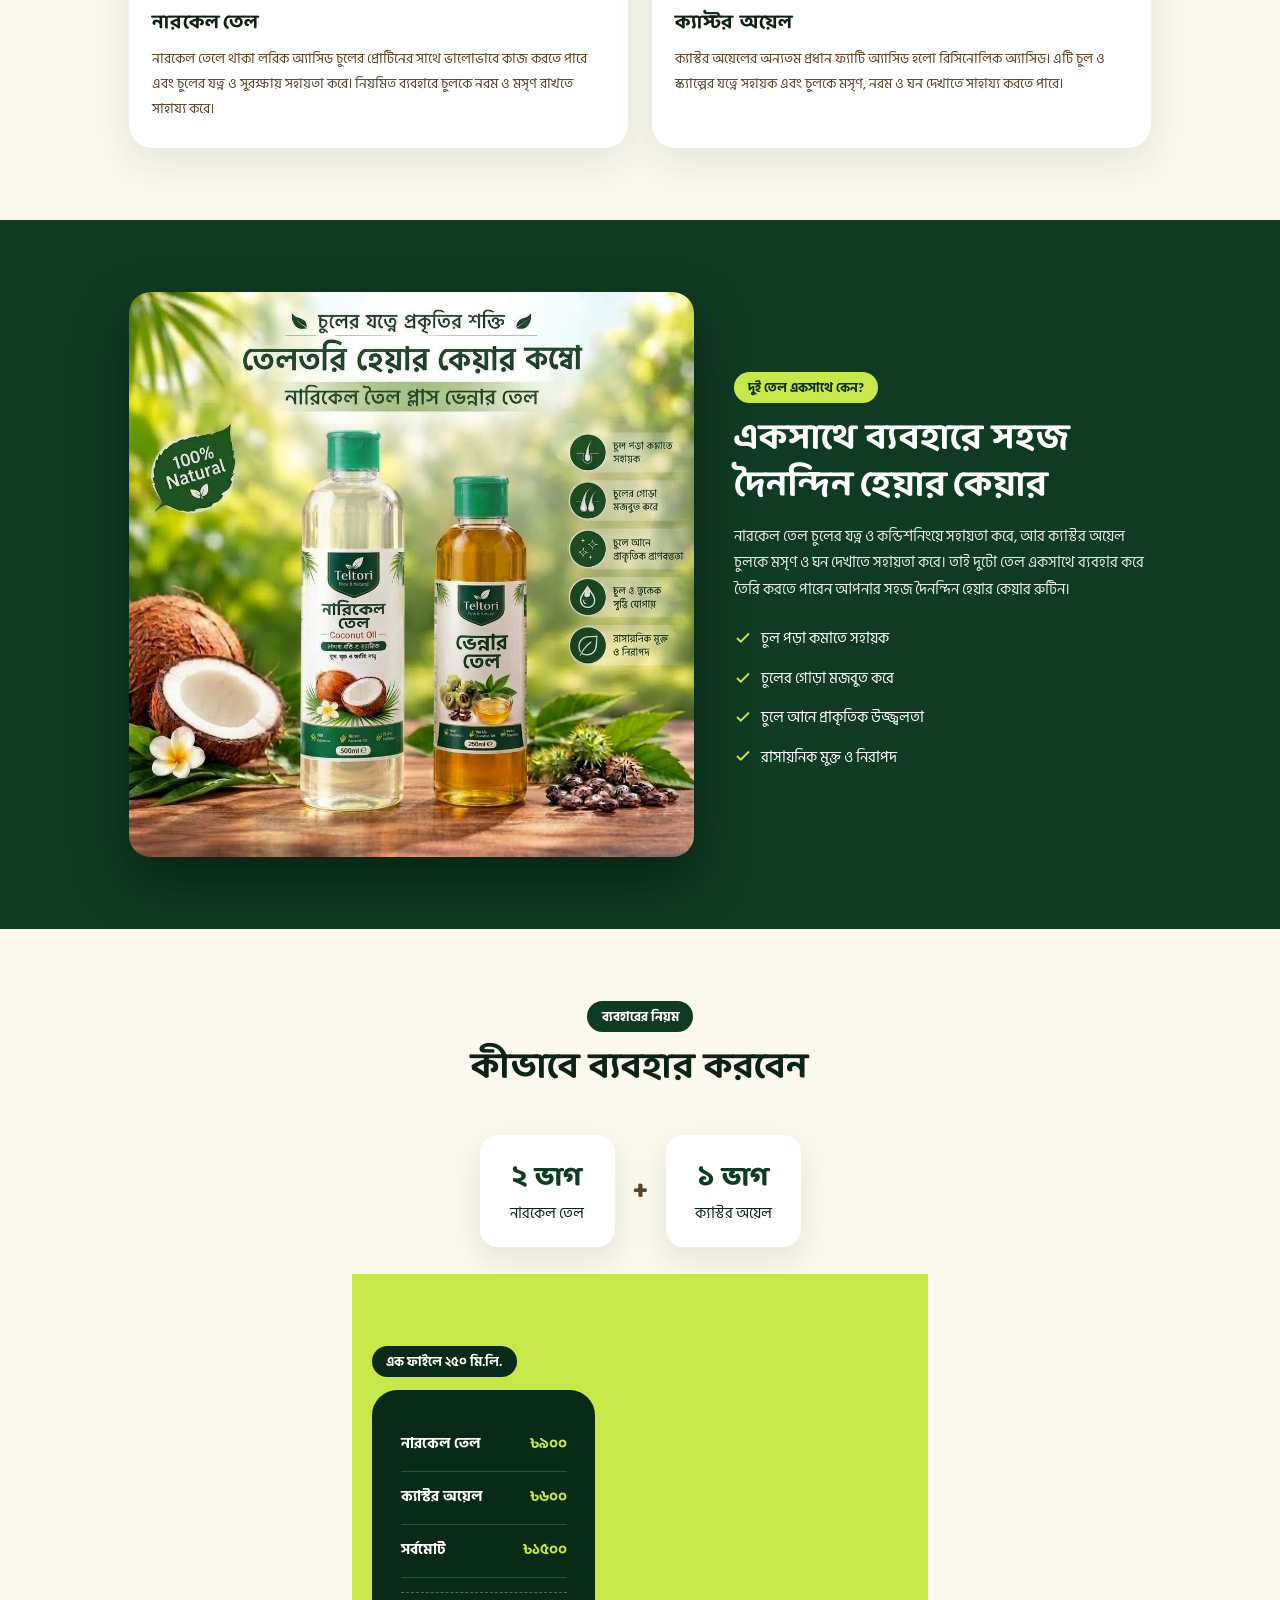
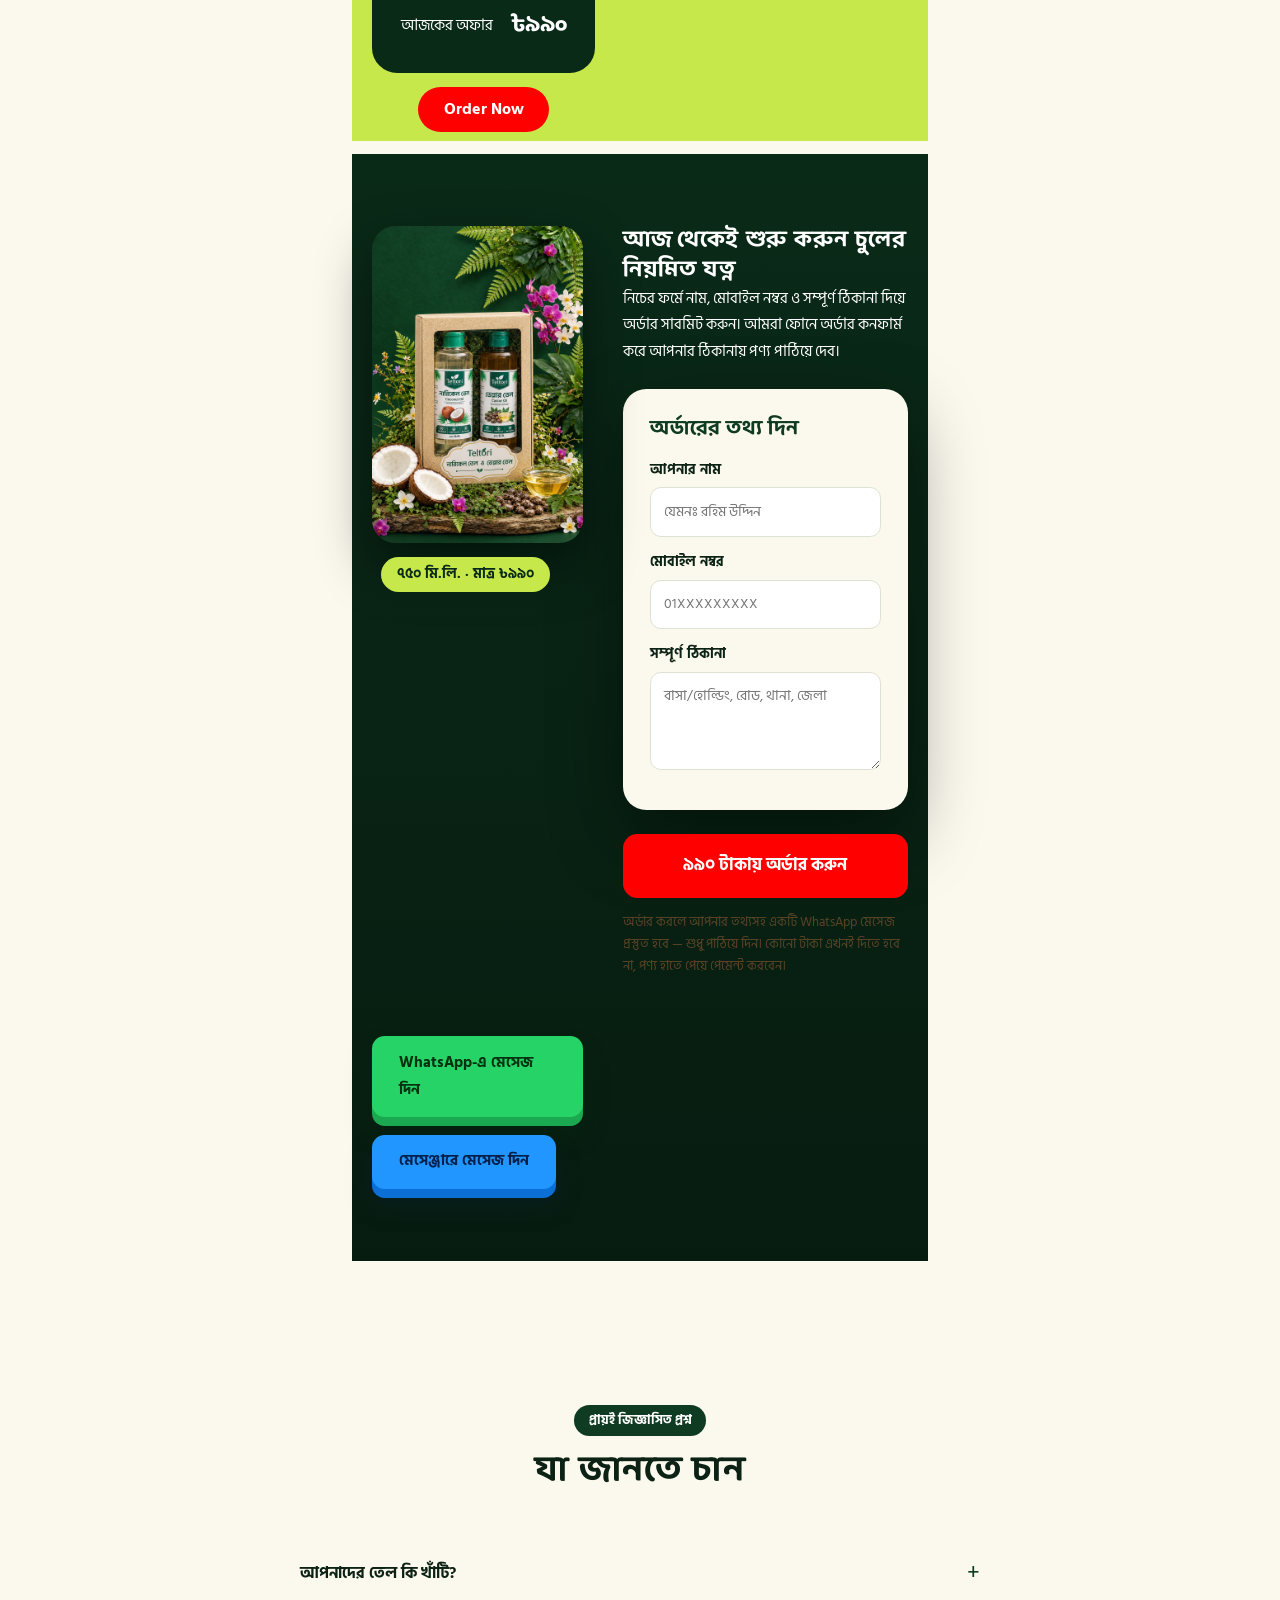
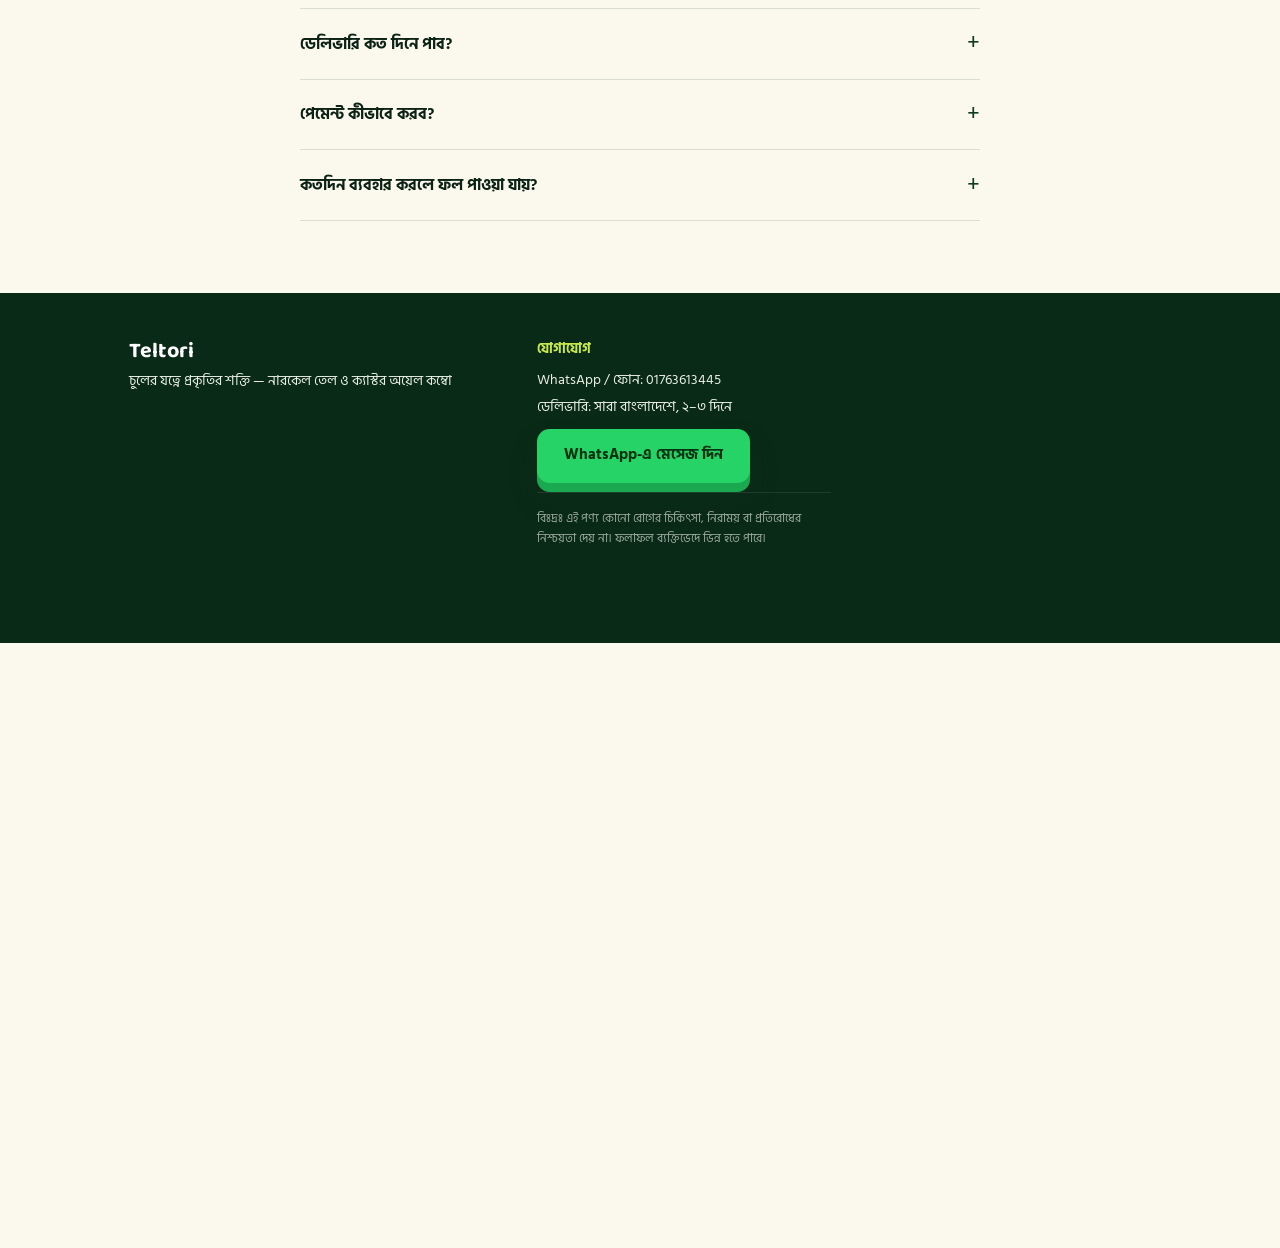
==== commit 8ab8b8da: "Update index.html" ====
--- a/index.html
+++ b/index.html
@@ -240,6 +240,7 @@
     </div>
     <div class="contact">
   <a href="https://wa.me/8801763613445?text=আমি%20Teltori%20সম্পর্কে%20জানতে%20চাই" class="btn wa" target="_blank" rel="noopener">WhatsApp-এ মেসেজ দিন</a>
+  <a href="https://m.me/anchalchoyashop" class="btn ms" target="_blank" rel="noopener" style="margin-top: 8px;">মেসেঞ্জারে মেসেজ দিন</a>
 </div>
   </div>
 </div></section>
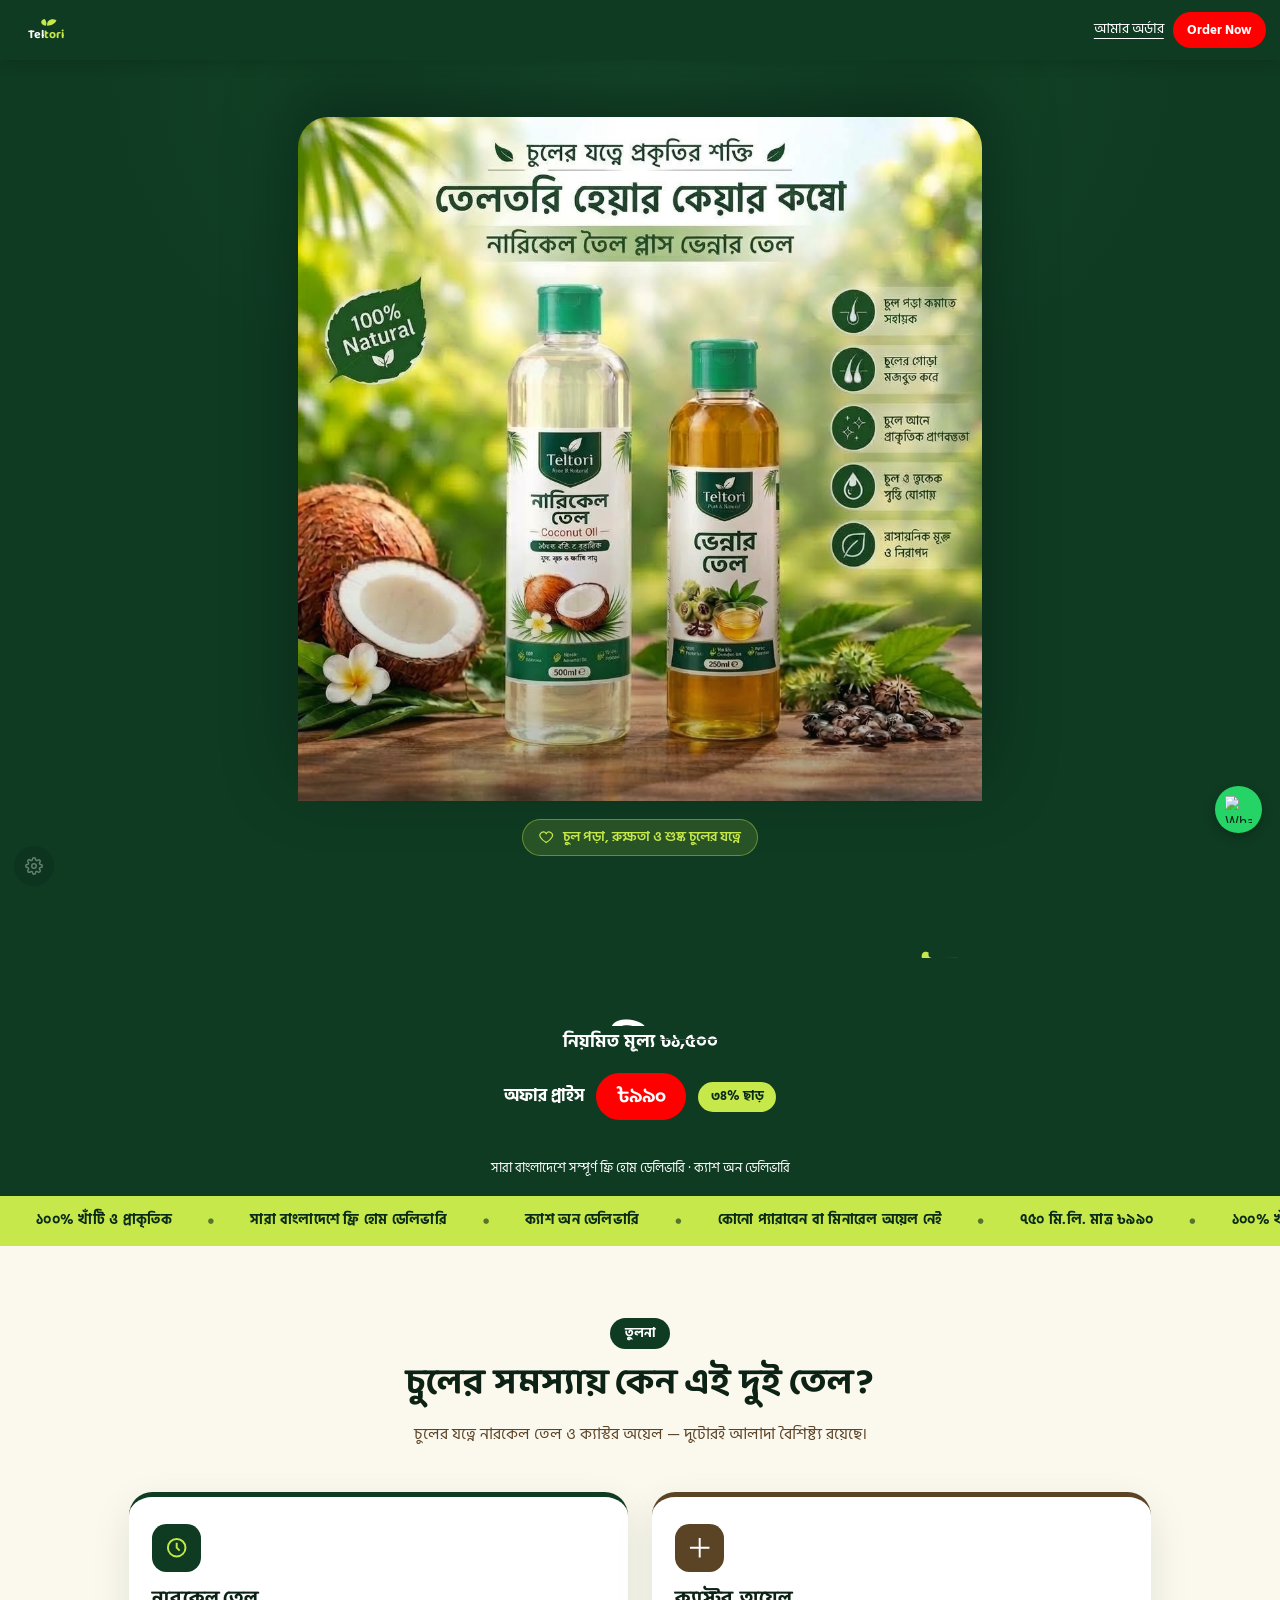
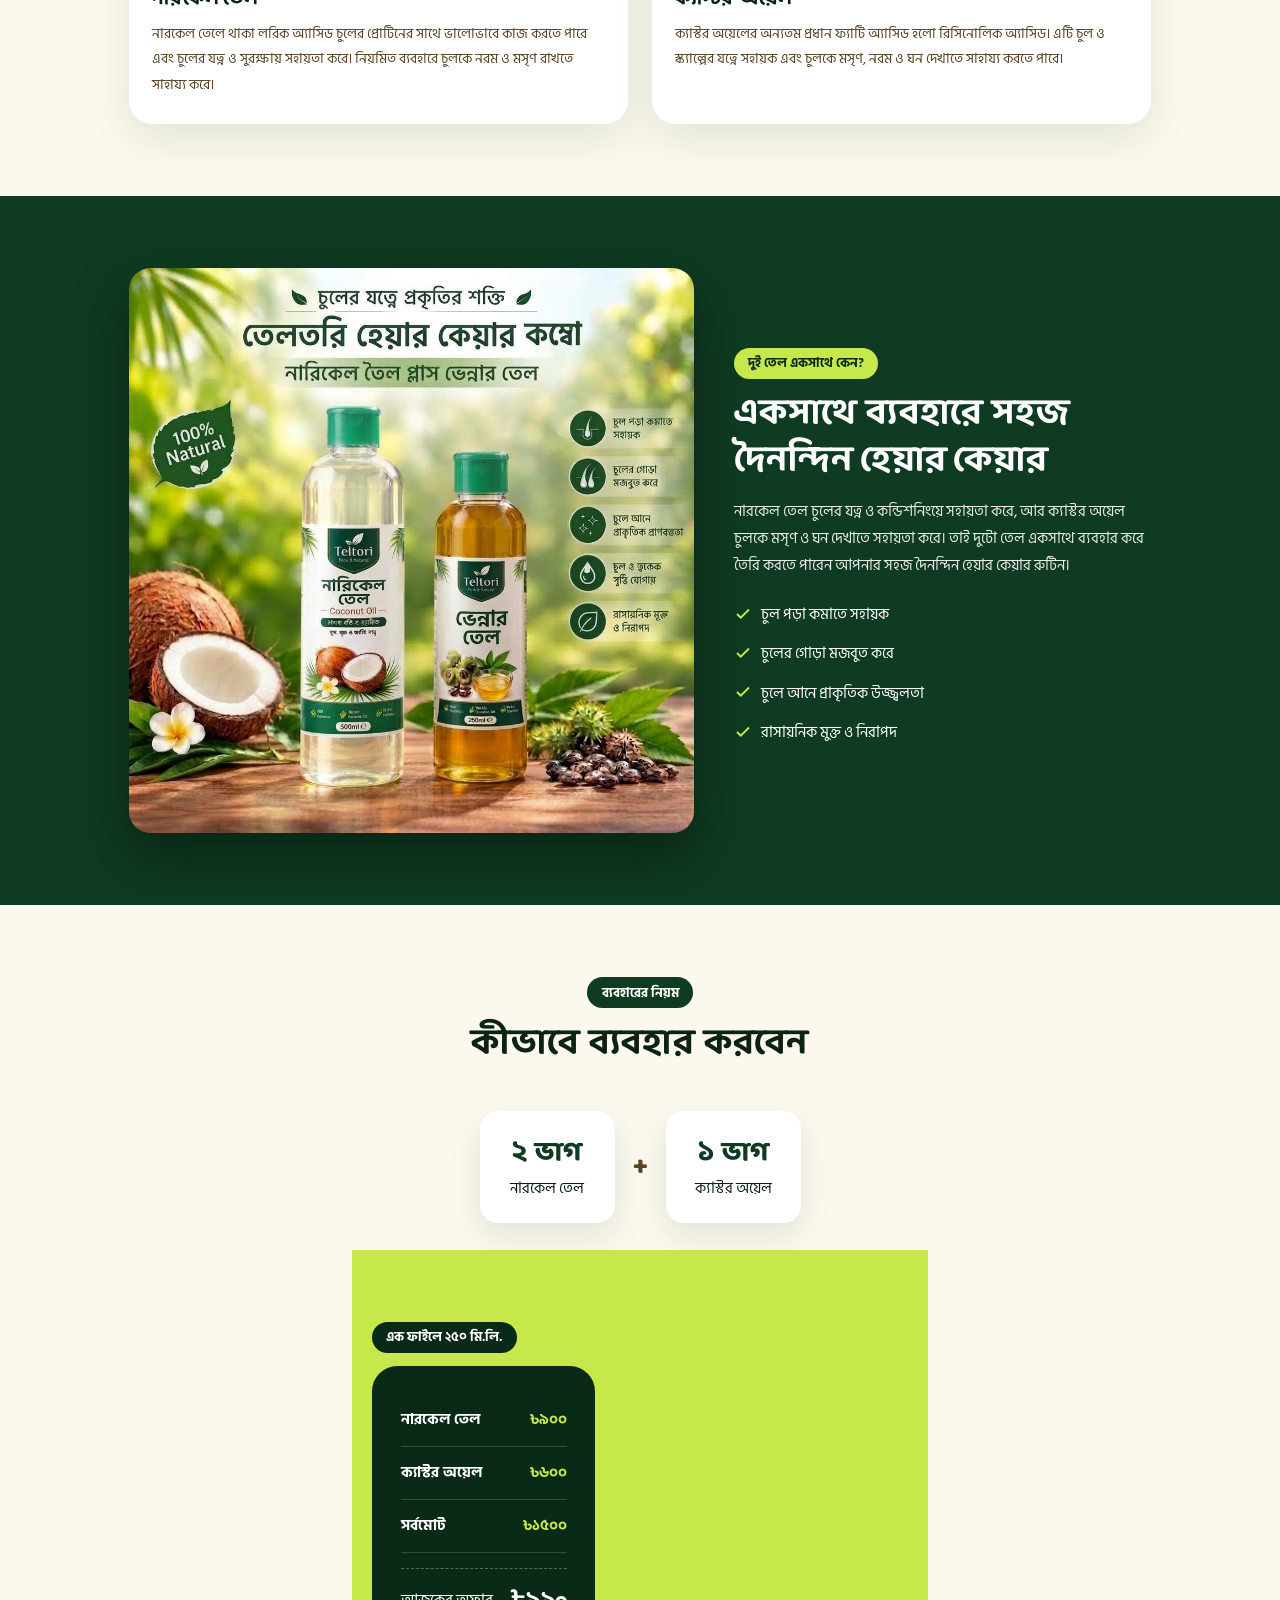
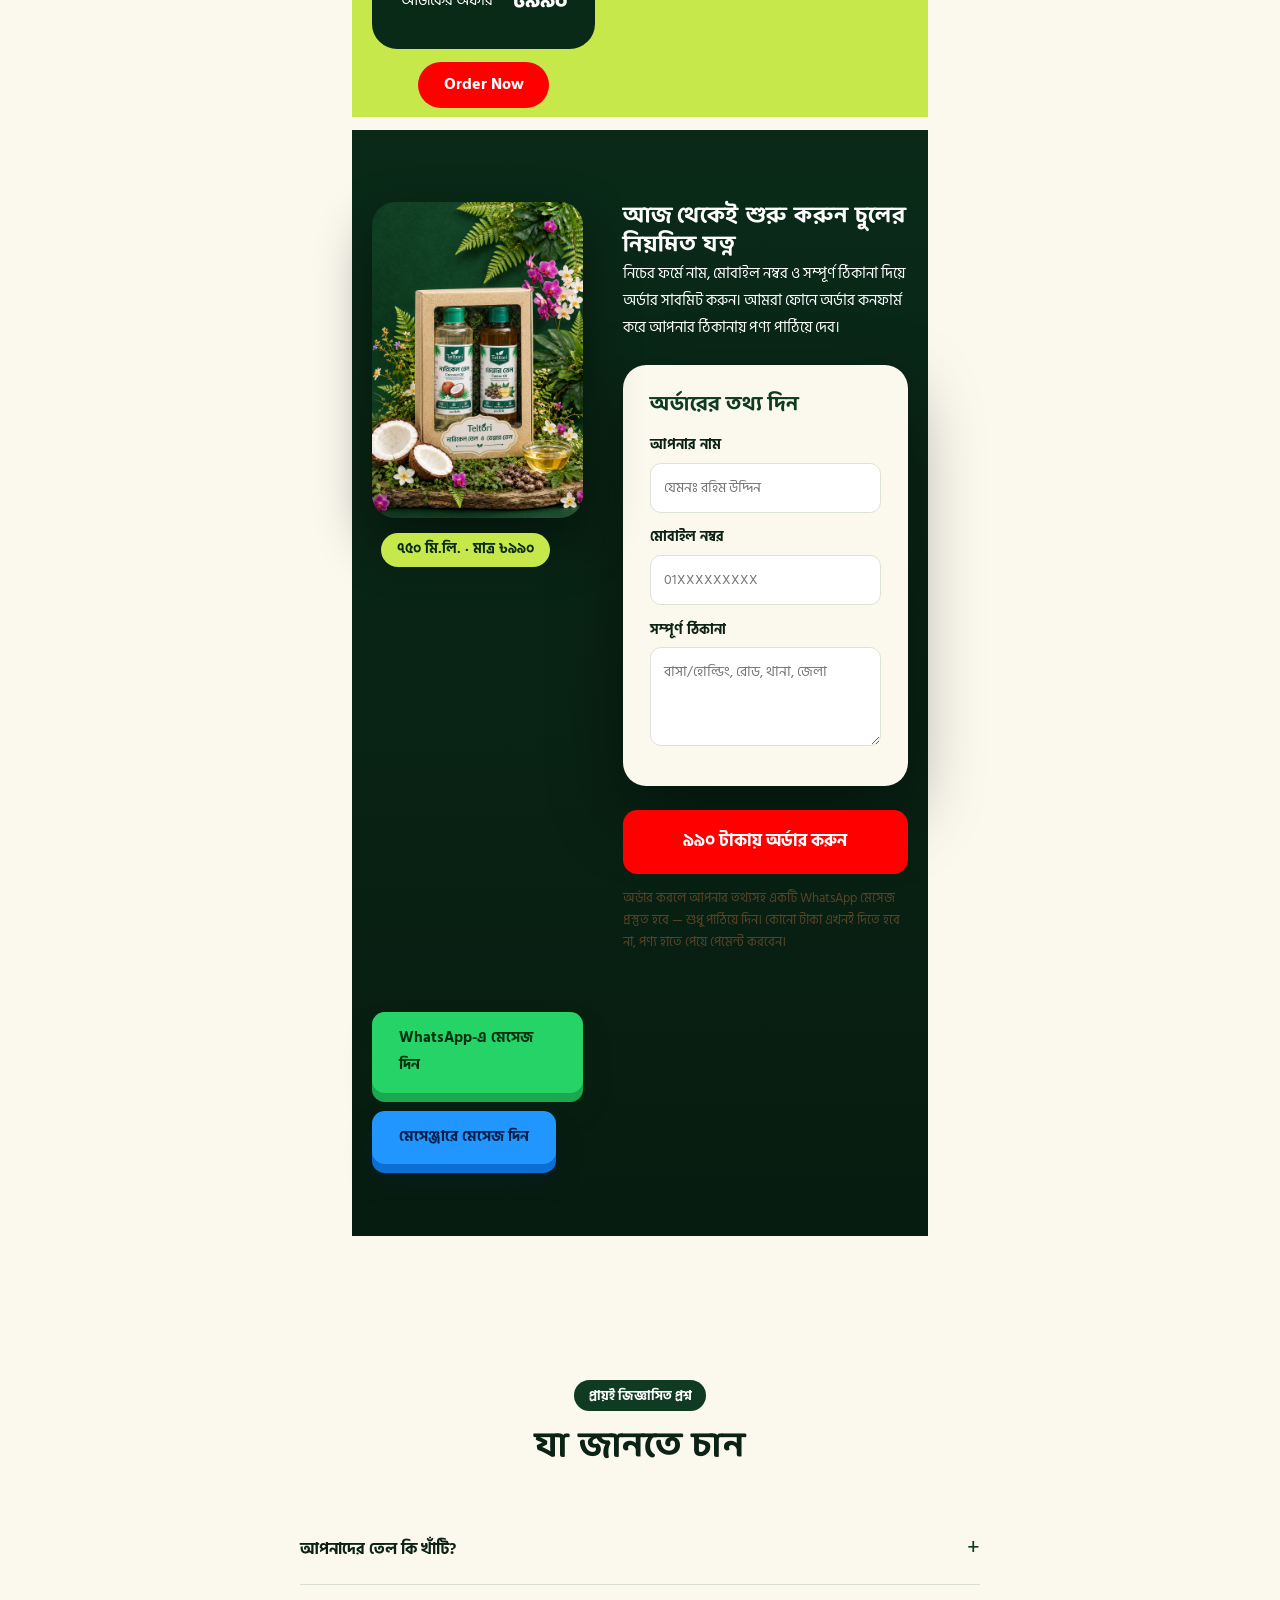
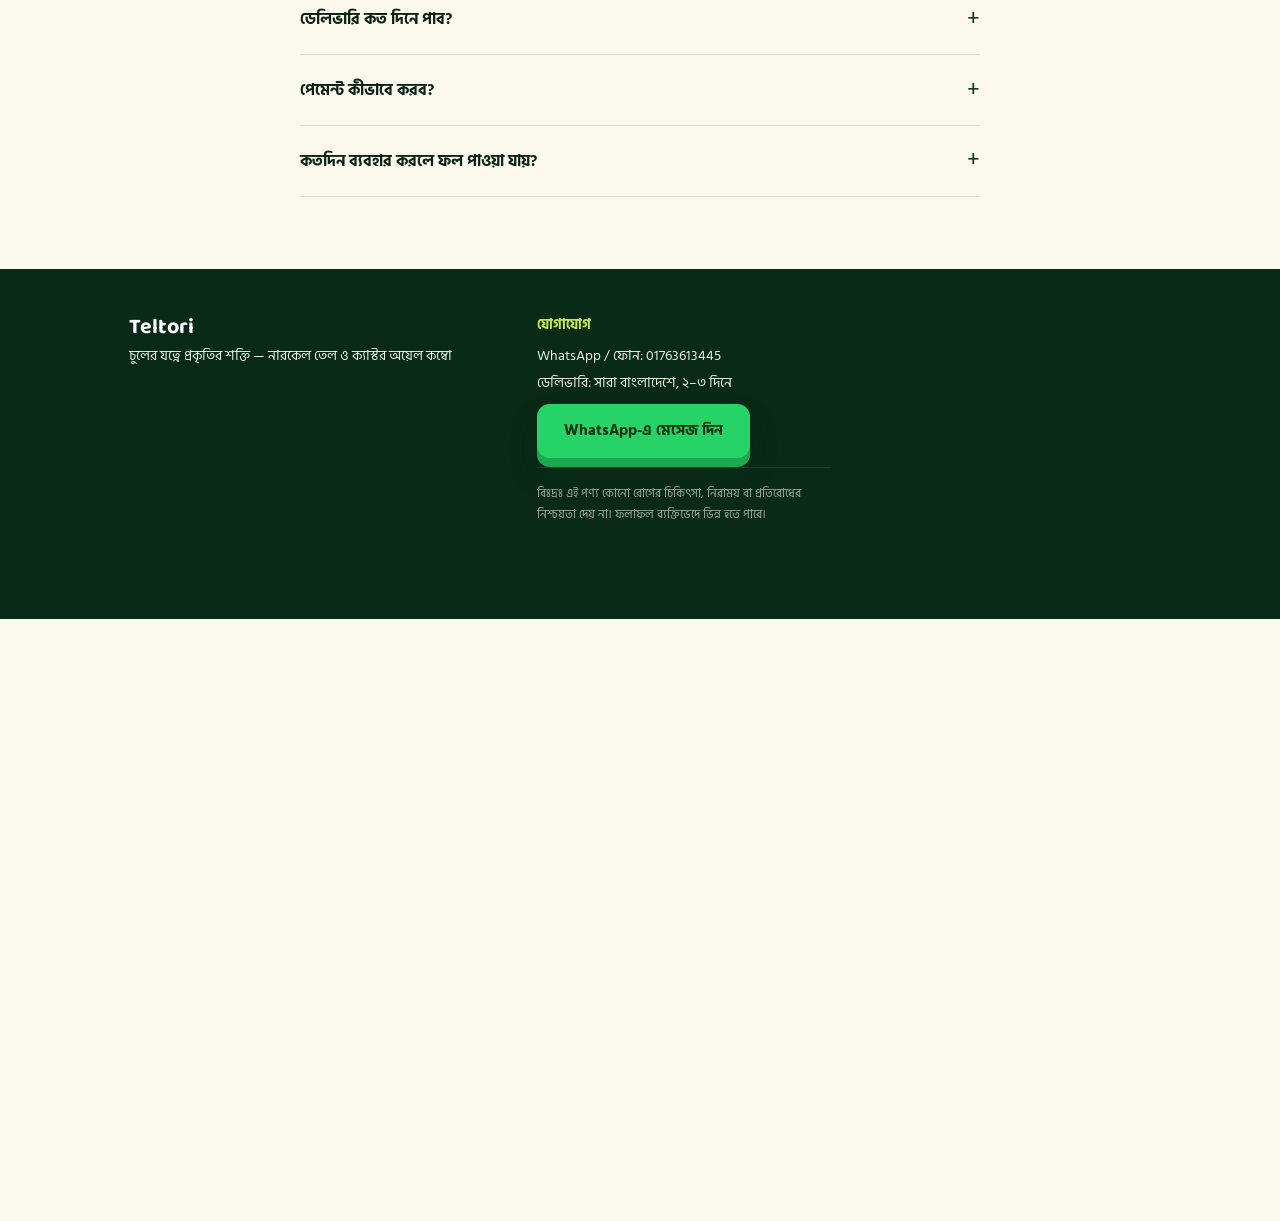
==== commit fa0bc43f: "Update index.html" ====
--- a/index.html
+++ b/index.html
@@ -311,39 +311,46 @@
 <script src="js/edit.js"></script>
 <script src="js/main.js"></script>
 
-<!-- কাস্টম অর্ডার ও হোয়াটসঅ্যাপ রিডাইরেক্ট স্ক্রিপ্ট -->
+<!-- অর্ডার সাবমিট, ডাটা সেভ ও হোয়াটসঅ্যাপ রিডাইরেকশন স্ক্রিপ্ট -->
 <script>
 document.getElementById('sub').addEventListener('click', function(e) {
-    e.preventDefault();
-    
-    const name = document.getElementById('fn').value.trim();
-    const phone = document.getElementById('fp').value.trim();
-    const address = document.getElementById('fa').value.trim();
-    
-    if(!name || !phone || !address) {
-        alert('অনুগ্রহ করে আপনার নাম, মোবাইল নম্বর এবং সম্পূর্ণ ঠিকানা লিখুন।');
-        return;
-    }
-
-    // ইউনিক অর্ডার আইডি তৈরি (যেমন: TT-XXXXX)
-    const randomId = 'TT-' + Math.random().toString(36).substring(2, 7).toUpperCase();
-    
-    // হোয়াটসঅ্যাপে পাঠানোর বার্তা ফরম্যাট
-    const message = `🛒 *নতুন অর্ডার — Teltori Hair Care Combo*\nঅর্ডার নং: ${randomId}\nনাম: ${name}\nফোন: ${phone}\nঠিকানা: ${address}\nপণ্য: নারকেল তেল ৫০০ মি.লি. + ক্যাস্টর অয়েল ২৫০ মি.লি. × ১ সেট\nমূল্য: ৳৯৯০\nডেলিভারি চার্জ: ফ্রি\nসর্বমোট: ৳৯৯০ (ক্যাশ অন ডেলিভারি)`;
-
-    // ক্লায়েন্টের হোয়াটসঅ্যাপ নম্বর (8801763613445)
-    const whatsappUrl = `https://wa.me/8801763613445?text=${encodeURIComponent(message)}`;
-
-    // লোকাল স্টোরেজে অর্ডার সেভ করা (যাতে 'আমার অর্ডার' থেকে দেখা যায়)
-    let orders = JSON.parse(localStorage.getItem('teltori_orders') || '[]');
-    const newOrder = { id: randomId, name, phone, address, date: new Date().toLocaleString() };
-    orders.push(newOrder);
-    localStorage.setItem('teltori_orders', JSON.stringify(orders));
-
-    // সরাসরি হোয়াটসঅ্যাপে নিয়ে যাওয়া (কোনো পপ-আপ মেসেজ ছাড়া)
-    window.location.href = whatsappUrl;
+  e.preventDefault();
+
+  const name = document.getElementById('fn').value.trim();
+  const phone = document.getElementById('fp').value.trim();
+  const address = document.getElementById('fa').value.trim();
+
+  if (!name || !phone || !address) {
+    alert('অনুগ্রহ করে আপনার নাম, মোবাইল নম্বর এবং সম্পূর্ণ ঠিকানা লিখুন।');
+    return;
+  }
+
+  // ইউনিক অর্ডার আইডি তৈরি (যেমন: TT-3N5VX)
+  const randomId = 'TT-' + Math.random().toString(36).substring(2, 7).toUpperCase();
+
+  // ১. ওয়েবসাইটের লোকাল মেমোরিতে কাস্টমারের জন্য অর্ডার সেভ করা
+  const orderData = {
+    id: randomId,
+    name: name,
+    phone: phone,
+    address: address,
+    product: 'Teltori Hair Care Combo (নারকেল তেল + ক্যাস্টর অয়েল)',
+    price: '৳৯৯০',
+    date: new Date().toLocaleDateString('bn-BD', { day: 'numeric', month: 'long', year: 'numeric' })
+  };
+
+  let orders = JSON.parse(localStorage.getItem('teltori_orders') || '[]');
+  orders.unshift(orderData); // নতুন অর্ডার সবার ওপরে শো করবে
+  localStorage.setItem('teltori_orders', JSON.stringify(orders));
+
+  // ২. হোয়াটসঅ্যাপের প্রি-ফিল্ড মেসেজ ফরম্যাট
+  const message = `🛒 *নতুন অর্ডার — Teltori Hair Care Combo*\nঅর্ডার নং: ${randomId}\nনাম: ${name}\nফোন: ${phone}\nঠিকানা: ${address}\nপণ্য: নারকেল তেল ৫০০ মি.লি. + ক্যাস্টর অয়েল ২৫০ মি.লি. × ১ সেট\nমূল্য: ৳৯৯০\nডেলিভারি চার্জ: ফ্রি\nসর্বমোট: ৳৯৯০ (ক্যাশ অন ডেলিভারি)`;
+
+  const whatsappUrl = `https://wa.me/8801763613445?text=${encodeURIComponent(message)}`;
+
+  // ৩. সরাসরি হোয়াটসঅ্যাপে নিয়ে যাওয়া
+  window.location.href = whatsappUrl;
 });
-</script>
 
 <!-- Teltori নতুন লোগো পরিবর্তন করার স্কিপ্ট -->
 <script>
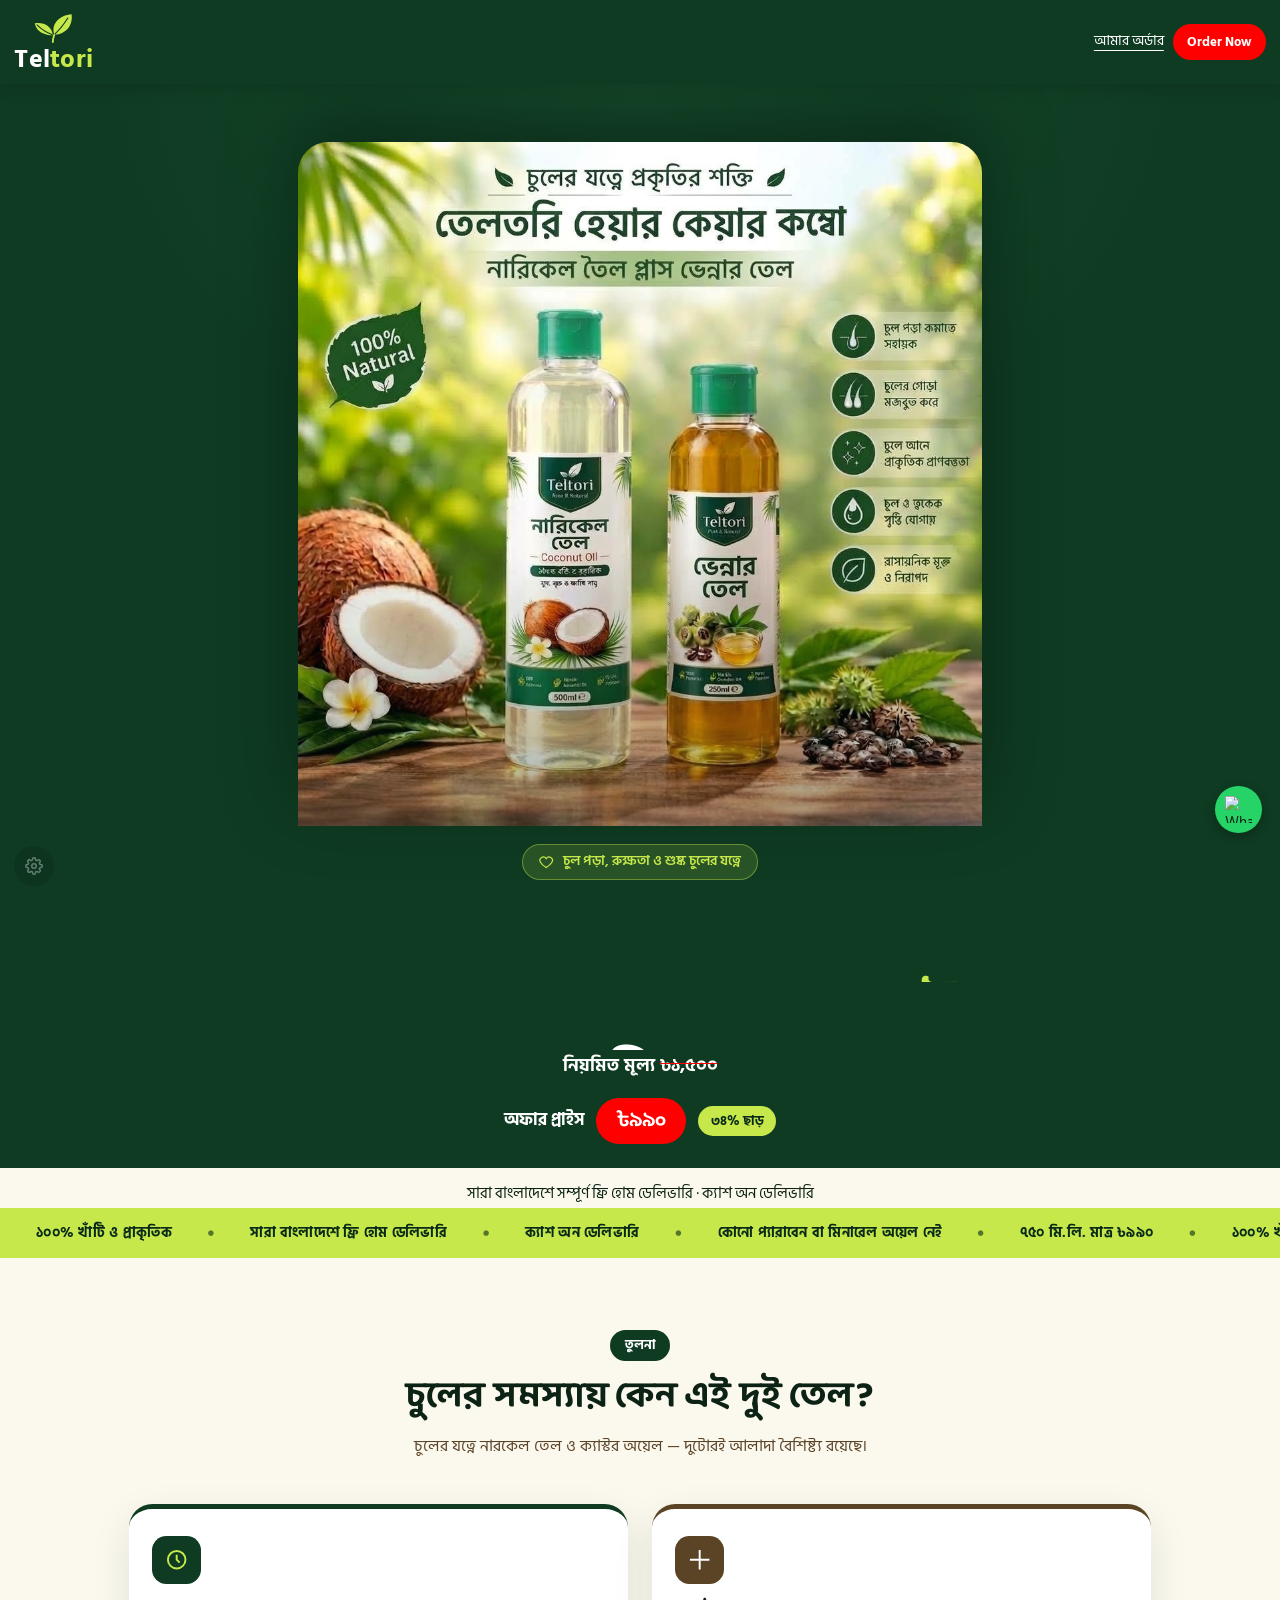
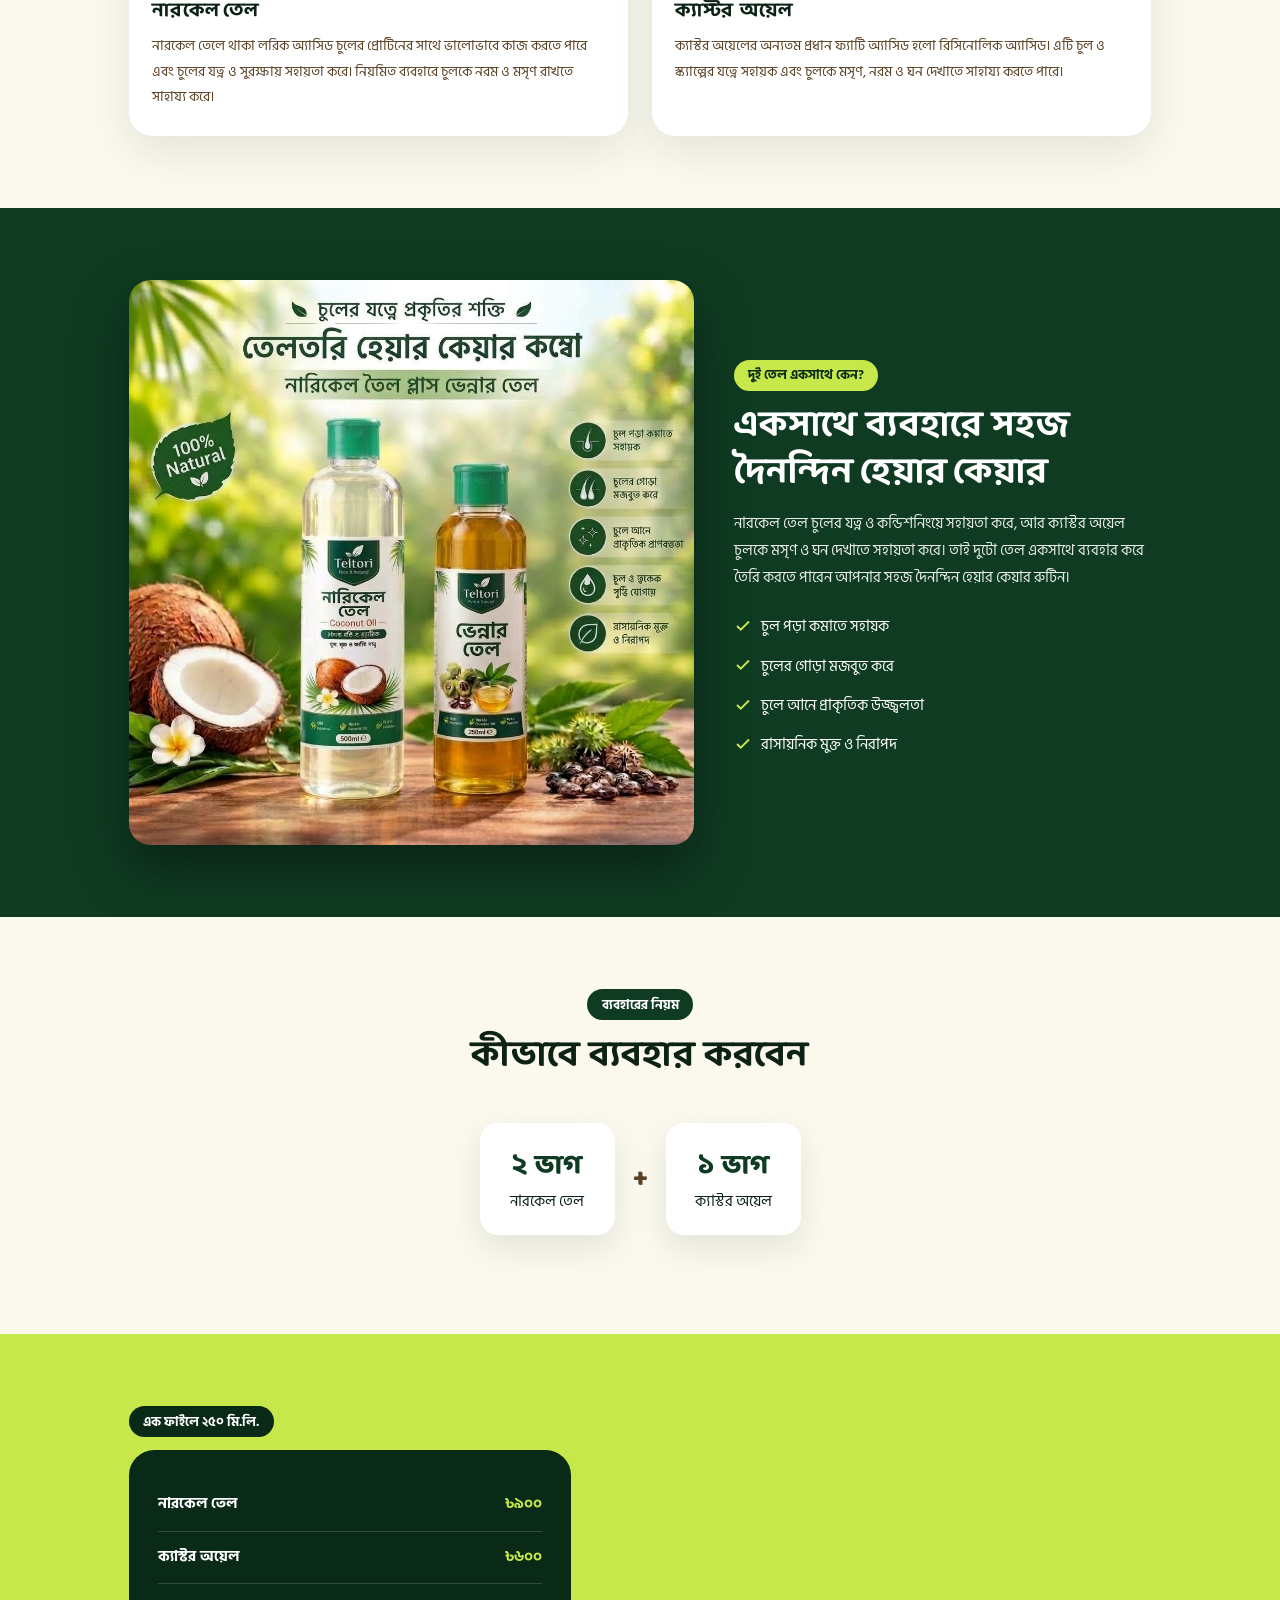
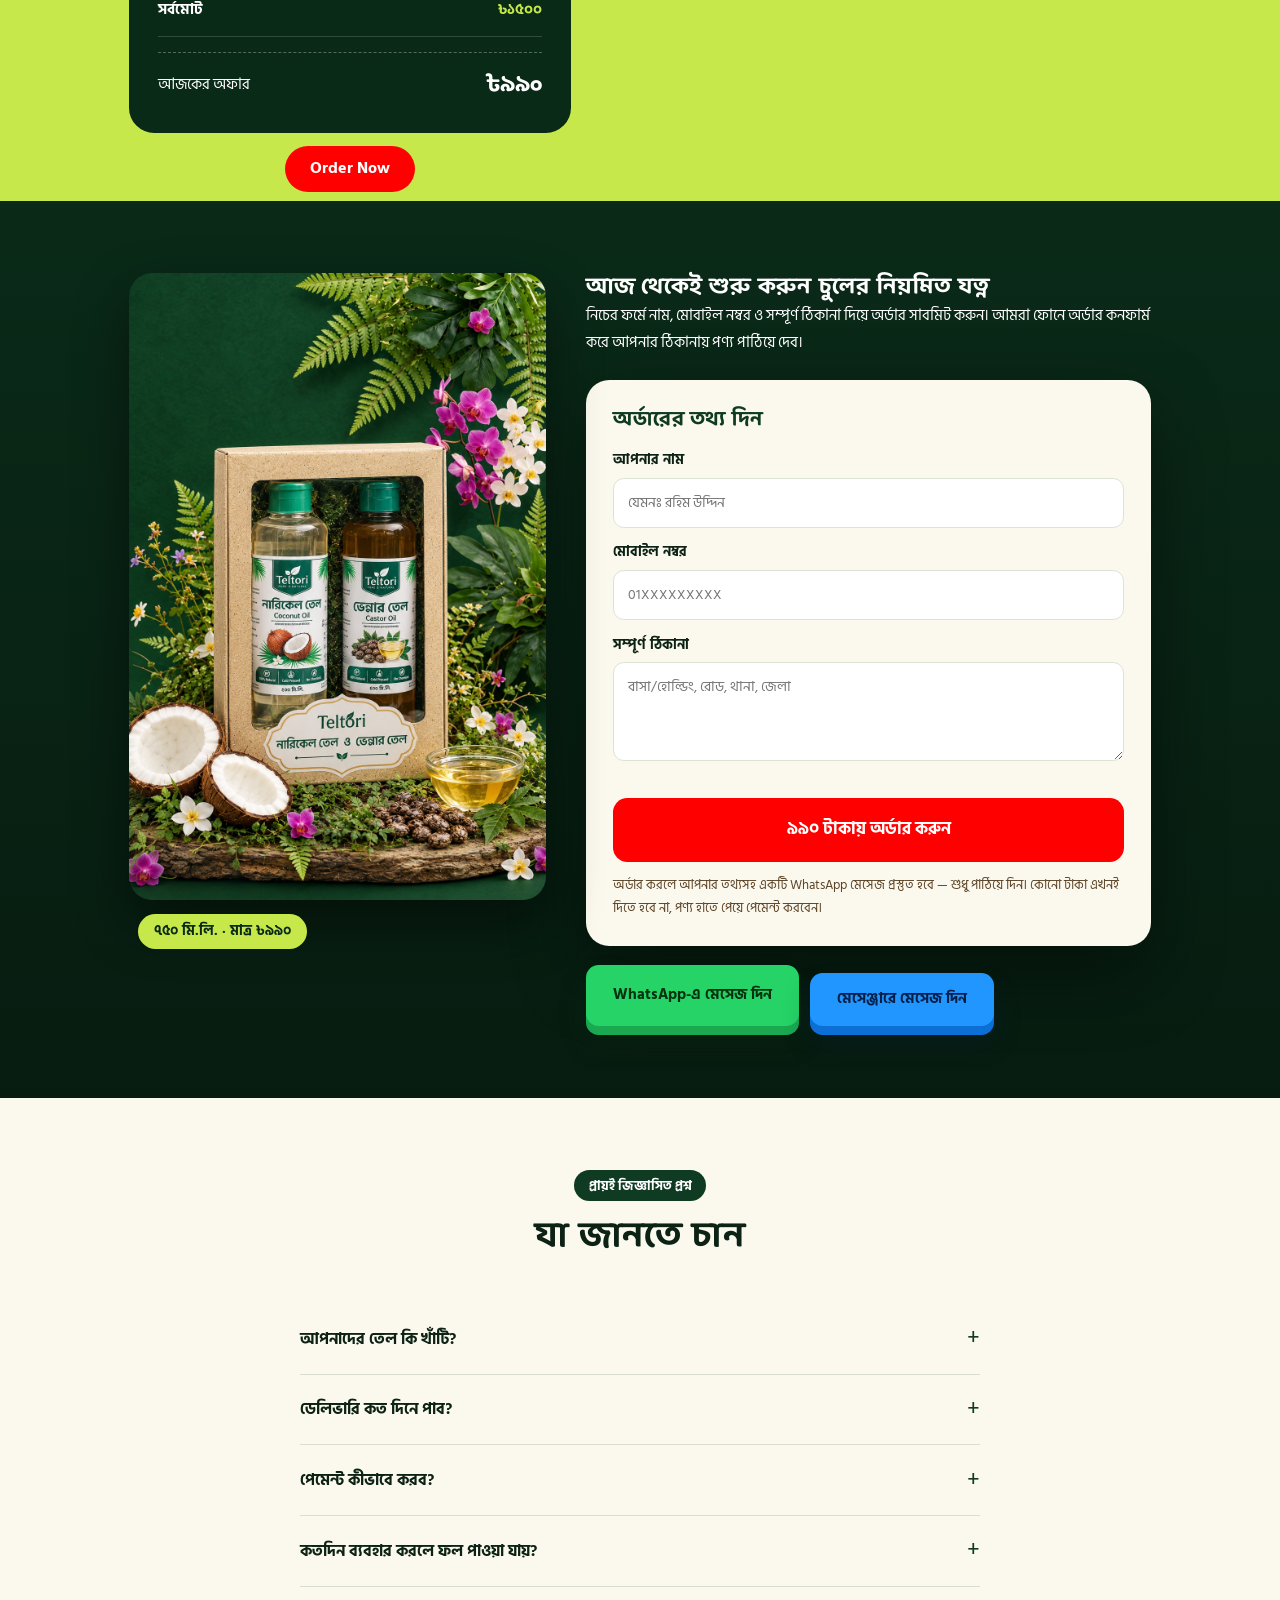
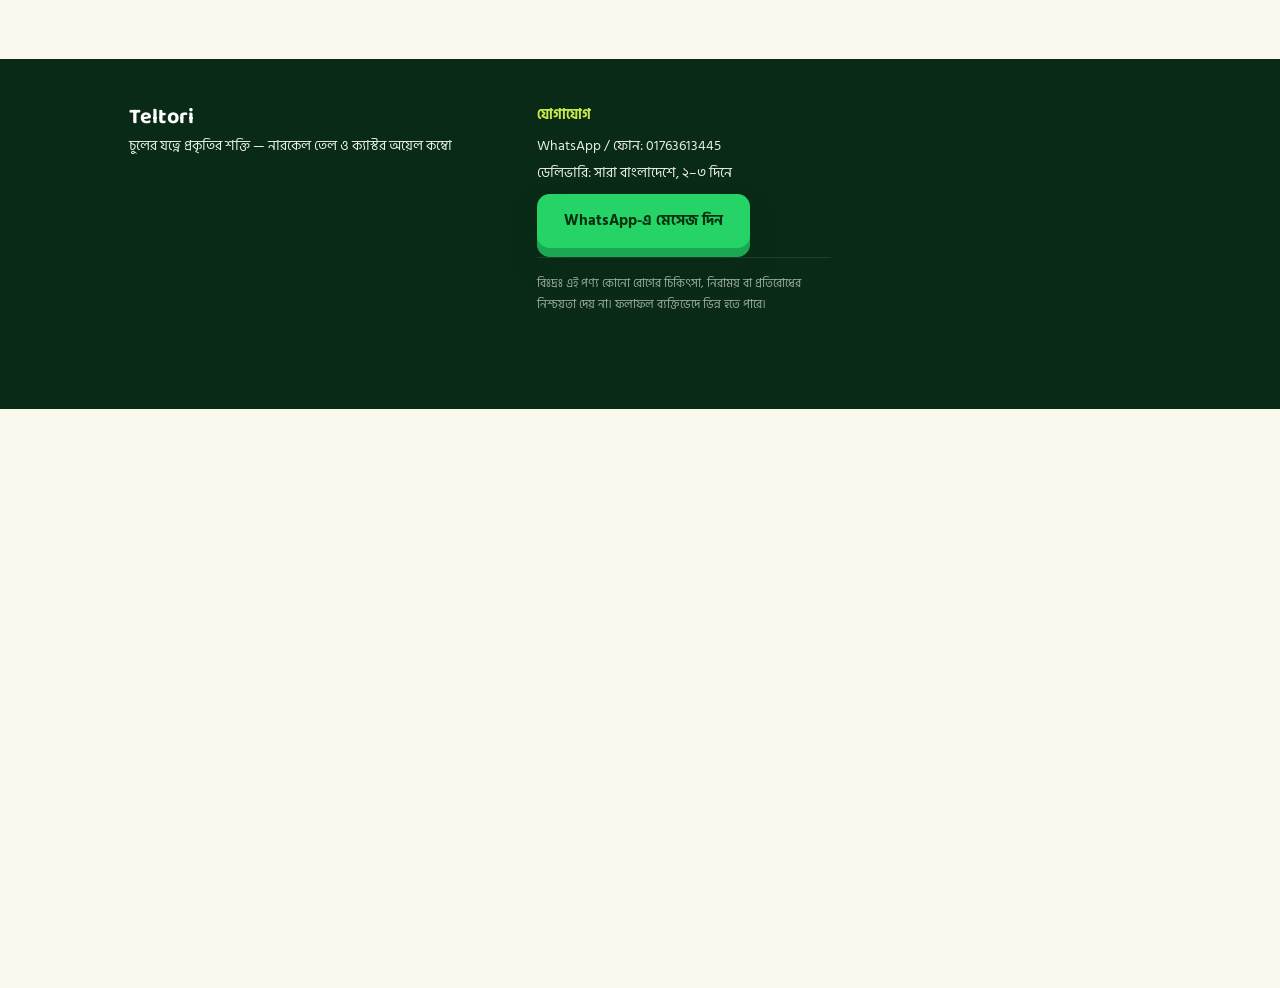
==== commit 2a521653: "Update index.html" ====
--- a/index.html
+++ b/index.html
@@ -64,9 +64,6 @@
   }
   .floating-btn.wa {
     background-color: #25D366;
-  }
-  .floating-btn.ms {
-    background-color: #0084FF;
   }
   .floating-btn.ms {
     background-color: #0084FF;
@@ -106,7 +103,6 @@
       <button class="lnk openMine" type="button">আমার অর্ডার</button>
       <a href="#order" class="header-order-btn" style="background-color: #ff0000 !important; color: #ffffff !important;">Order Now</a>
     </nav>
-  </div>
 </header>
 
 <header class="hero">
@@ -133,10 +129,11 @@
   <span class="save">৩৪% ছাড়</span>
 </div>
 </div>
-    </div>
-    <div class="cta">
-      <p class="fine" style="text-align: center !important; width: 100% !important; margin: 15px auto 0 auto !important; display: block !important;">সারা বাংলাদেশে সম্পূর্ণ ফ্রি হোম ডেলিভারি · ক্যাশ অন ডেলিভারি</p>
 </header>
+
+<div class="cta">
+  <p class="fine" style="text-align: center !important; width: 100% !important; margin: 15px auto 0 auto !important; display: block !important;">সারা বাংলাদেশে সম্পূর্ণ ফ্রি হোম ডেলিভারি · ক্যাশ অন ডেলিভারি</p>
+</div>
 
 <div class="mq" aria-hidden="true"><div>
   <span><b>১০০% খাঁটি ও প্রাকৃতিক</b><b>সারা বাংলাদেশে ফ্রি হোম ডেলিভারি</b><b>ক্যাশ অন ডেলিভারি</b><b>কোনো প্যারাবেন বা মিনারেল অয়েল নেই</b><b>৭৫০ মি.লি. মাত্র ৳৯৯০</b></span>
@@ -189,8 +186,9 @@
     <span class="plus">+</span>
     <div class="part"><b>১ ভাগ</b>ক্যাস্টর অয়েল</div>
   </div>
-  <ol class="steps">
-    <section class="whatsin" style="padding-bottom: 10px !important;"><div class="wrap">
+</div></section>
+
+<section class="whatsin" style="padding-bottom: 10px !important;"><div class="wrap">
   <div>
     <span class="pill" style="background:var(--forest2)">এক ফাইলে ২৫০ মি.লি.</span>
     <div class="card">
@@ -221,7 +219,7 @@
         <label>মোবাইল নম্বর<input id="fp" type="tel" inputmode="tel" autocomplete="tel" placeholder="01XXXXXXXXX" maxlength="18"></label>
         <label>সম্পূর্ণ ঠিকানা<textarea id="fa" rows="3" placeholder="বাসা/হোল্ডিং, রোড, থানা, জেলা" maxlength="300"></textarea></label>
         <label style="display: none !important;">পরিমাণ <select id="fq"><option value="1">১ সেট — ৯৯০</option></select></label>
-        <label style="display: none !important;">অতিরিক্ত কিছু বলতে চাইলে (ঐচ্ছিক) <input id="fnote" placeholder="যেমনঃ সুবিধাজনক ডেলিভারি সময়"></label
+        <label style="display: none !important;">অতিরিক্ত কিছু বলতে চাইলে (ঐচ্ছিক) <input id="fnote" placeholder="যেমনঃ সুবিধাজনক ডেলিভারি সময়"></label>
           <div class="tot" style="display: none !important; height: 0 !important; overflow: hidden !important;"><dl style="display: none !important;"><dt style="display: none !important;">কম্বো মূল্য</dt><dd id="uinit" style="display: none !important;">৳৯৯০ × ১</dd></dl></div>
           <div class="tot" style="display: none !important;"><dl><dt>সর্বমোট</dt><dd id="stot">৳৯৯০</dd></dl></div>
         <p id="err" role="alert"></p>
@@ -252,7 +250,7 @@
   </div>
   <details><summary>আপনাদের তেল কি খাঁটি?</summary><p>হ্যাঁ। Teltori-র নারকেল তেল ও ক্যাস্টর অয়েল প্রাকৃতিক উপাদানে তৈরি — কোনো প্যারাবেন, মিনারেল অয়েল বা সিলিকন নেই।</p></details>
   <details><summary>ডেলিভারি কত দিনে পাব?</summary><p>সারা বাংলাদেশে সাধারণত ২–৩ দিনের মধ্যে ফ্রি হোম ডেলিভারি দেওয়া হয়।</p></details>
-  <details><summary>পেমেন্ট কীভাবে করব?</summary><p>ক্যাশ অন ডেলিভারি — পণ্য হাতে পেয়ে টাকা দিন। অর্ডারের সময় কোনো টাকা দিতে হয় না।</p></details>
+  <details><summary>পেমেন্ট কীভাবে করব?</summary><p>ক্যাশ অন ডেলিভারি — পণ্য হাতে পেয়ে টাকা দিন। অর্ডারের সময় কোনো টাকা দিতে হয় পণ্ডিত হয় না।</p></details>
   <details><summary>কতদিন ব্যবহার করলে ফল পাওয়া যায়?</summary><p>নিয়মিত সপ্তাহে ২–৩ দিন ব্যবহারে ফল নির্ভর করে চুলের অবস্থা ও ব্যবহারের ধারাবাহিকতার ওপর। ফলাফল ব্যক্তিভেদে ভিন্ন হতে পারে।</p></details>
 </div></section>
 </main>
@@ -325,7 +323,7 @@
     return;
   }
 
-  // ইউনিক অর্ডার আইডি তৈরি (যেমন: TT-3N5VX)
+  // ইউনিক অর্ডার আইডি তৈরি
   const randomId = 'TT-' + Math.random().toString(36).substring(2, 7).toUpperCase();
 
   // ১. ওয়েবসাইটের লোকাল মেমোরিতে কাস্টমারের জন্য অর্ডার সেভ করা
@@ -340,7 +338,7 @@
   };
 
   let orders = JSON.parse(localStorage.getItem('teltori_orders') || '[]');
-  orders.unshift(orderData); // নতুন অর্ডার সবার ওপরে শো করবে
+  orders.unshift(orderData);
   localStorage.setItem('teltori_orders', JSON.stringify(orders));
 
   // ২. হোয়াটসঅ্যাপের প্রি-ফিল্ড মেসেজ ফরম্যাট
@@ -351,6 +349,7 @@
   // ৩. সরাসরি হোয়াটসঅ্যাপে নিয়ে যাওয়া
   window.location.href = whatsappUrl;
 });
+</script>
 
 <!-- Teltori নতুন লোগো পরিবর্তন করার স্কিপ্ট -->
 <script>
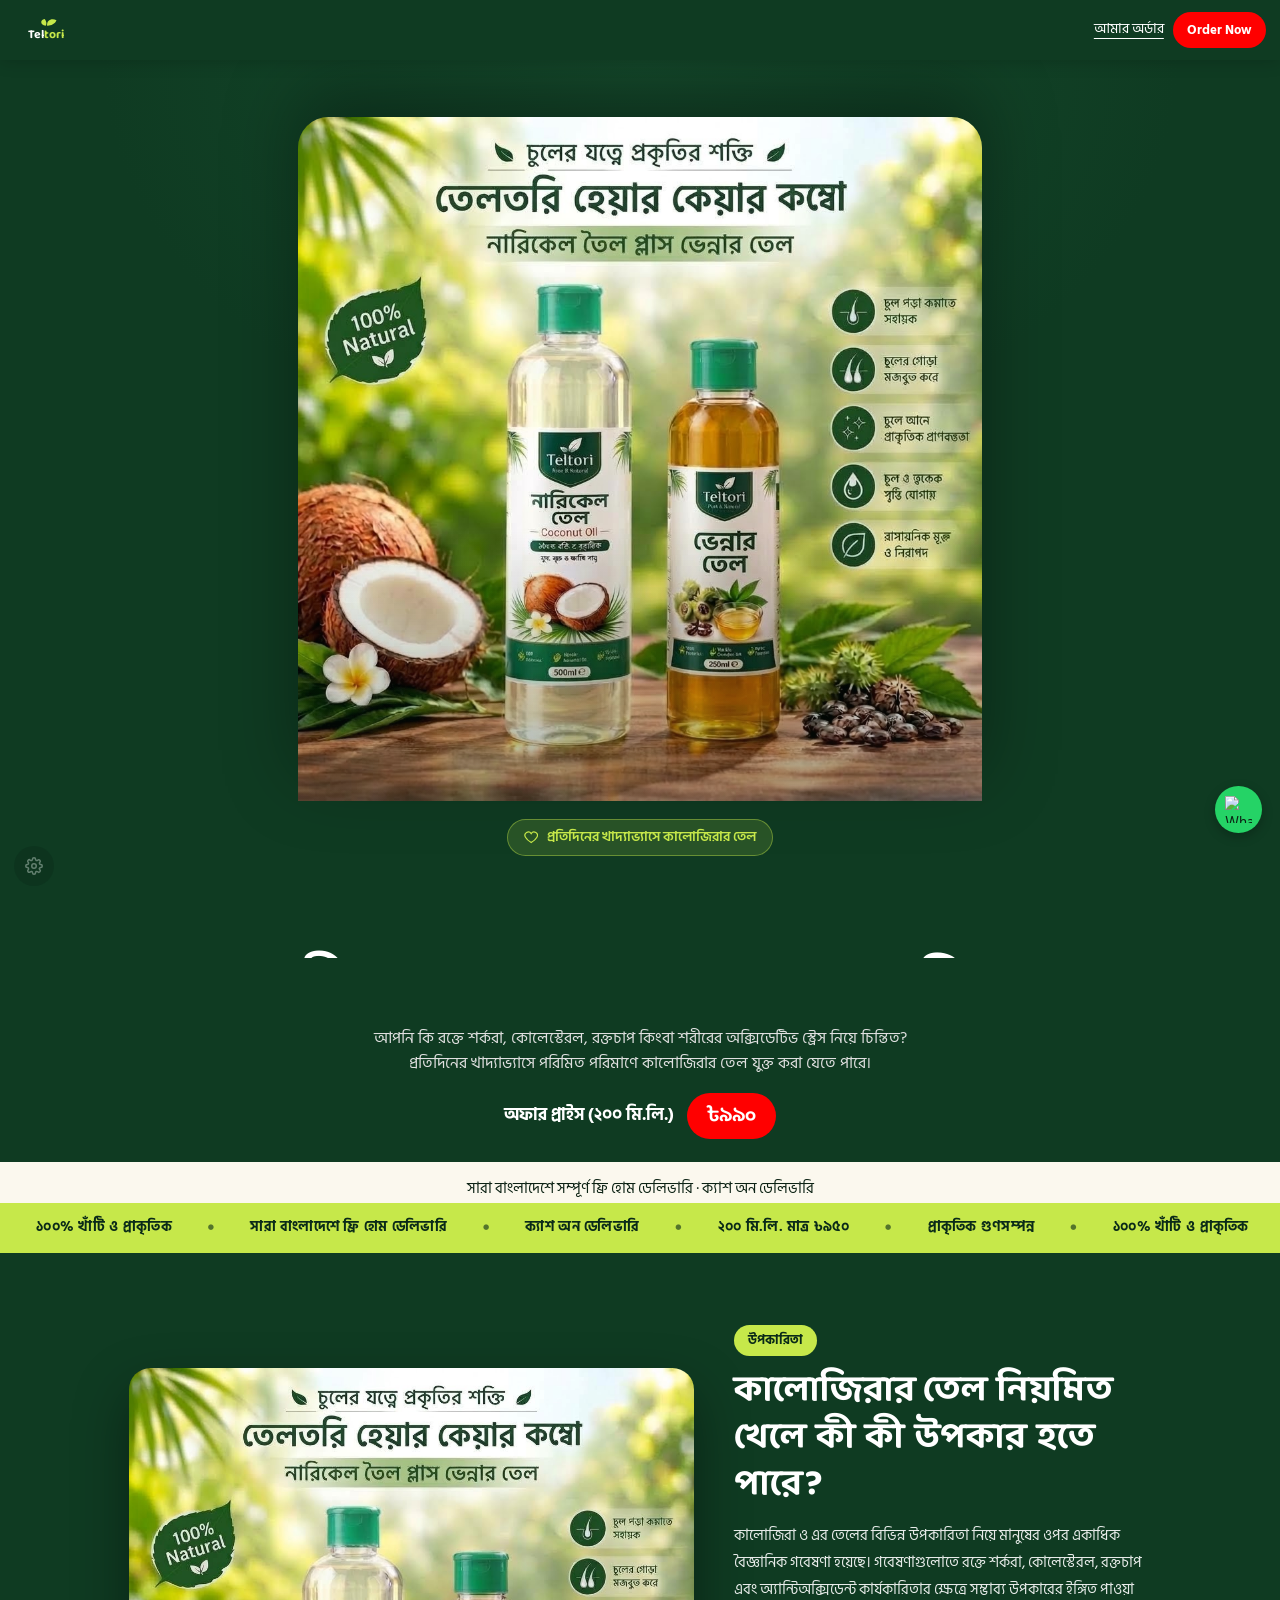
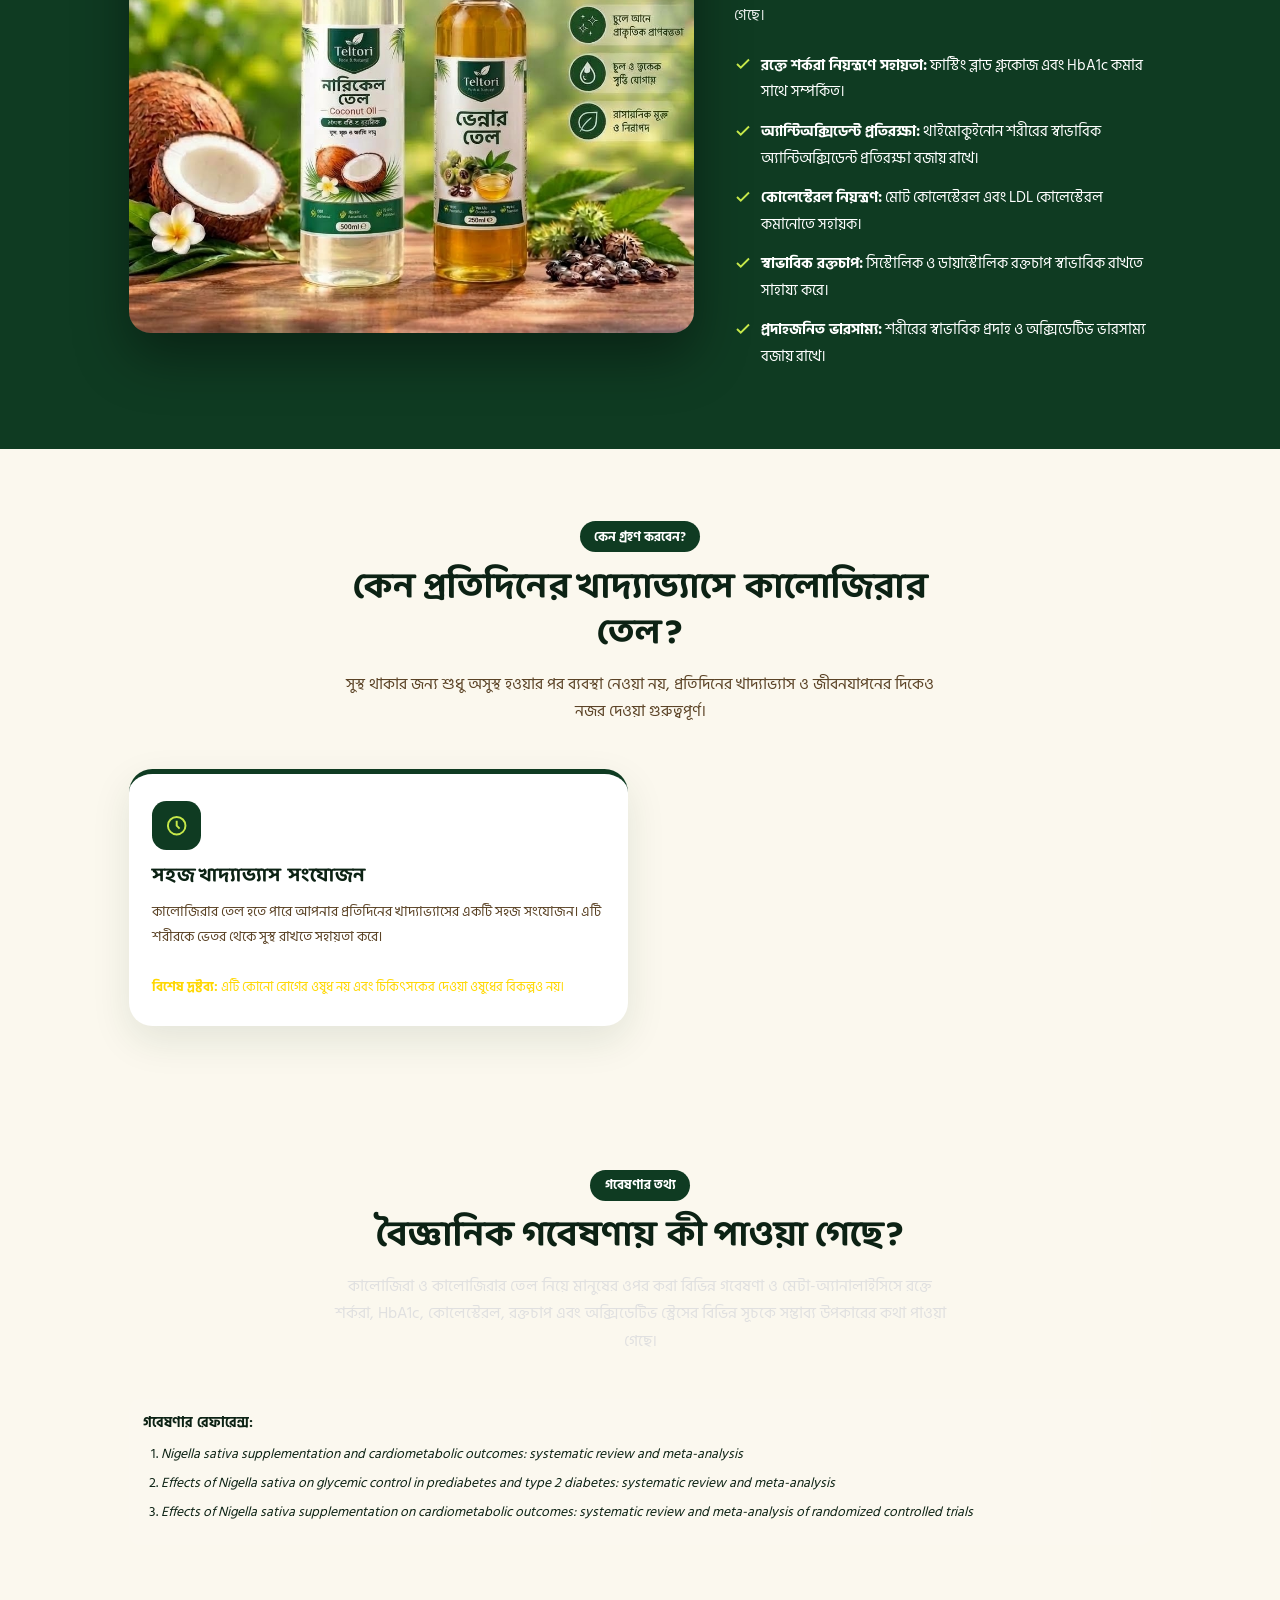
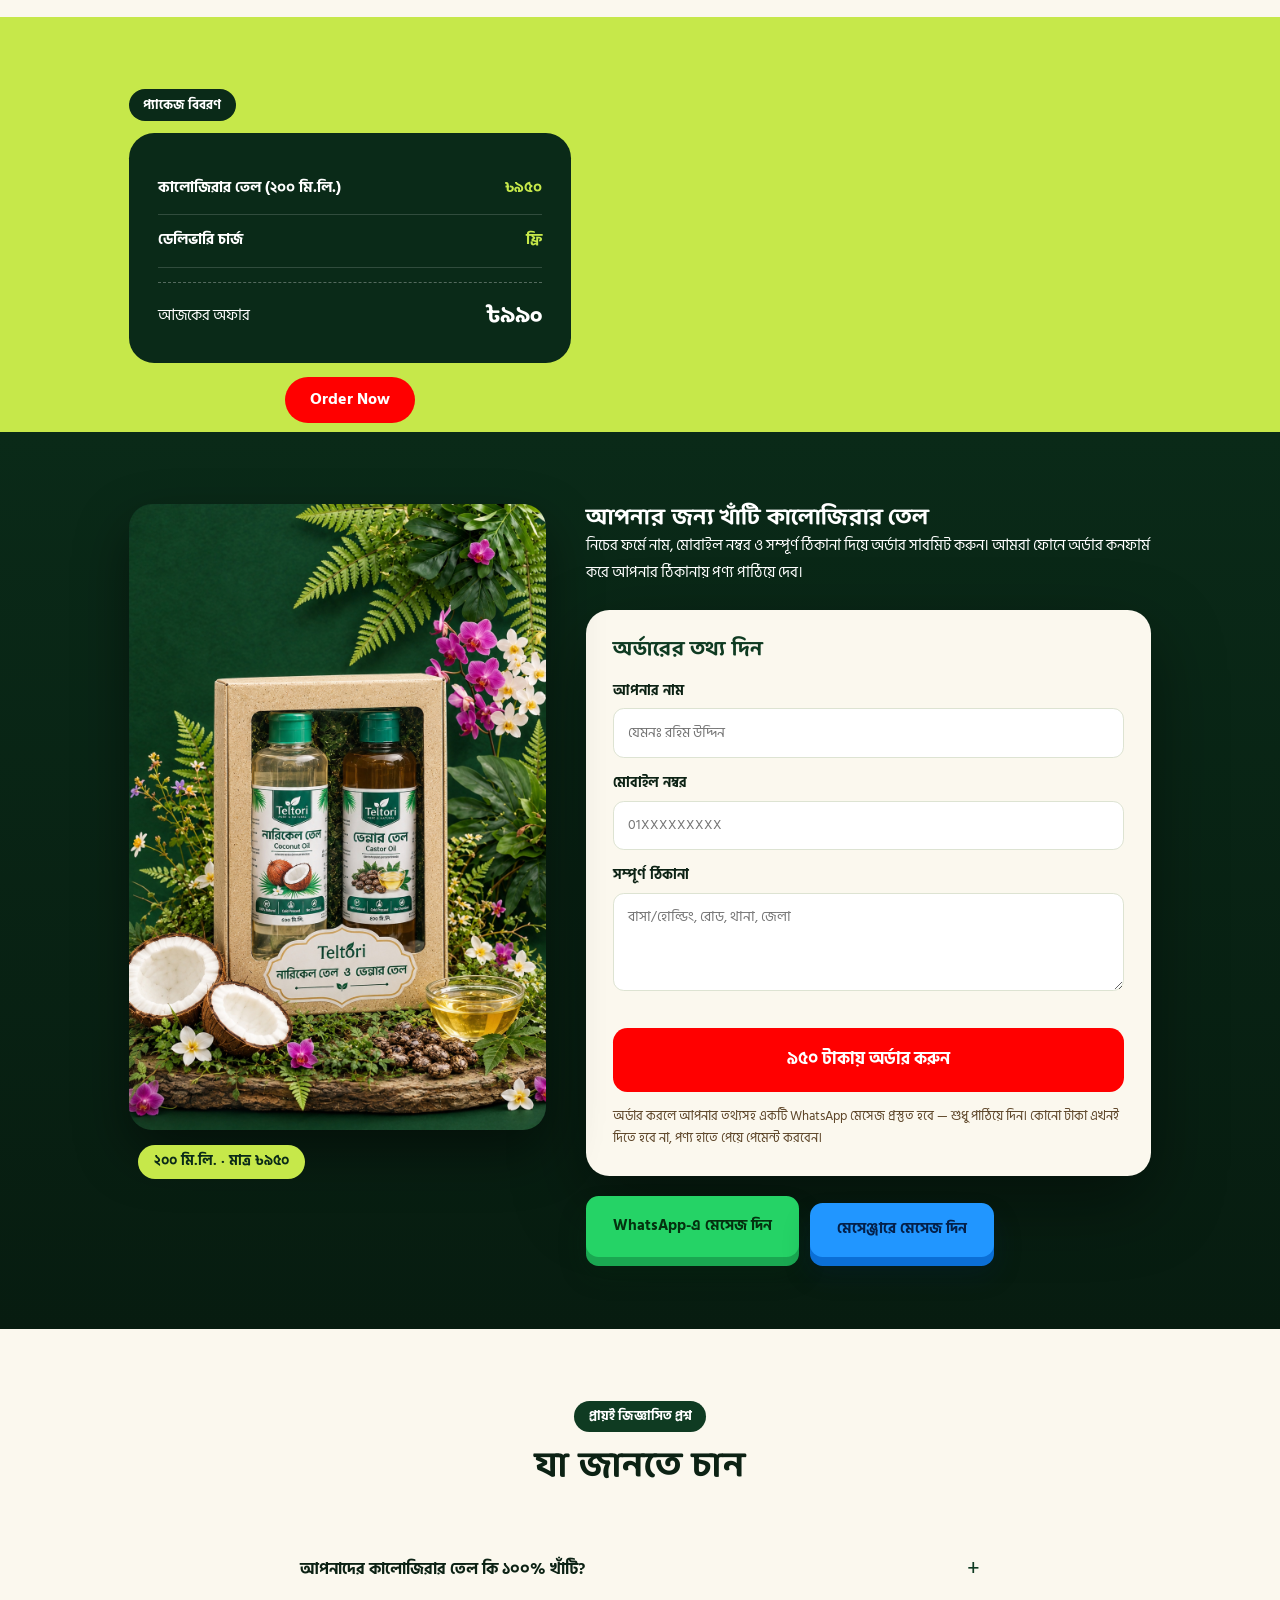
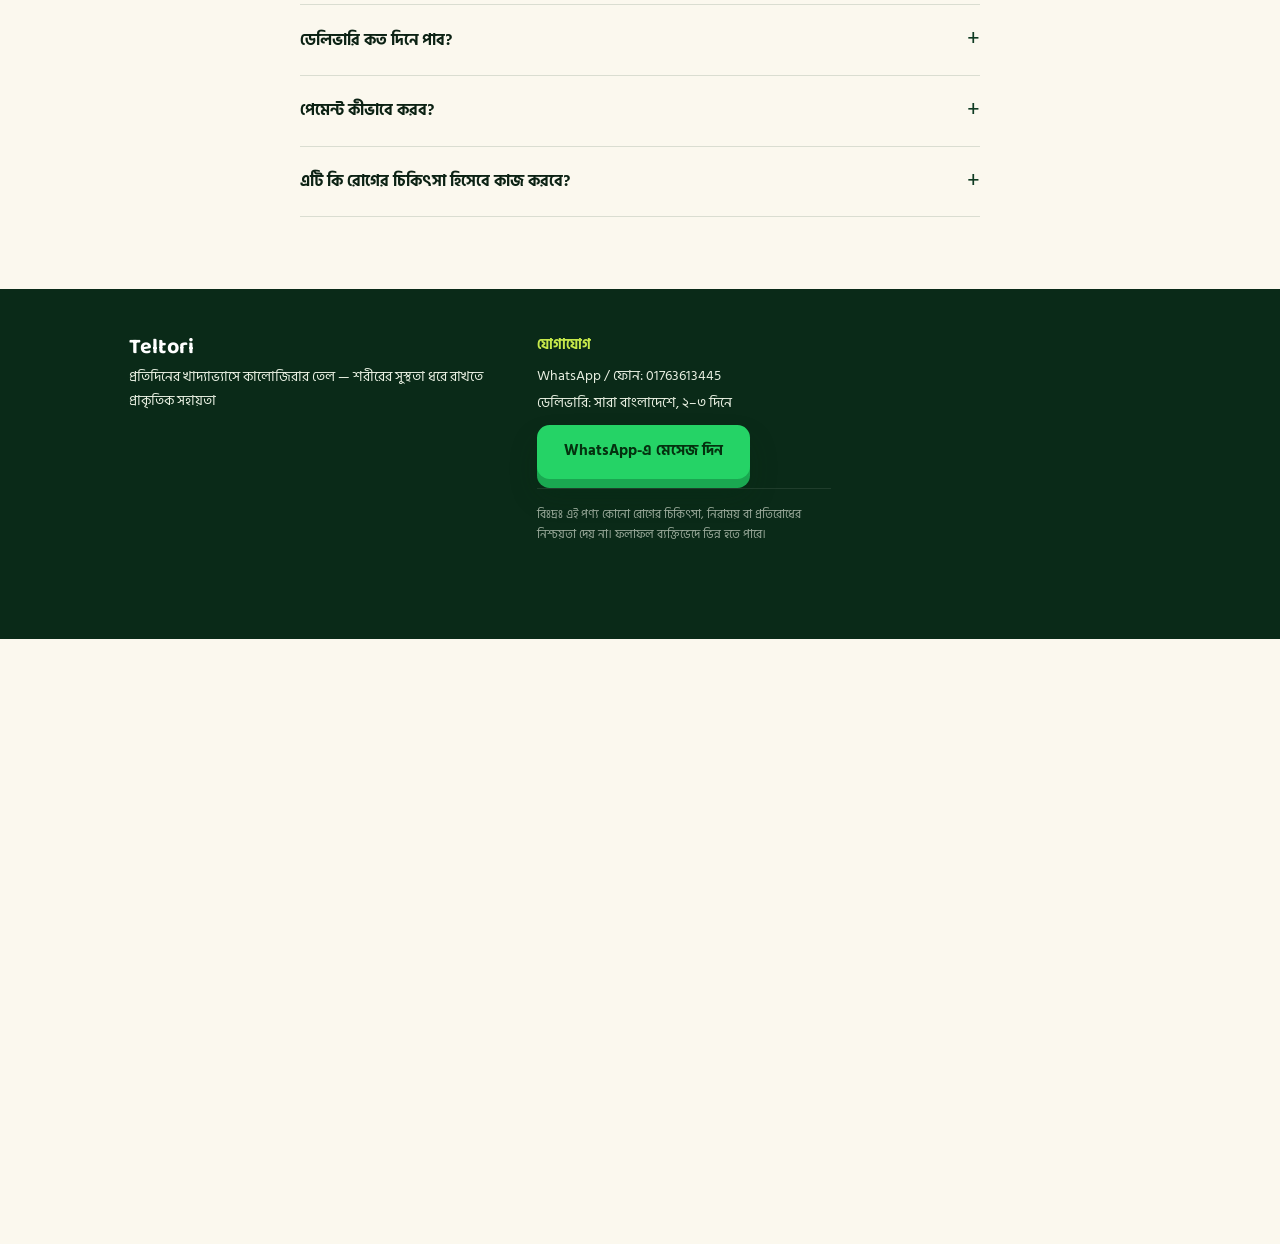
==== commit 6be2bbca: "Update index.html" ====
--- a/index.html
+++ b/index.html
@@ -3,10 +3,10 @@
 <head>
 <meta charset="utf-8">
 <meta name="viewport" content="width=device-width,initial-scale=1">
-<title>Teltori Hair Care Combo — নারকেল তেল + ক্যাস্টর অয়েল, মাত্র ৯ ৯০ টাকা</title>
-<meta name="description" content="চুল পড়া, রুক্ষতা ও শুষ্ক চুলের যত্নে খাঁটি নারকেল তেল ও ক্যাস্টর অয়েলের কম্বো। ৭৫০ মি.লি., নিয়মিত মূল্য ১,৫০০ টাকা, অফারে মাত্র ৯৯০ টাকা। সারা বাংলাদেশে ফ্রি হোম ডেলিভারি।">
-<meta property="og:title" content="Teltori Hair Care Combo — নারকেল তেল + ক্যাস্টর অয়েল">
-<meta property="og:description" content="৭৫০ মি.লি. কম্বো মাত্র ৯৯০ টাকা। ফ্রি হোম ডেলিভারি, ক্যাশ অন ডেলিভারি।">
+<title>কালোজিরার তেল — ২০০ মি.লি. মাত্র ৯৫০ টাকা | সারা বাংলাদেশে ফ্রি হোম ডেলিভারি</title>
+<meta name="description" content="প্রতিদিনের খাদ্যাভ্যাসে কালোজিরার তেল — শরীরের সুস্থতা ধরে রাখতে প্রাকৃতিক সহায়তা। ২০০ মি.লি. মাত্র ৯৫০ টাকা। সারা বাংলাদেশে ফ্রি হোম ডেলিভারি।">
+<meta property="og:title" content="কালোজিরার তেল — ২০০ মি.লি. মাত্র ৯৫০ টাকা">
+<meta property="og:description" content="২০০ মি.লি. কালোজিরার তেল মাত্র ৯৫০ টাকা। ফ্রি হোম ডেলিভারি, ক্যাশ অন ডেলিভারি।">
 <meta property="og:image" content="images/hero-poster.jpg">
 <meta name="theme-color" content="#0F3B22">
 <link rel="icon" href="favicon.svg" type="image/svg+xml">
@@ -17,64 +17,79 @@
 <!-- Floating WhatsApp & Messenger Buttons Style -->
 <style>
     body {
-    zoom: 90%;
-    }
-        header.top {
-    display: flex;
-    justify-content: space-between;
-    align-items: center;
-    padding-left: 16px;
-    padding-right: 16px;
-  }
-  .header-order-btn {
-    background-color: #C6E84A;
-    color: #0F3822;
-    padding: 8px 16px;
-    border-radius: 20px;
-    text-decoration: none;
-    font-weight: bold;
-    font-size: 14px;
-  }
-  .floating-chat-container {
-    position: fixed;
-    bottom: 75px; /* বটম বারের উপরে রাখার জন্য */
-    right: 20px;
-    display: flex;
-    flex-direction: column;
-    gap: 12px;
-    z-index: 9999;
-  }
-  .floating-btn {
-    width: 52px;
-    height: 52px;
-    border-radius: 50%;
-    display: flex;
-    align-items: center;
-    justify-content: center;
-    box-shadow: 0 4px 12px rgba(0, 0, 0, 0.25);
-    transition: transform 0.2s ease, box-shadow 0.2s ease;
-  }
-  .floating-btn:hover {
-    transform: scale(1.1);
-    box-shadow: 0 6px 16px rgba(0, 0, 0, 0.35);
-  }
-  .floating-btn img {
-    width: 30px;
-    height: 30px;
-  }
-  .floating-btn.wa {
-    background-color: #25D366;
-  }
-  .floating-btn.ms {
-    background-color: #0084FF;
-  }
-  #sub.btn.big {
-    background-color: #ff0000 !important;
-    background-image: none !important;
-    box-shadow: none !important;
-    border: none !important;
-    margin-bottom: 0px !important;
-  }
+      zoom: 90%;
+    }
+    header.top {
+      display: flex;
+      justify-content: space-between;
+      align-items: center;
+      padding-left: 16px;
+      padding-right: 16px;
+    }
+    .header-order-btn {
+      background-color: #C6E84A;
+      color: #0F3822;
+      padding: 8px 16px;
+      border-radius: 20px;
+      text-decoration: none;
+      font-weight: bold;
+      font-size: 14px;
+    }
+    .floating-chat-container {
+      position: fixed;
+      bottom: 75px; /* বটম বারের উপরে রাখার জন্য */
+      right: 20px;
+      display: flex;
+      flex-direction: column;
+      gap: 12px;
+      z-index: 9999;
+    }
+    .floating-btn {
+      width: 52px;
+      height: 52px;
+      border-radius: 50%;
+      display: flex;
+      align-items: center;
+      justify-content: center;
+      box-shadow: 0 4px 12px rgba(0, 0, 0, 0.25);
+      transition: transform 0.2s ease, box-shadow 0.2s ease;
+    }
+    .floating-btn:hover {
+      transform: scale(1.1);
+      box-shadow: 0 6px 16px rgba(0, 0, 0, 0.35);
+    }
+    .floating-btn img {
+      width: 30px;
+      height: 30px;
+    }
+    .floating-btn.wa {
+      background-color: #25D366;
+    }
+    .floating-btn.ms {
+      background-color: #0084FF;
+    }
+    #sub.btn.big {
+      background-color: #ff0000 !important;
+      background-image: none !important;
+      box-shadow: none !important;
+      border: none !important;
+      margin-bottom: 0px !important;
+    }
+    .research-list {
+      background: rgba(255, 255, 255, 0.05);
+      padding: 16px;
+      border-radius: 12px;
+      margin-top: 15px;
+      font-size: 0.95rem;
+      line-height: 1.6;
+    }
+    .research-list ol {
+      padding-left: 20px;
+      margin: 10px 0 0 0;
+    }
+    .research-list li {
+      margin-bottom: 8px;
+    }
 </style>
 
 <script>document.documentElement.classList.add('js')</script>
@@ -86,49 +101,46 @@
 </div>
 
 <header class="top">
-      <a class="logo" href="#" aria-label="Teltori">
-      <svg viewBox="0 0 180 75" width="180" height="75" role="img" aria-label="Teltori">
-        <!-- উপরে দুইটি পাতা (লাইম গ্রিন কালার) -->
-        <g fill="#C6E84A">
-          <!-- বামের পাতা -->
-          <path d="M 88 27 C 72 24 72 10 85 8 C 92 16 90 24 88 27 Z" />
-          <!-- ডানের পাতা -->
-          <path d="M 92 27 C 90 12 105 5 118 12 C 114 23 100 28 92 27 Z" />
-        </g>
-        <!-- নিচে Teltori লেখা (Tel সাদা এবং tori লাইম গ্রিন) -->
-        <text x="90" y="62" text-anchor="middle" font-family="'Baloo Da 2', sans-serif" font-weight="700" font-size="34" fill="#FFFFFF">Tel<tspan fill="#C6E84A">tori</tspan></text>
-      </svg>
-    </a>
-    <nav>
-      <button class="lnk openMine" type="button">আমার অর্ডার</button>
-      <a href="#order" class="header-order-btn" style="background-color: #ff0000 !important; color: #ffffff !important;">Order Now</a>
-    </nav>
+  <a class="logo" href="#" aria-label="Teltori">
+    <svg viewBox="0 0 180 75" width="180" height="75" role="img" aria-label="Teltori">
+      <g fill="#C6E84A">
+        <path d="M 88 27 C 72 24 72 10 85 8 C 92 16 90 24 88 27 Z" />
+        <path d="M 92 27 C 90 12 105 5 118 12 C 114 23 100 28 92 27 Z" />
+      </g>
+      <text x="90" y="62" text-anchor="middle" font-family="'Baloo Da 2', sans-serif" font-weight="700" font-size="34" fill="#FFFFFF">Tel<tspan fill="#C6E84A">tori</tspan></text>
+    </svg>
+  </a>
+  <nav>
+    <button class="lnk openMine" type="button">আমার অর্ডার</button>
+    <a href="#order" class="header-order-btn" style="background-color: #ff0000 !important; color: #ffffff !important;">Order Now</a>
+  </nav>
 </header>
 
 <header class="hero">
   <div class="seeds" aria-hidden="true"></div>
   
   <div class="stage" style="order: -1; margin-bottom: 20px; width: 100%;">
-    <img src="images/hero-poster.jpg" alt="Teltori নারকেল তেল ও ক্যাস্টর অয়েল — চুলের যত্নে প্রকৃতির শক্তি" style="width: 100%; height: auto; display: block; object-fit: contain;">
+    <img src="images/hero-poster.jpg" alt="কালোজিরার তেল — প্রতিদিনের খাদ্যাভ্যাসে প্রাকৃতিক সহায়তা" style="width: 100%; height: auto; display: block; object-fit: contain;">
   </div>
   
   <div class="wrap">
     <span class="eyebrow" data-edit="hero.eyebrow">
       <svg viewBox="0 0 24 24" fill="none" stroke="currentColor" stroke-width="2"><path d="M12 21s-7-4.5-9.5-9A5.5 5.5 0 0 1 12 6a5.5 5.5 0 0 1 9.5 6c-2.5 4.5-9.5 9-9.5 9z"/></svg>
-      চুল পড়া, রুক্ষতা ও শুষ্ক চুলের যত্নে
+      প্রতিদিনের খাদ্যাভ্যাসে কালোজিরার তেল
     </span>
-    <h1 data-edit="hero.title"><span class="split">চুলের</span> <span class="split">যত্নে</span> <span class="split">নারকেল</span> <span class="split">তেল</span> <span class="split">+</span> <span class="split"><em>ক্যাস্টর</em></span> <span class="split"><em>অয়েলের</em></span> <span class="split">বিশেষ</span> <span class="split">কম্বো</span></h1>
-    <div style="text-align: center; margin-bottom: 8px; font-size: 1.25rem; font-weight: bold; color: #ffffff;">
-  <span>নিয়মিত মূল্য </span><span style="text-decoration: line-through #ff0000 !important; text-decoration-color: #ff0000 !important;">৳১,৫০০</span>
-</div>
-<div class="price-row" style="margin-top: 18px !important; align-items: center;">
-  <span style="font-size: 1.15rem !important; font-weight: bold !important;">অফার প্রাইস</span>
-  <a href="#order" style="text-decoration: none;">
-    <span class="now" style="background-color: #ff0000 !important; color: #ffffff !important; padding: 8px 22px !important; border-radius: 50px !important; font-weight: bold !important; display: inline-block !important; font-size: 1.35rem !important;"><span data-price style="color: #ffffff !important;">৳৯৯০</span></span>
-  </a>
-  <span class="save">৩৪% ছাড়</span>
-</div>
-</div>
+    <h1 data-edit="hero.title"><span class="split">শরীরের</span> <span class="split">সুস্থতা</span> <span class="split">ধরে</span> <span class="split">রাখতে</span> <span class="split">প্রাকৃতিক</span> <span class="split">সহায়তা</span></h1>
+    
+    <p style="text-align: center; font-size: 1.1rem; line-height: 1.6; margin: 15px auto; color: #e0e0e0; max-width: 600px;">
+      আপনি কি রক্তে শর্করা, কোলেস্টেরল, রক্তচাপ কিংবা শরীরের অক্সিডেটিভ স্ট্রেস নিয়ে চিন্তিত? প্রতিদিনের খাদ্যাভ্যাসে পরিমিত পরিমাণে কালোজিরার তেল যুক্ত করা যেতে পারে।
+    </p>
+
+    <div class="price-row" style="margin-top: 18px !important; align-items: center; justify-content: center;">
+      <span style="font-size: 1.15rem !important; font-weight: bold !important;">অফার প্রাইস (২০০ মি.লি.)</span>
+      <a href="#order" style="text-decoration: none;">
+        <span class="now" style="background-color: #ff0000 !important; color: #ffffff !important; padding: 8px 22px !important; border-radius: 50px !important; font-weight: bold !important; display: inline-block !important; font-size: 1.35rem !important;"><span data-price style="color: #ffffff !important;">৳৯৫০</span></span>
+      </a>
+    </div>
+  </div>
 </header>
 
 <div class="cta">
@@ -136,66 +148,68 @@
 </div>
 
 <div class="mq" aria-hidden="true"><div>
-  <span><b>১০০% খাঁটি ও প্রাকৃতিক</b><b>সারা বাংলাদেশে ফ্রি হোম ডেলিভারি</b><b>ক্যাশ অন ডেলিভারি</b><b>কোনো প্যারাবেন বা মিনারেল অয়েল নেই</b><b>৭৫০ মি.লি. মাত্র ৳৯৯০</b></span>
-  <span><b>১০০% খাঁটি ও প্রাকৃতিক</b><b>সারা বাংলাদেশে ফ্রি হোম ডেলিভারি</b><b>ক্যাশ অন ডেলিভারি</b><b>কোনো প্যারাবেন বা মিনারেল অয়েল নেই</b><b>৭৫০ মি.লি. মাত্র ৳৯৯০</b></span>
+  <span><b>১০০% খাঁটি ও প্রাকৃতিক</b><b>সারা বাংলাদেশে ফ্রি হোম ডেলিভারি</b><b>ক্যাশ অন ডেলিভারি</b><b>২০০ মি.লি. মাত্র ৳৯৫০</b><b>প্রাকৃতিক গুণসম্পন্ন</b></span>
+  <span><b>১০০% খাঁটি ও প্রাকৃতিক</b><b>সারা বাংলাদেশে ফ্রি হোম ডেলিভারি</b><b>ক্যাশ অন ডেলিভারি</b><b>২০০ মি.লি. মাত্র ৳৯৫০</b><b>প্রাকৃতিক গুণসম্পন্ন</b></span>
 </div></div>
 
 <main>
+
+<section class="gallery"><div class="wrap">
+  <img src="images/hero-poster.jpg" alt="কালোজিরার তেল" loading="lazy">
+  <div>
+    <span class="pill" style="background:var(--lime);color:var(--forest2)">উপকারিতা</span>
+    <h2 data-edit="why.title">কালোজিরার তেল নিয়মিত খেলে কী কী উপকার হতে পারে?</h2>
+    <p data-edit="why.body">কালোজিরা ও এর তেলের বিভিন্ন উপকারিতা নিয়ে মানুষের ওপর একাধিক বৈজ্ঞানিক গবেষণা হয়েছে। গবেষণাগুলোতে রক্তে শর্করা, কোলেস্টেরল, রক্তচাপ এবং অ্যান্টিঅক্সিডেন্ট কার্যকারিতার ক্ষেত্রে সম্ভাব্য উপকারের ইঙ্গিত পাওয়া গেছে।</p>
+    <ul class="checks">
+      <li><svg width="20" height="20" viewBox="0 0 24 24" fill="none" stroke="currentColor" stroke-width="2.5"><path d="M20 6 9 17l-5-5"/></svg><span><b>রক্তে শর্করা নিয়ন্ত্রণে সহায়তা:</b> ফাস্টিং ব্লাড গ্লুকোজ এবং HbA1c কমার সাথে সম্পর্কিত।</span></li>
+      <li><svg width="20" height="20" viewBox="0 0 24 24" fill="none" stroke="currentColor" stroke-width="2.5"><path d="M20 6 9 17l-5-5"/></svg><span><b>অ্যান্টিঅক্সিডেন্ট প্রতিরক্ষা:</b> থাইমোকুইনোন শরীরের স্বাভাবিক অ্যান্টিঅক্সিডেন্ট প্রতিরক্ষা বজায় রাখে।</span></li>
+      <li><svg width="20" height="20" viewBox="0 0 24 24" fill="none" stroke="currentColor" stroke-width="2.5"><path d="M20 6 9 17l-5-5"/></svg><span><b>কোলেস্টেরল নিয়ন্ত্রণ:</b> মোট কোলেস্টেরল এবং LDL কোলেস্টেরল কমানোতে সহায়ক।</span></li>
+      <li><svg width="20" height="20" viewBox="0 0 24 24" fill="none" stroke="currentColor" stroke-width="2.5"><path d="M20 6 9 17l-5-5"/></svg><span><b>স্বাভাবিক রক্তচাপ:</b> সিস্টোলিক ও ডায়াস্টোলিক রক্তচাপ স্বাভাবিক রাখতে সাহায্য করে।</span></li>
+      <li><svg width="20" height="20" viewBox="0 0 24 24" fill="none" stroke="currentColor" stroke-width="2.5"><path d="M20 6 9 17l-5-5"/></svg><span><b>প্রদাহজনিত ভারসাম্য:</b> শরীরের স্বাভাবিক প্রদাহ ও অক্সিডেটিভ ভারসাম্য বজায় রাখে।</span></li>
+    </ul>
+  </div>
+</div></section>
+
 <section id="compare"><div class="wrap">
   <div class="center">
-    <span class="pill">তুলনা</span>
-    <h2 data-edit="compare.title">চুলের সমস্যায় কেন এই দুই তেল?</h2>
-    <p data-edit="compare.lead">চুলের যত্নে নারকেল তেল ও ক্যাস্টর অয়েল — দুটোরই আলাদা বৈশিষ্ট্য রয়েছে।</p>
+    <span class="pill">কেন গ্রহণ করবেন?</span>
+    <h2 data-edit="compare.title">কেন প্রতিদিনের খাদ্যাভ্যাসে কালোজিরার তেল?</h2>
+    <p data-edit="compare.lead">সুস্থ থাকার জন্য শুধু অসুস্থ হওয়ার পর ব্যবস্থা নেওয়া নয়, প্রতিদিনের খাদ্যাভ্যাস ও জীবনযাপনের দিকেও নজর দেওয়া গুরুত্বপূর্ণ।</p>
   </div>
   <div class="duo">
-    <div class="oilcard">
+    <div class="oilcard" style="width: 100%; max-width: 800px; margin: 0 auto;">
       <div class="ico"><svg width="26" height="26" viewBox="0 0 24 24" fill="none" stroke="currentColor" stroke-width="2"><circle cx="12" cy="12" r="9"/><path d="M12 7v5l3 3"/></svg></div>
-      <h3 data-edit="compare.coco.title">নারকেল তেল</h3>
-      <p data-edit="compare.coco.body">নারকেল তেলে থাকা লরিক অ্যাসিড চুলের প্রোটিনের সাথে ভালোভাবে কাজ করতে পারে এবং চুলের যত্ন ও সুরক্ষায় সহায়তা করে। নিয়মিত ব্যবহারে চুলকে নরম ও মসৃণ রাখতে সাহায্য করে।</p>
-    </div>
-    <div class="oilcard alt">
-      <div class="ico"><svg width="26" height="26" viewBox="0 0 24 24" fill="none" stroke="currentColor" stroke-width="2"><path d="M12 2v20M2 12h20"/></svg></div>
-      <h3 data-edit="compare.castor.title">ক্যাস্টর অয়েল</h3>
-      <p data-edit="compare.castor.body">ক্যাস্টর অয়েলের অন্যতম প্রধান ফ্যাটি অ্যাসিড হলো রিসিনোলিক অ্যাসিড। এটি চুল ও স্ক্যাল্পের যত্নে সহায়ক এবং চুলকে মসৃণ, নরম ও ঘন দেখাতে সাহায্য করতে পারে।</p>
-    </div>
-  </div>
-</div></section>
-
-<section class="gallery"><div class="wrap">
-  <img src="images/hero-poster.jpg" alt="Teltori নারকেল তেল ও ক্যাস্টর অয়েল" loading="lazy">
-  <div>
-    <span class="pill" style="background:var(--lime);color:var(--forest2)">দুই তেল একসাথে কেন?</span>
-    <h2 data-edit="why.title">একসাথে ব্যবহারে সহজ দৈনন্দিন হেয়ার কেয়ার</h2>
-    <p data-edit="why.body">নারকেল তেল চুলের যত্ন ও কন্ডিশনিংয়ে সহায়তা করে, আর ক্যাস্টর অয়েল চুলকে মসৃণ ও ঘন দেখাতে সহায়তা করে। তাই দুটো তেল একসাথে ব্যবহার করে তৈরি করতে পারেন আপনার সহজ দৈনন্দিন হেয়ার কেয়ার রুটিন।</p>
-    <ul class="checks">
-      <li><svg width="20" height="20" viewBox="0 0 24 24" fill="none" stroke="currentColor" stroke-width="2.5"><path d="M20 6 9 17l-5-5"/></svg><span>চুল পড়া কমাতে সহায়ক</span></li>
-      <li><svg width="20" height="20" viewBox="0 0 24 24" fill="none" stroke="currentColor" stroke-width="2.5"><path d="M20 6 9 17l-5-5"/></svg><span>চুলের গোড়া মজবুত করে</span></li>
-      <li><svg width="20" height="20" viewBox="0 0 24 24" fill="none" stroke="currentColor" stroke-width="2.5"><path d="M20 6 9 17l-5-5"/></svg><span>চুলে আনে প্রাকৃতিক উজ্জ্বলতা</span></li>
-      <li><svg width="20" height="20" viewBox="0 0 24 24" fill="none" stroke="currentColor" stroke-width="2.5"><path d="M20 6 9 17l-5-5"/></svg><span>রাসায়নিক মুক্ত ও নিরাপদ</span></li>
-    </ul>
+      <h3>সহজ খাদ্যাভ্যাস সংযোজন</h3>
+      <p>কালোজিরার তেল হতে পারে আপনার প্রতিদিনের খাদ্যাভ্যাসের একটি সহজ সংযোজন। এটি শরীরকে ভেতর থেকে সুস্থ রাখতে সহায়তা করে।</p>
+      <br>
+      <p style="font-size: 0.9rem; color: #ffd700;"><b>বিশেষ দ্রষ্টব্য:</b> এটি কোনো রোগের ওষুধ নয় এবং চিকিৎসকের দেওয়া ওষুধের বিকল্পও নয়।</p>
+    </div>
   </div>
 </div></section>
 
 <section class="howto"><div class="wrap">
   <div class="center">
-    <span class="pill">ব্যবহারের নিয়ম</span>
-    <h2 data-edit="howto.title">কীভাবে ব্যবহার করবেন</h2>
-  </div>
-  <div class="ratio">
-    <div class="part"><b>২ ভাগ</b>নারকেল তেল</div>
-    <span class="plus">+</span>
-    <div class="part"><b>১ ভাগ</b>ক্যাস্টর অয়েল</div>
+    <span class="pill">গবেষণার তথ্য</span>
+    <h2 data-edit="howto.title">বৈজ্ঞানিক গবেষণায় কী পাওয়া গেছে?</h2>
+    <p style="margin-top: 10px; color: #e0e0e0;">কালোজিরা ও কালোজিরার তেল নিয়ে মানুষের ওপর করা বিভিন্ন গবেষণা ও মেটা-অ্যানালাইসিসে রক্তে শর্করা, HbA1c, কোলেস্টেরল, রক্তচাপ এবং অক্সিডেটিভ স্ট্রেসের বিভিন্ন সূচকে সম্ভাব্য উপকারের কথা পাওয়া গেছে।</p>
+  </div>
+  <div class="research-list">
+    <b>গবেষণার রেফারেন্স:</b>
+    <ol>
+      <li><i>Nigella sativa supplementation and cardiometabolic outcomes: systematic review and meta-analysis</i></li>
+      <li><i>Effects of Nigella sativa on glycemic control in prediabetes and type 2 diabetes: systematic review and meta-analysis</i></li>
+      <li><i>Effects of Nigella sativa supplementation on cardiometabolic outcomes: systematic review and meta-analysis of randomized controlled trials</i></li>
+    </ol>
   </div>
 </div></section>
 
 <section class="whatsin" style="padding-bottom: 10px !important;"><div class="wrap">
   <div>
-    <span class="pill" style="background:var(--forest2)">এক ফাইলে ২৫০ মি.লি.</span>
+    <span class="pill" style="background:var(--forest2)">প্যাকেজ বিবরণ</span>
     <div class="card">
-      <div class="item"><b>নারকেল তেল</b><span>৳৯০০</span></div>
-      <div class="item"><b>ক্যাস্টর অয়েল</b><span>৳৬০০</span></div>
-      <div class="item"><b>সর্বমোট</b><span>৳১৫০০</span></div>
-      <div class="total"><span>আজকের অফার</span><b><span data-price>৳৯৯০</span></b></div>
+      <div class="item"><b>কালোজিরার তেল (২০০ মি.লি.)</b><span>৳৯৫০</span></div>
+      <div class="item"><b>ডেলিভারি চার্জ</b><span>ফ্রি</span></div>
+      <div class="total"><span>আজকের অফার</span><b><span data-price>৳৯৫০</span></b></div>
     </div>
     <div style="text-align: center; margin-top: 15px;">
       <a href="#order" style="background-color: #ff0000 !important; color: #ffffff !important; padding: 10px 28px; border-radius: 50px; font-weight: bold; text-decoration: none; display: inline-block; font-size: 1.1rem;">Order Now</a>
@@ -206,28 +220,28 @@
 
 <section class="order" id="order"><div class="wrap">
   <div class="order-visual">
-    <img src="images/combo-box.jpg" alt="Teltori হেয়ার কেয়ার কম্বো বক্স — নারকেল তেল ও ক্যাস্টর অয়েল" loading="lazy">
-    <span class="tag">৭৫০ মি.লি. · মাত্র ৳৯৯০</span>
+    <img src="images/combo-box.jpg" alt="কালোজিরার তেল ২০০ মিলি — ৯৫০ টাকা" loading="lazy">
+    <span class="tag">২০০ মি.লি. · মাত্র ৳৯৫০</span>
   </div>
   <div>
-    <h2 data-edit="order.title">আজ থেকেই শুরু করুন চুলের নিয়মিত যত্ন</h2>
-    <p data-edit="order.lead">নিচের ফর্মে নাম, মোবাইল নম্বর ও সম্পূর্ণ ঠিকানা দিয়ে অর্ডার সাবমিট করুন। আমরা ফোনে অর্ডার কনফার্ম করে আপনার ঠিকানায় পণ্য পাঠিয়ে দেব।</p>
+    <h2 data-edit="order.title">আপনার জন্য খাঁটি কালোজিরার তেল</h2>
+    <p data-edit="order.lead">নিচের ফর্মে নাম, মোবাইল নম্বর ও সম্পূর্ণ ঠিকানা দিয়ে অর্ডার সাবমিট করুন। আমরা ফোনে অর্ডার কনফার্ম করে আপনার ঠিকানায় পণ্য পাঠিয়ে দেব।</p>
     <div class="panel" style="margin-top:26px">
       <h3>অর্ডারের তথ্য দিন</h3>
       <form id="of" novalidate>
         <label>আপনার নাম<input id="fn" autocomplete="name" placeholder="যেমনঃ রহিম উদ্দিন" maxlength="80"></label>
         <label>মোবাইল নম্বর<input id="fp" type="tel" inputmode="tel" autocomplete="tel" placeholder="01XXXXXXXXX" maxlength="18"></label>
         <label>সম্পূর্ণ ঠিকানা<textarea id="fa" rows="3" placeholder="বাসা/হোল্ডিং, রোড, থানা, জেলা" maxlength="300"></textarea></label>
-        <label style="display: none !important;">পরিমাণ <select id="fq"><option value="1">১ সেট — ৯৯০</option></select></label>
+        <label style="display: none !important;">পরিমাণ <select id="fq"><option value="1">১ ফাইল (২০০ মি.লি.) — ৯৫০</option></select></label>
         <label style="display: none !important;">অতিরিক্ত কিছু বলতে চাইলে (ঐচ্ছিক) <input id="fnote" placeholder="যেমনঃ সুবিধাজনক ডেলিভারি সময়"></label>
-          <div class="tot" style="display: none !important; height: 0 !important; overflow: hidden !important;"><dl style="display: none !important;"><dt style="display: none !important;">কম্বো মূল্য</dt><dd id="uinit" style="display: none !important;">৳৯৯০ × ১</dd></dl></div>
-          <div class="tot" style="display: none !important;"><dl><dt>সর্বমোট</dt><dd id="stot">৳৯৯০</dd></dl></div>
+          <div class="tot" style="display: none !important; height: 0 !important; overflow: hidden !important;"><dl style="display: none !important;"><dt style="display: none !important;">মূল্য</dt><dd id="uinit" style="display: none !important;">৳৯৫০ × ১</dd></dl></div>
+          <div class="tot" style="display: none !important;"><dl><dt>সর্বমোট</dt><dd id="stot">৳৯৫০</dd></dl></div>
         <p id="err" role="alert"></p>
-        <button class="btn big" id="sub" type="submit" style="background-color: #ff0000 !important; color: #ffffff !important;">৯৯০ টাকায় অর্ডার করুন</button>
-        <p class="hint">অর্ডার করলে আপনার তথ্যসহ একটি WhatsApp মেসেজ প্রস্তুত হবে — শুধু পাঠিয়ে দিন। কোনো টাকা এখনই দিতে হবে না, পণ্য হাতে পেয়ে পেমেন্ট করবেন।</p>
+        <button class="btn big" id="sub" type="submit" style="background-color: #ff0000 !important; color: #ffffff !important;">৯৫০ টাকায় অর্ডার করুন</button>
+        <p class="hint">অর্ডার করলে আপনার তথ্যসহ একটি WhatsApp মেসেজ প্রস্তুত হবে — শুধু পাঠিয়ে দিন। কোনো টাকা এখনই দিতে হবে না, পণ্য হাতে পেয়ে পেমেন্ট করবেন।</p>
       </form>
       <div id="done" hidden>
-        <h3>✓ আপনার অর্ডার কনফার্ম হয়েছে</h3>
+        <h3>✓ আপনার অর্ডার কনফার্ম হয়েছে</h3>
         <span class="no" id="dNo"></span>
         <dl class="sum" id="dSum"></dl>
         <p>কিছুক্ষণের মধ্যে WhatsApp খুলবে — "Send" চাপলেই অর্ডার আমাদের কাছে পৌঁছে যাবে।</p>
@@ -237,7 +251,7 @@
       </div>
     </div>
     <div class="contact">
-  <a href="https://wa.me/8801763613445?text=আমি%20Teltori%20সম্পর্কে%20জানতে%20চাই" class="btn wa" target="_blank" rel="noopener">WhatsApp-এ মেসেজ দিন</a>
+  <a href="https://wa.me/8801763613445?text=আমি%20কালোজিরার%20তেল%20সম্পর্কে%20জানতে%20চাই" class="btn wa" target="_blank" rel="noopener">WhatsApp-এ মেসেজ দিন</a>
   <a href="https://m.me/anchalchoyashop" class="btn ms" target="_blank" rel="noopener" style="margin-top: 8px;">মেসেঞ্জারে মেসেজ দিন</a>
 </div>
   </div>
@@ -245,41 +259,41 @@
 
 <section class="sec"><div class="wrap">
   <div class="center">
-    <span class="pill">প্রায়ই জিজ্ঞাসিত প্রশ্ন</span>
+    <span class="pill">প্রায়ই জিজ্ঞাসিত প্রশ্ন</span>
     <h2 data-edit="faq.title">যা জানতে চান</h2>
   </div>
-  <details><summary>আপনাদের তেল কি খাঁটি?</summary><p>হ্যাঁ। Teltori-র নারকেল তেল ও ক্যাস্টর অয়েল প্রাকৃতিক উপাদানে তৈরি — কোনো প্যারাবেন, মিনারেল অয়েল বা সিলিকন নেই।</p></details>
-  <details><summary>ডেলিভারি কত দিনে পাব?</summary><p>সারা বাংলাদেশে সাধারণত ২–৩ দিনের মধ্যে ফ্রি হোম ডেলিভারি দেওয়া হয়।</p></details>
-  <details><summary>পেমেন্ট কীভাবে করব?</summary><p>ক্যাশ অন ডেলিভারি — পণ্য হাতে পেয়ে টাকা দিন। অর্ডারের সময় কোনো টাকা দিতে হয় পণ্ডিত হয় না।</p></details>
-  <details><summary>কতদিন ব্যবহার করলে ফল পাওয়া যায়?</summary><p>নিয়মিত সপ্তাহে ২–৩ দিন ব্যবহারে ফল নির্ভর করে চুলের অবস্থা ও ব্যবহারের ধারাবাহিকতার ওপর। ফলাফল ব্যক্তিভেদে ভিন্ন হতে পারে।</p></details>
+  <details><summary>আপনাদের কালোজিরার তেল কি ১০০% খাঁটি?</summary><p>হ্যাঁ। এটি ১০০% খাঁটি ও প্রাকৃতিক উপাদানে প্রস্তুতকৃত কালোজিরার তেল।</p></details>
+  <details><summary>ডেলিভারি কত দিনে পাব?</summary><p>সারা বাংলাদেশে সাধারণত ২–৩ দিনের মধ্যে ফ্রি হোম ডেলিভারি দেওয়া হয়।</p></details>
+  <details><summary>পেমেন্ট কীভাবে করব?</summary><p>ক্যাশ অন ডেলিভারি — পণ্য হাতে পেয়ে টাকা দিন। অর্ডারের সময় কোনো অগ্রিম টাকা দিতে হয় না।</p></details>
+  <details><summary>এটি কি রোগের চিকিৎসা হিসেবে কাজ করবে?</summary><p>না, এটি প্রতিদিনের স্বাস্থ্যকর খাদ্যাভ্যাসের প্রাকৃতিক সম্পূরক। এটি কোনো রোগের ওষুধ বা ডাক্তারী চিকিৎসার বিকল্প নয়।</p></details>
 </div></section>
 </main>
 
 <footer><div class="wrap">
-  <div><h3>Teltori</h3><p data-edit="footer.tag">চুলের যত্নে প্রকৃতির শক্তি — নারকেল তেল ও ক্যাস্টর অয়েল কম্বো</p></div>
+  <div><h3>Teltori</h3><p data-edit="footer.tag">প্রতিদিনের খাদ্যাভ্যাসে কালোজিরার তেল — শরীরের সুস্থতা ধরে রাখতে প্রাকৃতিক সহায়তা</p></div>
   <div><h4>যোগাযোগ</h4><p>WhatsApp / ফোন: <a href="tel:01763613445">01763613445</a></p><p>ডেলিভারি: সারা বাংলাদেশে, ২–৩ দিনে</p>
     <div class="contact">
-  <a href="https://wa.me/8801763613445?text=আমি%20Teltori%20সম্পর্কে%20জানতে%20চাই" class="btn wa" target="_blank" rel="noopener">WhatsApp-এ মেসেজ দিন</a>
-</div>
-  <p class="disc">বিঃদ্রঃ এই পণ্য কোনো রোগের চিকিৎসা, নিরাময় বা প্রতিরোধের নিশ্চয়তা দেয় না। ফলাফল ব্যক্তিভেদে ভিন্ন হতে পারে।</p>
+  <a href="https://wa.me/8801763613445?text=আমি%20কালোজিরার%20তেল%20সম্পর্কে%20জানতে%20চাই" class="btn wa" target="_blank" rel="noopener">WhatsApp-এ মেসেজ দিন</a>
+</div>
+  <p class="disc">বিঃদ্রঃ এই পণ্য কোনো রোগের চিকিৎসা, নিরাময় বা প্রতিরোধের নিশ্চয়তা দেয় না। ফলাফল ব্যক্তিভেদে ভিন্ন হতে পারে।</p>
 </div></footer>
 
-<div class="bar"><a class="btn big" href="#order">৯৯০ টাকায় অর্ডার করুন</a></div>
+<div class="bar"><a class="btn big" href="#order">৯৫০ টাকায় অর্ডার করুন</a></div>
 <button class="gear" id="gearBtn" type="button" title="অ্যাডমিন" aria-label="অ্যাডমিন">
   <svg width="20" height="20" viewBox="0 0 24 24" fill="none" stroke="currentColor" stroke-width="2"><circle cx="12" cy="12" r="3"/><path d="M19.4 15a1.7 1.7 0 0 0 .34 1.87l.06.06a2 2 0 1 1-2.83 2.83l-.06-.06a1.7 1.7 0 0 0-1.87-.34 1.7 1.7 0 0 0-1 1.55V21a2 2 0 0 1-4 0v-.09A1.7 1.7 0 0 0 9 19.4a1.7 1.7 0 0 0-1.87.34l-.06.06a2 2 0 1 1-2.83-2.83l.06-.06a1.7 1.7 0 0 0 .34-1.87 1.7 1.7 0 0 0-1.55-1H3a2 2 0 0 1 0-4h.09A1.7 1.7 0 0 0 4.6 9a1.7 1.7 0 0 0-.34-1.87l-.06-.06a2 2 0 1 1 2.83-2.83l.06.06a1.7 1.7 0 0 0 1.87.34H9a1.7 1.7 0 0 0 1-1.55V3a2 2 0 0 1 4 0v.09a1.7 1.7 0 0 0 1 1.55 1.7 1.7 0 0 0 1.87-.34l.06-.06a2 2 0 1 1 2.83 2.83l-.06.06a1.7 1.7 0 0 0-.34 1.87V9a1.7 1.7 0 0 0 1.55 1H21a2 2 0 0 1 0 4h-.09a1.7 1.7 0 0 0-1.55 1z"/></svg>
 </button>
 
 <dialog id="mine">
   <h3>আমার অর্ডার</h3>
-  <small>শুধু এই ডিভাইস থেকে আপনার করা অর্ডারগুলো এখানে দেখা যায়। অন্য কারও অর্ডার দেখা যায় না।</small>
+  <small>শুধু এই ডিভাইস থেকে আপনার করা অর্ডারগুলো এখানে দেখা যায়। অন্য কারও অর্ডার দেখা যায় না।</small>
   <div id="mList"></div>
   <button class="btn" id="mClose" type="button">বন্ধ করুন</button>
 </dialog>
 
 <dialog id="editLogin">
   <h3>অ্যাডমিন এডিট মোড</h3>
-  <small>এই ওয়েবসাইটের লেখা ও ছবি বদলাতে পাসওয়ার্ড দিন।</small>
-  <label>পাসওয়ার্ড<input id="epPass" type="password" autocomplete="current-password"></label>
+  <small>এই ওয়েবসাইটের লেখা ও ছবি বদলাতে পাসওয়ার্ড দিন।</small>
+  <label>পাসওয়ার্ড<input id="epPass" type="password" autocomplete="current-password"></label>
   <p id="epErr" style="color:#b3261e;min-height:1.3em;font-size:14.5px"></p>
   <div style="display:flex;gap:10px"><button class="btn" id="epGo" type="button">লগইন</button><button class="btn line ghost-dark" id="epClose" type="button">বাতিল</button></div>
 </dialog>
@@ -287,18 +301,18 @@
 <!-- Floating WhatsApp & Messenger Chat Buttons -->
 <div class="floating-chat-container">
   <!-- Messenger Button -->
-  <a href="https://m.me/YOUR_PAGE_USERNAME" class="floating-btn ms" target="_blank" aria-label="Messenger Chat">
+  <a href="https://m.me/anchalchoyashop" class="floating-btn ms" target="_blank" aria-label="Messenger Chat">
     <img src="https://upload.wikimedia.org/wikipedia/commons/be/be/Facebook_Messenger_logo_2020.svg" alt="Messenger">
   </a>
-  <!-- WhatsApp Button (Pre-filled message added) -->
-  <a href="https://wa.me/8801763613445?text=আমি%20অর্ডার%20করতে%20চাই" class="floating-btn wa" target="_blank" aria-label="WhatsApp">
+  <!-- WhatsApp Button -->
+  <a href="https://wa.me/8801763613445?text=আমি%20কালোজিরার%20তেল%20অর্ডার%20করতে%20চাই" class="floating-btn wa" target="_blank" aria-label="WhatsApp">
     <img src="https://upload.wikimedia.org/wikipedia/commons/6/6b/WhatsApp.svg" alt="WhatsApp">
   </a>
 </div>
 
 <script src="js/config.js"></script>
 <script>
-if (window.TELTORI.gtmId) {
+if (window.TELTORI && window.TELTORI.gtmId) {
   (function(w,d,s,l,i){w[l]=w[l]||[];w[l].push({'gtm.start':new Date().getTime(),event:'gtm.js'});
   var f=d.getElementsByTagName(s)[0],j=d.createElement(s),dl=l!='dataLayer'?'&l='+l:'';
   j.async=true;j.src='https://www.googletagmanager.com/gtm.js?id='+i+dl;f.parentNode.insertBefore(j,f);
@@ -332,8 +346,8 @@
     name: name,
     phone: phone,
     address: address,
-    product: 'Teltori Hair Care Combo (নারকেল তেল + ক্যাস্টর অয়েল)',
-    price: '৳৯৯০',
+    product: 'কালোজিরার তেল (২০০ মি.লি.)',
+    price: '৳৯৫০',
     date: new Date().toLocaleDateString('bn-BD', { day: 'numeric', month: 'long', year: 'numeric' })
   };
 
@@ -342,7 +356,7 @@
   localStorage.setItem('teltori_orders', JSON.stringify(orders));
 
   // ২. হোয়াটসঅ্যাপের প্রি-ফিল্ড মেসেজ ফরম্যাট
-  const message = `🛒 *নতুন অর্ডার — Teltori Hair Care Combo*\nঅর্ডার নং: ${randomId}\nনাম: ${name}\nফোন: ${phone}\nঠিকানা: ${address}\nপণ্য: নারকেল তেল ৫০০ মি.লি. + ক্যাস্টর অয়েল ২৫০ মি.লি. × ১ সেট\nমূল্য: ৳৯৯০\nডেলিভারি চার্জ: ফ্রি\nসর্বমোট: ৳৯৯০ (ক্যাশ অন ডেলিভারি)`;
+  const message = `🛒 *নতুন অর্ডার — কালোজিরার তেল*\nঅর্ডার নং: ${randomId}\nনাম: ${name}\nফোন: ${phone}\nঠিকানা: ${address}\nপণ্য: কালোজিরার তেল (২০০ মি.লি.) × ১ ফাইল\nমূল্য: ৳৯৫০\nডেলিভারি চার্জ: ফ্রি\nসর্বমোট: ৳৯৫০ (ক্যাশ অন ডেলিভারি)`;
 
   const whatsappUrl = `https://wa.me/8801763613445?text=${encodeURIComponent(message)}`;
 
@@ -351,26 +365,7 @@
 });
 </script>
 
-<!-- Teltori নতুন লোগো পরিবর্তন করার স্কিপ্ট -->
+<!-- Teltori লোগো পরিবর্তন করার স্ক্রিপ্ট -->
 <script>
-/* Teltori নতুন লোগো: হেডারের পুরোনো লোগোর জায়গায় বসায় */
 (function () {
-  function run() {
-    var box = document.querySelector('.top .logo') || document.querySelector('.logo');
-    if (!box) return;
-    box.innerHTML =
-      '<span class="tt-logo" aria-label="Teltori">' +
-        '<svg class="tt-leaves" viewBox="0 0 60 42" aria-hidden="true">' +
-          '<path class="tt-stem" d="M29 40C29 36 30 33 31 30"/>' +
-          '<path class="tt-leaf" d="M29 31C19 31 7 27 5 15C17 13 28 19 29 31Z"/>' +
-          '<path class="tt-leaf" d="M31 30C26 16 38 4 54 3C56 18 46 30 31 30Z"/>' +
-          '<path class="tt-vein" d="M28 30Q17 26 8 17M32 29Q40 22 49 8"/>' +
-        '</svg>' +
-        '<span class="tt-name">Tel<b>tori</b></span>' +
-      '</span>';
-  }
-  if (document.readyState === 'loading') document.addEventListener('DOMContentLoaded', run); else run();
-})();
-</script>
-</body>
-</html>
+  
